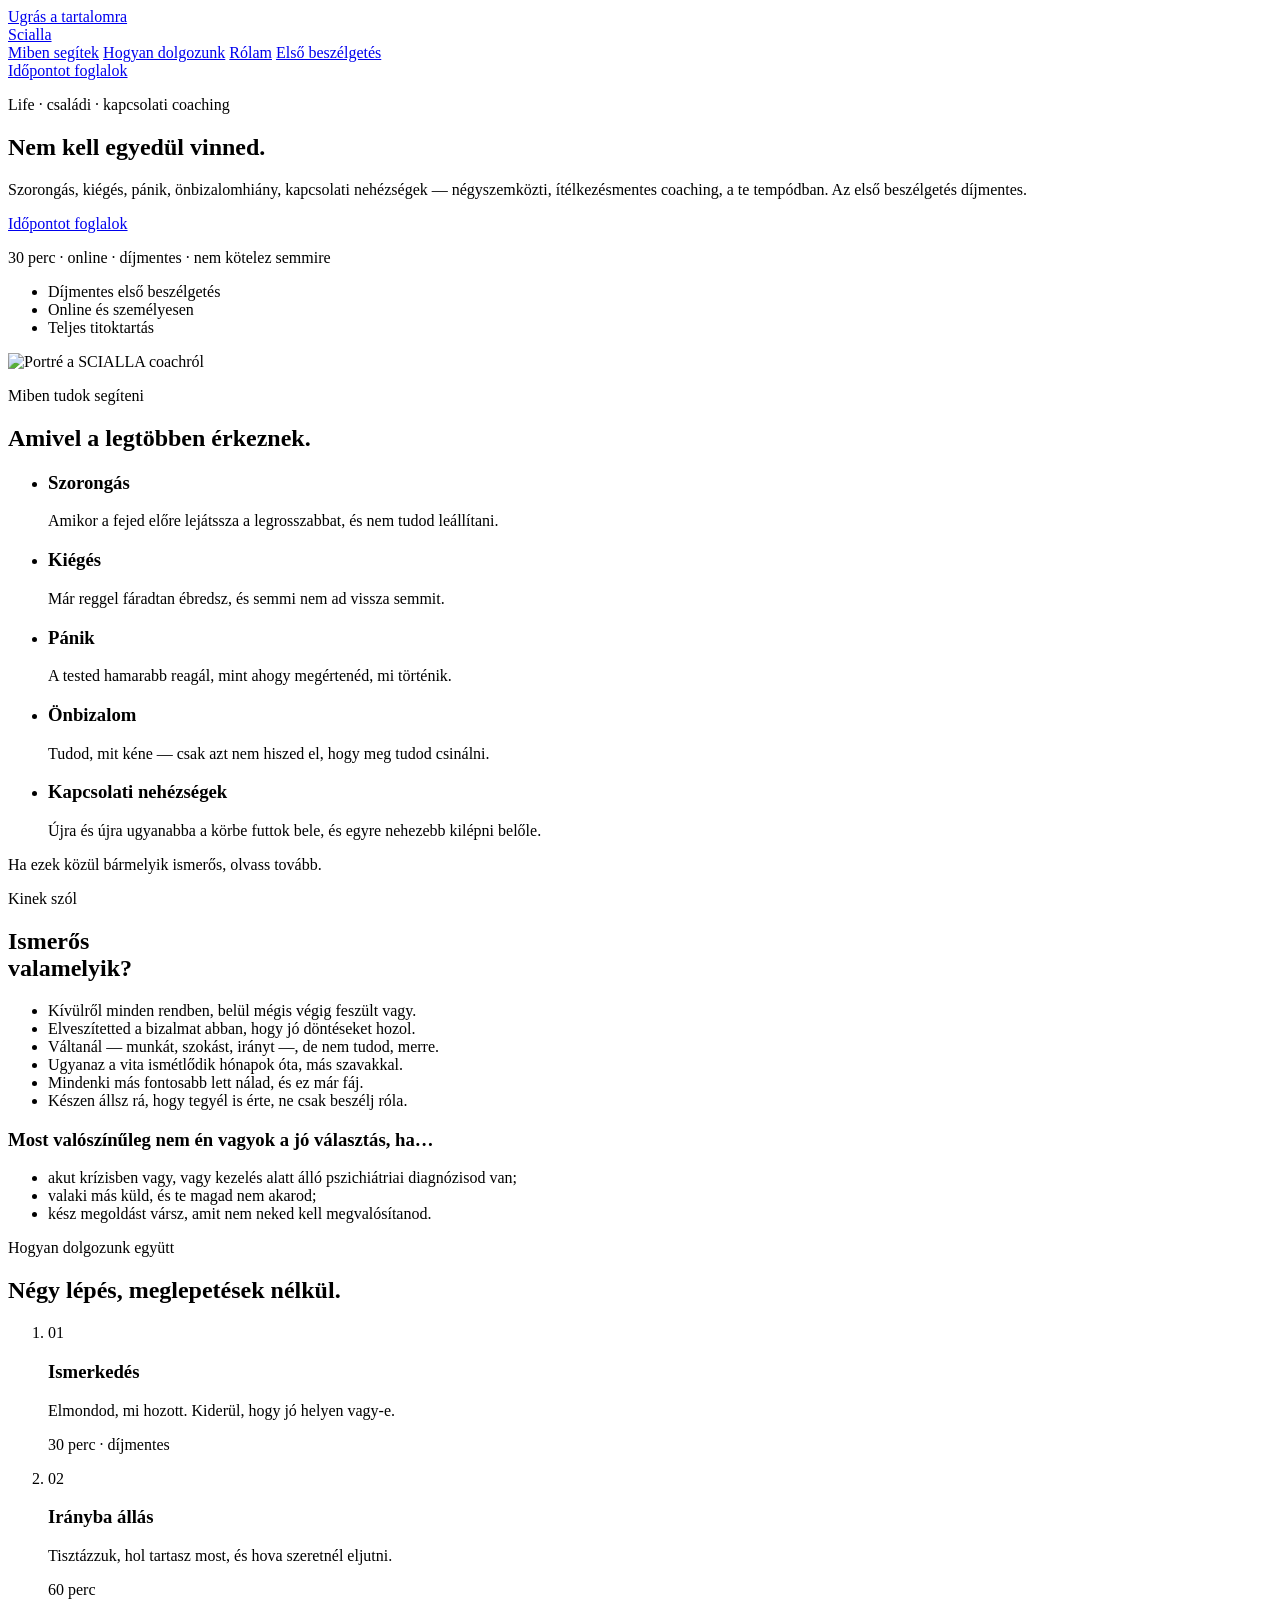
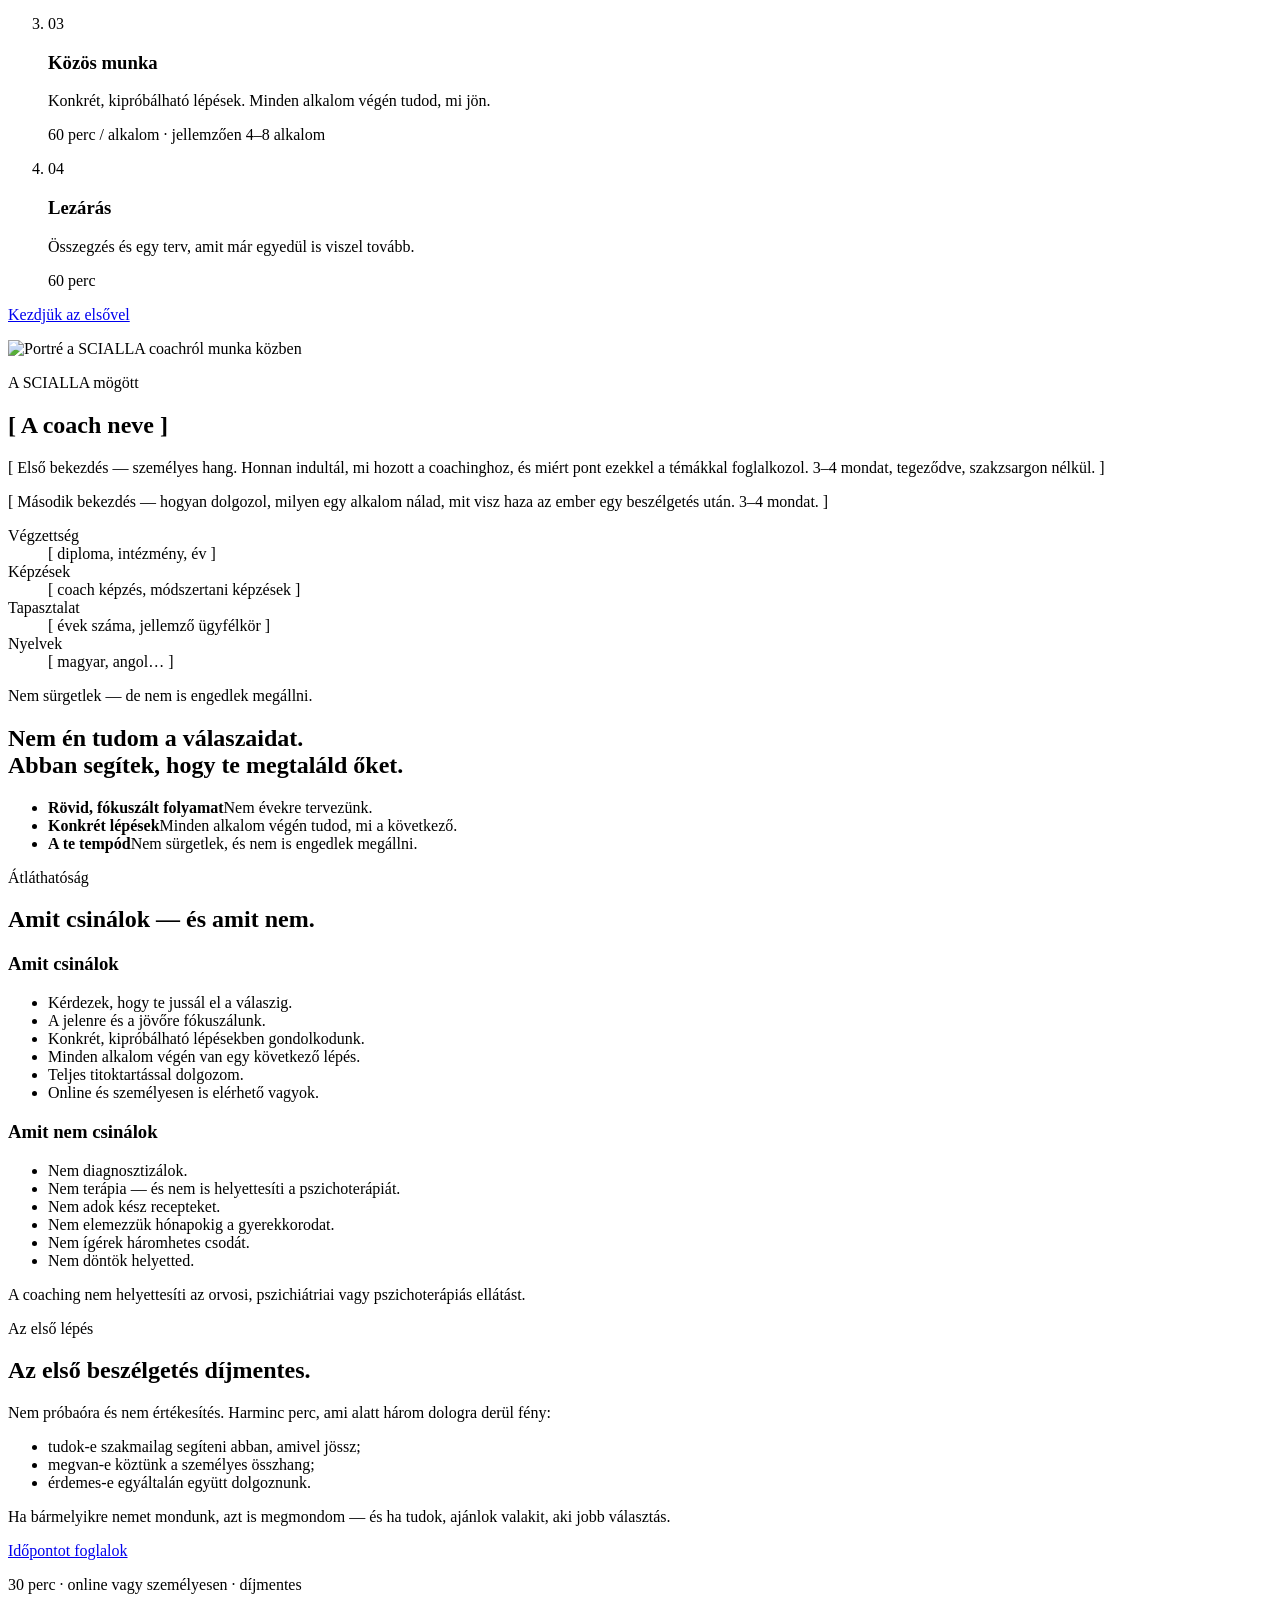
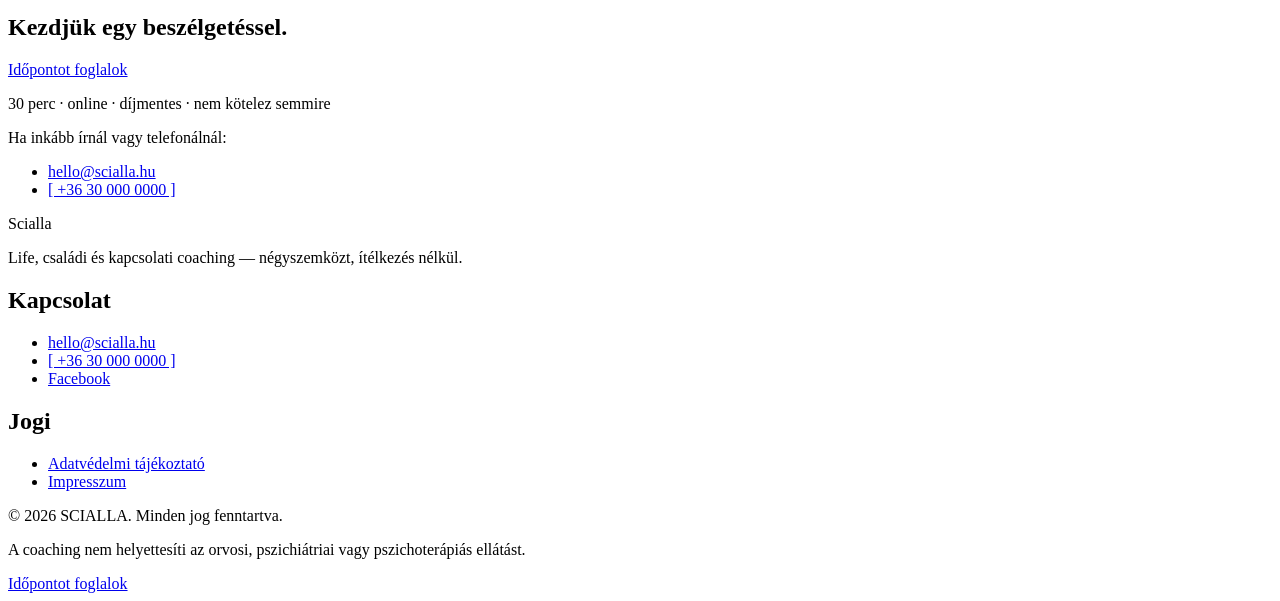
==== index.html @ 7d181db5 "Add files via upload" ====
<!DOCTYPE html>
<html lang="hu">
<head>
<meta charset="utf-8">
<meta name="viewport" content="width=device-width, initial-scale=1">
<title>SCIALLA — Life, családi és kapcsolati coaching</title>
<meta name="description" content="Szorongás, kiégés, pánik, önbizalomhiány, kapcsolati nehézségek — négyszemközti, ítélkezésmentes coaching, a te tempódban. Az első beszélgetés díjmentes.">
<meta name="theme-color" content="#FAF9F7">
<meta name="robots" content="noindex, nofollow"><!-- TERVEZET: élesítéskor törlendő -->

<meta property="og:type" content="website">
<meta property="og:locale" content="hu_HU">
<meta property="og:site_name" content="SCIALLA">
<meta property="og:title" content="SCIALLA — Life, családi és kapcsolati coaching">
<meta property="og:description" content="Négyszemközti, ítélkezésmentes coaching, a te tempódban. Az első beszélgetés díjmentes.">

<link rel="icon" href="assets/img/favicon.svg" type="image/svg+xml">
<link rel="preconnect" href="https://fonts.googleapis.com">
<link rel="preconnect" href="https://fonts.gstatic.com" crossorigin>
<link rel="stylesheet" href="https://fonts.googleapis.com/css2?family=Newsreader:ital,opsz,wght@0,6..72,200..500;1,6..72,200..400&family=Schibsted+Grotesk:wght@400..600&display=swap">
<link rel="stylesheet" href="assets/styles.css">
<script>document.documentElement.className += " js";</script>
</head>

<body>
<a class="skip-link" href="#fo">Ugrás a tartalomra</a>

<!-- ============================================================ HEADER -->
<header class="site-header" id="header">
  <div class="container site-header__inner">
    <a class="logotype" href="#fo" aria-label="SCIALLA — vissza az oldal tetejére">Scialla</a>

    <nav class="site-nav" aria-label="Fő navigáció">
      <a href="#segitseg">Miben segítek</a>
      <a href="#folyamat">Hogyan dolgozunk</a>
      <a href="#rolam">Rólam</a>
      <a href="#beszelgetes">Első beszélgetés</a>
    </nav>

    <a class="btn btn--primary btn--sm site-header__cta" href="#foglalas">Időpontot foglalok</a>
  </div>
</header>

<main id="fo">

  <!-- ========================================================== 01 HERO -->
  <section class="hero bleed" aria-labelledby="hero-cim">
    <div class="hero__inner">

      <div class="hero__text">
        <p class="eyebrow reveal">Life · családi · kapcsolati coaching</p>
        <h1 id="hero-cim" class="hero__title reveal d1">Nem kell egyedül vinned.</h1>
        <p class="lead reveal d2">
          Szorongás, kiégés, pánik, önbizalomhiány, kapcsolati nehézségek — négyszemközti,
          ítélkezésmentes coaching, a te tempódban. Az első beszélgetés díjmentes.
        </p>

        <div class="hero__cta reveal d3">
          <a class="btn btn--primary" href="#foglalas">Időpontot foglalok</a>
          <p class="btn-note">30 perc · online · díjmentes · nem kötelez semmire</p>
        </div>

        <ul class="trust reveal d4">
          <li>Díjmentes első beszélgetés</li>
          <li>Online és személyesen</li>
          <li>Teljes titoktartás</li>
        </ul>
      </div>

      <div class="hero__media reveal d2">
        <!-- CSERE: a placeholder helyére a valódi portré (1600×2000 px, WebP/AVIF) -->
        <img src="assets/img/portre-hero.svg"
             alt="Portré a SCIALLA coachról"
             width="800" height="1000"
             fetchpriority="high" decoding="async">
      </div>

    </div>
  </section>

  <!-- ========================================================== 02 PROBLÉMÁK -->
  <section class="section" id="segitseg" aria-labelledby="segitseg-cim">
    <div class="container">
      <div class="section__head narrow">
        <p class="eyebrow reveal">Miben tudok segíteni</p>
        <h2 id="segitseg-cim" class="reveal">Amivel a legtöbben érkeznek.</h2>
      </div>

      <ul class="topics">
        <li class="topic reveal">
          <h3 class="topic__name">Szorongás</h3>
          <p class="topic__desc">Amikor a fejed előre lejátssza a legrosszabbat, és nem tudod leállítani.</p>
        </li>
        <li class="topic reveal">
          <h3 class="topic__name">Kiégés</h3>
          <p class="topic__desc">Már reggel fáradtan ébredsz, és semmi nem ad vissza semmit.</p>
        </li>
        <li class="topic reveal">
          <h3 class="topic__name">Pánik</h3>
          <p class="topic__desc">A tested hamarabb reagál, mint ahogy megértenéd, mi történik.</p>
        </li>
        <li class="topic reveal">
          <h3 class="topic__name">Önbizalom</h3>
          <p class="topic__desc">Tudod, mit kéne — csak azt nem hiszed el, hogy meg tudod csinálni.</p>
        </li>
        <li class="topic reveal">
          <h3 class="topic__name">Kapcsolati nehézségek</h3>
          <p class="topic__desc">Újra és újra ugyanabba a körbe futtok bele, és egyre nehezebb kilépni belőle.</p>
        </li>
      </ul>

      <p class="section__outro reveal">Ha ezek közül bármelyik ismerős, olvass tovább.</p>
    </div>
  </section>

  <!-- ========================================================== 03 KINEK SZÓL -->
  <section class="section section--nebbia" id="kinek" aria-labelledby="kinek-cim">
    <div class="container audience">
      <div class="audience__head">
        <p class="eyebrow reveal">Kinek szól</p>
        <h2 id="kinek-cim" class="reveal">Ismerős<br>valamelyik?</h2>
      </div>

      <div class="audience__body">
        <ul class="marklist reveal">
          <li>Kívülről minden rendben, belül mégis végig feszült vagy.</li>
          <li>Elveszítetted a bizalmat abban, hogy jó döntéseket hozol.</li>
          <li>Váltanál — munkát, szokást, irányt —, de nem tudod, merre.</li>
          <li>Ugyanaz a vita ismétlődik hónapok óta, más szavakkal.</li>
          <li>Mindenki más fontosabb lett nálad, és ez már fáj.</li>
          <li>Készen állsz rá, hogy tegyél is érte, ne csak beszélj róla.</li>
        </ul>

        <div class="audience__not reveal">
          <h3 class="audience__not-title">Most valószínűleg nem én vagyok a jó választás, ha…</h3>
          <ul class="marklist marklist--muted">
            <li>akut krízisben vagy, vagy kezelés alatt álló pszichiátriai diagnózisod van;</li>
            <li>valaki más küld, és te magad nem akarod;</li>
            <li>kész megoldást vársz, amit nem neked kell megvalósítanod.</li>
          </ul>
        </div>
      </div>
    </div>
  </section>

  <!-- ========================================================== 04 FOLYAMAT -->
  <section class="section" id="folyamat" aria-labelledby="folyamat-cim">
    <div class="container">
      <div class="section__head narrow">
        <p class="eyebrow reveal">Hogyan dolgozunk együtt</p>
        <h2 id="folyamat-cim" class="reveal">Négy lépés, meglepetések nélkül.</h2>
      </div>

      <ol class="process draw">
        <li class="process__step reveal">
          <span class="process__num">01</span>
          <h3 class="process__title">Ismerkedés</h3>
          <p class="process__desc">Elmondod, mi hozott. Kiderül, hogy jó helyen vagy-e.</p>
          <p class="process__meta">30 perc · díjmentes</p>
        </li>
        <li class="process__step reveal d1">
          <span class="process__num">02</span>
          <h3 class="process__title">Irányba állás</h3>
          <p class="process__desc">Tisztázzuk, hol tartasz most, és hova szeretnél eljutni.</p>
          <p class="process__meta">60 perc</p>
        </li>
        <li class="process__step reveal d2">
          <span class="process__num">03</span>
          <h3 class="process__title">Közös munka</h3>
          <p class="process__desc">Konkrét, kipróbálható lépések. Minden alkalom végén tudod, mi jön.</p>
          <p class="process__meta">60 perc / alkalom · jellemzően 4–8 alkalom</p>
        </li>
        <li class="process__step reveal d3">
          <span class="process__num">04</span>
          <h3 class="process__title">Lezárás</h3>
          <p class="process__desc">Összegzés és egy terv, amit már egyedül is viszel tovább.</p>
          <p class="process__meta">60 perc</p>
        </li>
      </ol>

      <p class="section__outro reveal">
        <a class="link-arrow" href="#foglalas">Kezdjük az elsővel</a>
      </p>
    </div>
  </section>

  <!-- ========================================================== 05 BEMUTATKOZÁS -->
  <section class="about bleed" id="rolam" aria-labelledby="rolam-cim">
    <div class="about__inner">

      <div class="about__media reveal">
        <!-- CSERE: a placeholder helyére a valódi portré (1600×2000 px, WebP/AVIF) -->
        <img src="assets/img/portre-rolam.svg"
             alt="Portré a SCIALLA coachról munka közben"
             width="800" height="1000" loading="lazy" decoding="async">
      </div>

      <div class="about__text">
        <p class="eyebrow reveal">A SCIALLA mögött</p>
        <h2 id="rolam-cim" class="about__name reveal"><span class="ph">[ A coach neve ]</span></h2>

        <div class="prose reveal d1">
          <p><span class="ph">[ Első bekezdés — személyes hang. Honnan indultál, mi hozott a coachinghoz,
            és miért pont ezekkel a témákkal foglalkozol. 3–4 mondat, tegeződve, szakzsargon nélkül. ]</span></p>
          <p><span class="ph">[ Második bekezdés — hogyan dolgozol, milyen egy alkalom nálad, mit visz haza
            az ember egy beszélgetés után. 3–4 mondat. ]</span></p>
        </div>

        <dl class="credentials reveal d2">
          <div class="credentials__row">
            <dt>Végzettség</dt>
            <dd><span class="ph">[ diploma, intézmény, év ]</span></dd>
          </div>
          <div class="credentials__row">
            <dt>Képzések</dt>
            <dd><span class="ph">[ coach képzés, módszertani képzések ]</span></dd>
          </div>
          <div class="credentials__row">
            <dt>Tapasztalat</dt>
            <dd><span class="ph">[ évek száma, jellemző ügyfélkör ]</span></dd>
          </div>
          <div class="credentials__row">
            <dt>Nyelvek</dt>
            <dd><span class="ph">[ magyar, angol… ]</span></dd>
          </div>
        </dl>

        <p class="signature reveal d3">Nem sürgetlek — de nem is engedlek megállni.</p>
      </div>

    </div>
  </section>

  <!-- ========================================================== 06 SZEMLÉLET -->
  <section class="statement" aria-labelledby="szemlelet-cim">
    <div class="container statement__inner">
      <span class="statement__rule reveal" aria-hidden="true"></span>
      <h2 id="szemlelet-cim" class="statement__text reveal d1">
        Nem én tudom a válaszaidat.<br>
        Abban segítek, hogy te megtaláld őket.
      </h2>

      <ul class="statement__support reveal d3">
        <li><strong>Rövid, fókuszált folyamat</strong><span>Nem évekre tervezünk.</span></li>
        <li><strong>Konkrét lépések</strong><span>Minden alkalom végén tudod, mi a következő.</span></li>
        <li><strong>A te tempód</strong><span>Nem sürgetlek, és nem is engedlek megállni.</span></li>
      </ul>
    </div>
  </section>

  <!-- ========================================================== 07 MIT / MIT NEM -->
  <section class="section" id="hatarok" aria-labelledby="hatarok-cim">
    <div class="container">
      <div class="section__head narrow">
        <p class="eyebrow reveal">Átláthatóság</p>
        <h2 id="hatarok-cim" class="reveal">Amit csinálok — és amit nem.</h2>
      </div>

      <div class="boundaries">
        <div class="boundaries__col reveal">
          <h3 class="boundaries__title">Amit csinálok</h3>
          <ul class="marklist">
            <li>Kérdezek, hogy te jussál el a válaszig.</li>
            <li>A jelenre és a jövőre fókuszálunk.</li>
            <li>Konkrét, kipróbálható lépésekben gondolkodunk.</li>
            <li>Minden alkalom végén van egy következő lépés.</li>
            <li>Teljes titoktartással dolgozom.</li>
            <li>Online és személyesen is elérhető vagyok.</li>
          </ul>
        </div>

        <div class="boundaries__divider" aria-hidden="true"></div>

        <div class="boundaries__col boundaries__col--muted reveal d1">
          <h3 class="boundaries__title">Amit nem csinálok</h3>
          <ul class="marklist marklist--muted">
            <li>Nem diagnosztizálok.</li>
            <li>Nem terápia — és nem is helyettesíti a pszichoterápiát.</li>
            <li>Nem adok kész recepteket.</li>
            <li>Nem elemezzük hónapokig a gyerekkorodat.</li>
            <li>Nem ígérek háromhetes csodát.</li>
            <li>Nem döntök helyetted.</li>
          </ul>
        </div>
      </div>

      <p class="legal-note reveal">
        A coaching nem helyettesíti az orvosi, pszichiátriai vagy pszichoterápiás ellátást.
      </p>
    </div>
  </section>

  <!-- ========================================================== 08 ELSŐ BESZÉLGETÉS -->
  <section class="section" id="beszelgetes" aria-labelledby="beszelgetes-cim">
    <div class="container">
      <div class="panel reveal">
        <p class="eyebrow">Az első lépés</p>
        <h2 id="beszelgetes-cim" class="panel__title">Az első beszélgetés díjmentes.</h2>

        <p class="panel__text">
          Nem próbaóra és nem értékesítés. Harminc perc, ami alatt három dologra derül fény:
        </p>

        <ul class="marklist panel__list">
          <li>tudok-e szakmailag segíteni abban, amivel jössz;</li>
          <li>megvan-e köztünk a személyes összhang;</li>
          <li>érdemes-e egyáltalán együtt dolgoznunk.</li>
        </ul>

        <p class="panel__text">
          Ha bármelyikre nemet mondunk, azt is megmondom — és ha tudok, ajánlok valakit,
          aki jobb választás.
        </p>

        <div class="panel__cta">
          <a class="btn btn--primary" href="#foglalas">Időpontot foglalok</a>
          <p class="btn-note">30 perc · online vagy személyesen · díjmentes</p>
        </div>
      </div>
    </div>
  </section>

  <!-- ========================================================== 09 FOGLALÁS -->
  <section class="section section--closing" id="foglalas" aria-labelledby="foglalas-cim">
    <div class="container booking">
      <h2 id="foglalas-cim" class="booking__title reveal">Kezdjük egy beszélgetéssel.</h2>

      <div class="booking__cta reveal d1">
        <!--
          CSERE: ide kerül a foglalórendszer linkje, pl.
          href="https://cal.com/scialla/ismerkedes" target="_blank" rel="noopener"
          Amíg nincs foglalórendszer, a mailto: link működik.
        -->
        <a class="btn btn--primary btn--lg"
           href="mailto:hello@scialla.hu?subject=Id%C5%91pontfoglal%C3%A1s%20%E2%80%94%20els%C5%91%20besz%C3%A9lget%C3%A9s">
          Időpontot foglalok
        </a>
        <p class="btn-note">30 perc · online · díjmentes · nem kötelez semmire</p>
      </div>

      <div class="booking__alt reveal d2">
        <p>Ha inkább írnál vagy telefonálnál:</p>
        <ul class="contact-list">
          <li><a href="mailto:hello@scialla.hu">hello@scialla.hu</a></li>
          <li><a href="tel:+3600000000"><span class="ph">[ +36 30 000 0000 ]</span></a></li>
        </ul>
      </div>
    </div>
  </section>

</main>

<!-- ============================================================ FOOTER -->
<footer class="site-footer" id="kapcsolat">
  <div class="container site-footer__inner">

    <div class="site-footer__brand">
      <p class="logotype logotype--light">Scialla</p>
      <p class="site-footer__claim">Life, családi és kapcsolati coaching — négyszemközt, ítélkezés nélkül.</p>
    </div>

    <div class="site-footer__col">
      <h2 class="site-footer__heading">Kapcsolat</h2>
      <ul>
        <li><a href="mailto:hello@scialla.hu">hello@scialla.hu</a></li>
        <li><a href="tel:+3600000000"><span class="ph">[ +36 30 000 0000 ]</span></a></li>
        <li><a href="https://facebook.com/" target="_blank" rel="noopener">Facebook</a></li>
      </ul>
    </div>

    <div class="site-footer__col">
      <h2 class="site-footer__heading">Jogi</h2>
      <ul>
        <li><a href="adatvedelem.html">Adatvédelmi tájékoztató</a></li>
        <li><a href="impresszum.html">Impresszum</a></li>
      </ul>
    </div>

  </div>

  <div class="container site-footer__bottom">
    <p>© <span id="ev">2026</span> SCIALLA. Minden jog fenntartva.</p>
    <p>A coaching nem helyettesíti az orvosi, pszichiátriai vagy pszichoterápiás ellátást.</p>
  </div>
</footer>

<!-- ============================================================ MOBIL STICKY CTA -->
<div class="mobile-cta" id="mobileCta" role="region" aria-label="Időpontfoglalás">
  <a class="btn btn--primary btn--block" href="#foglalas">Időpontot foglalok</a>
</div>

<script src="assets/script.js" defer></script>
</body>
</html>
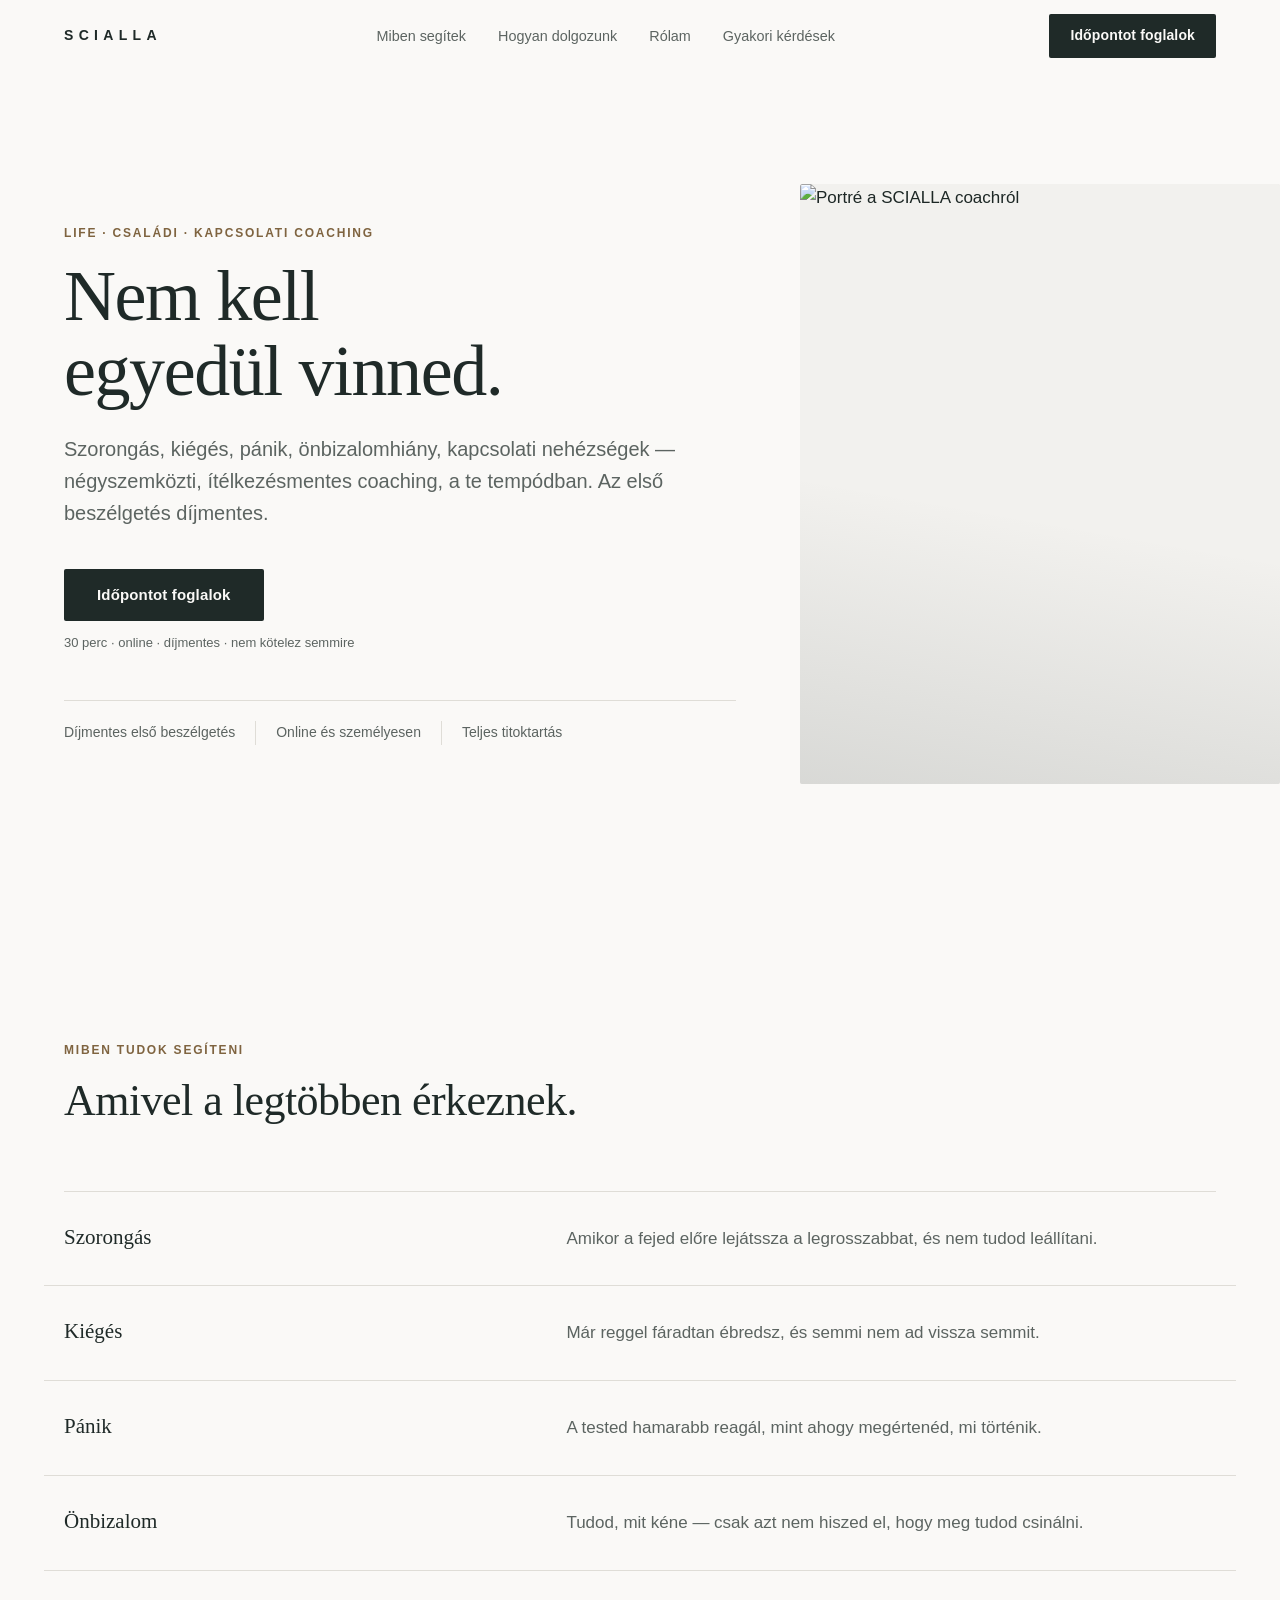
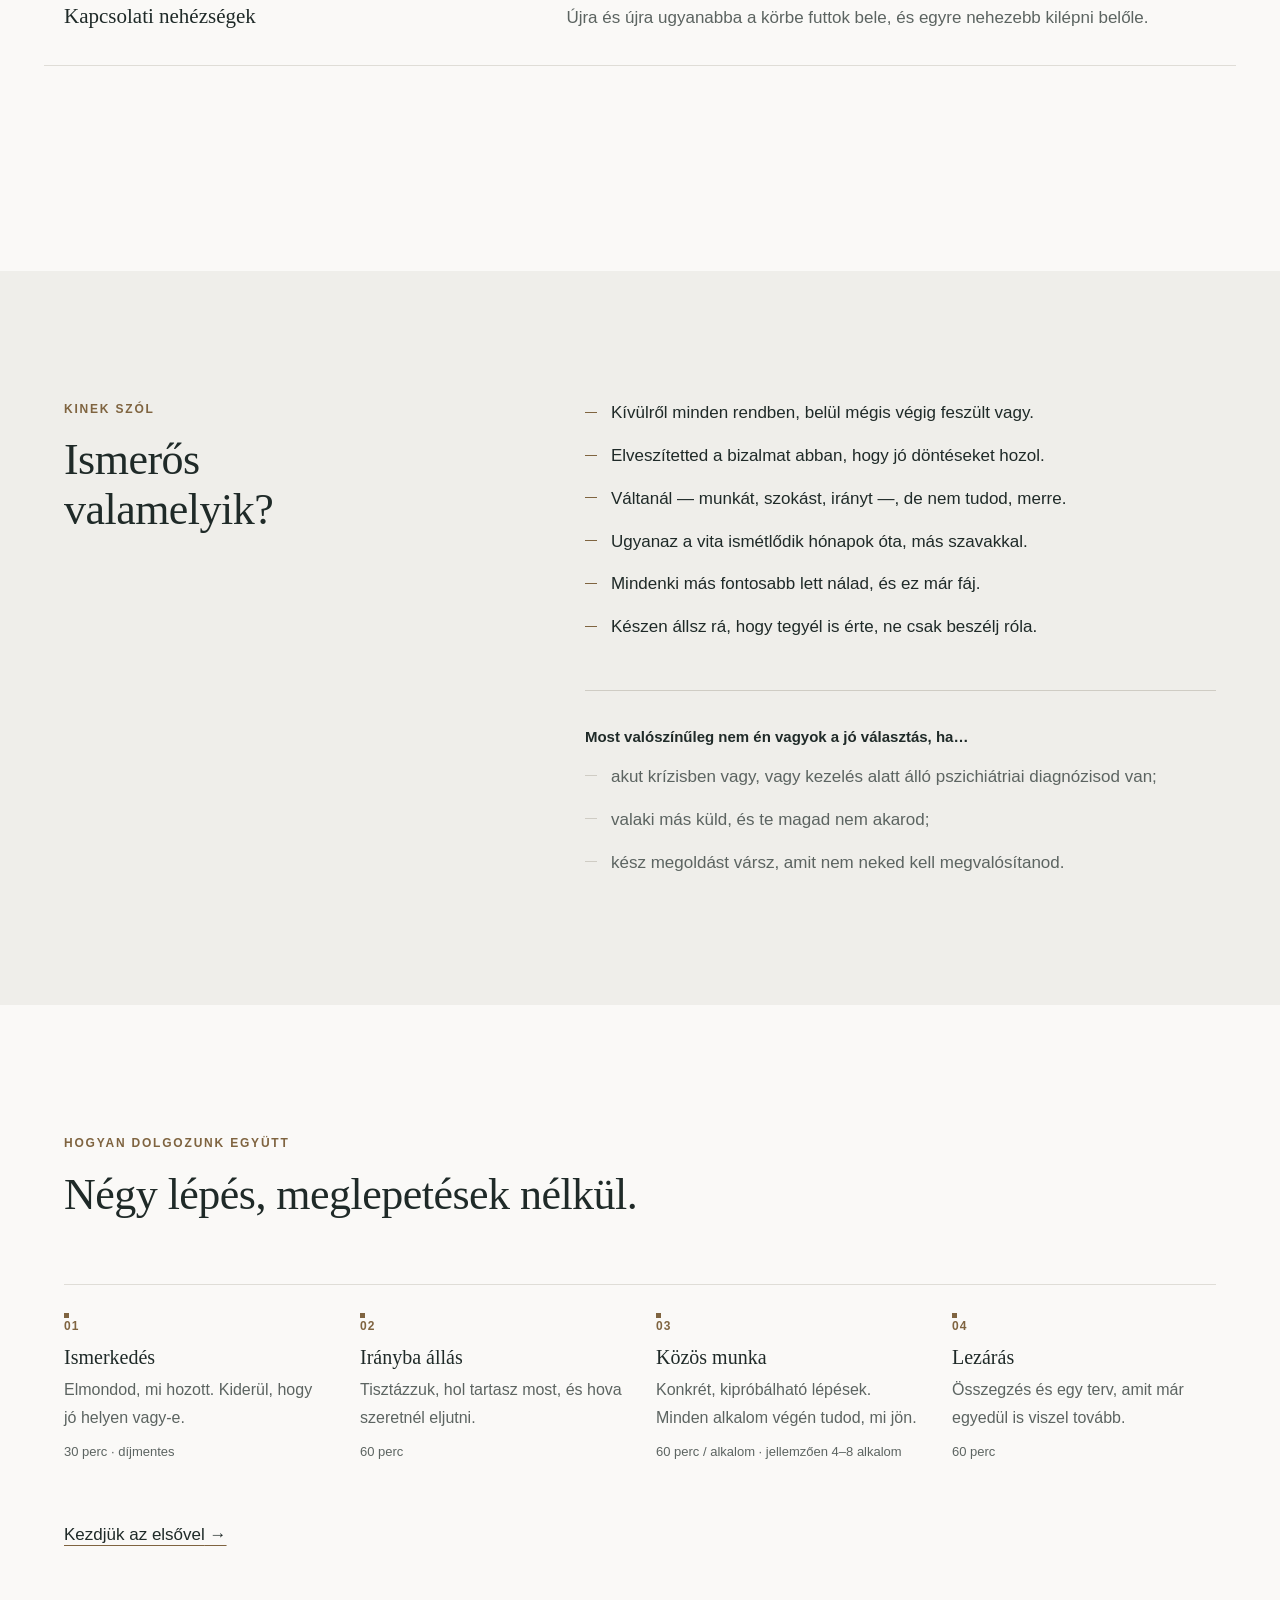
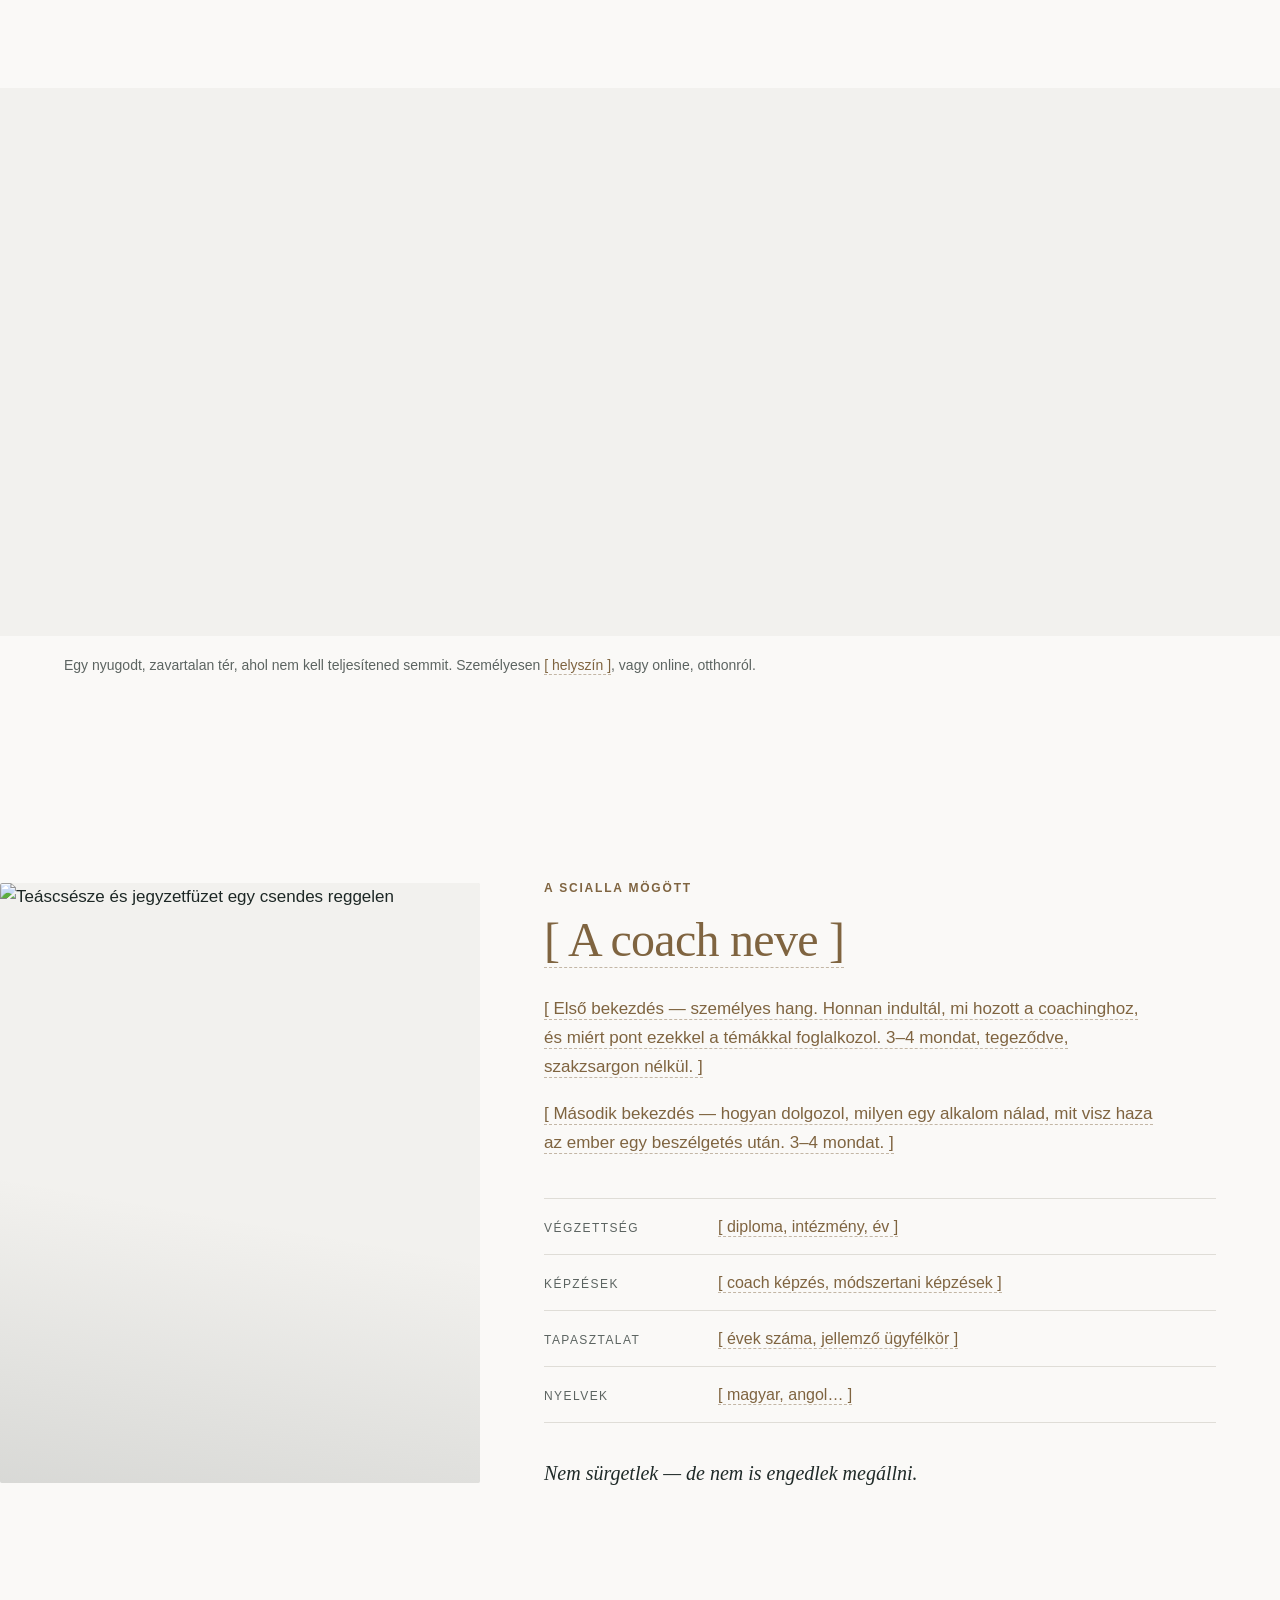
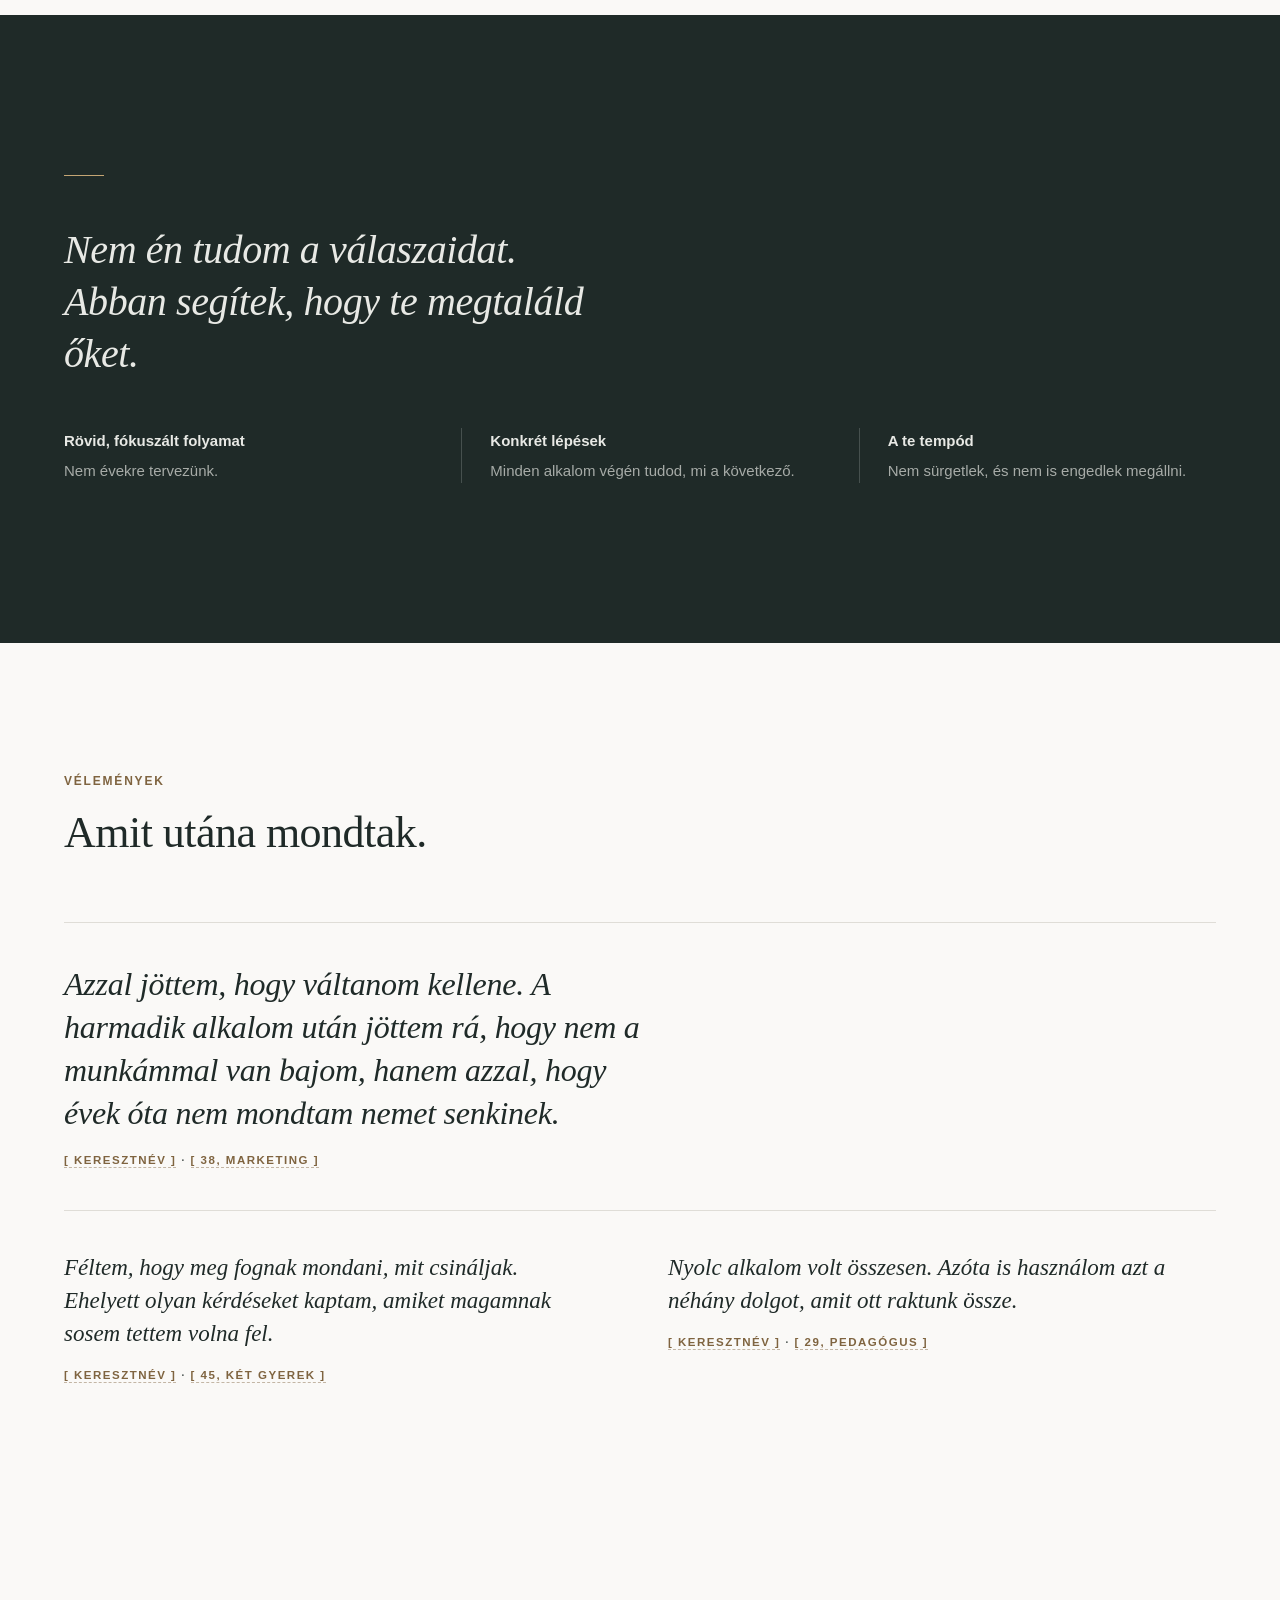
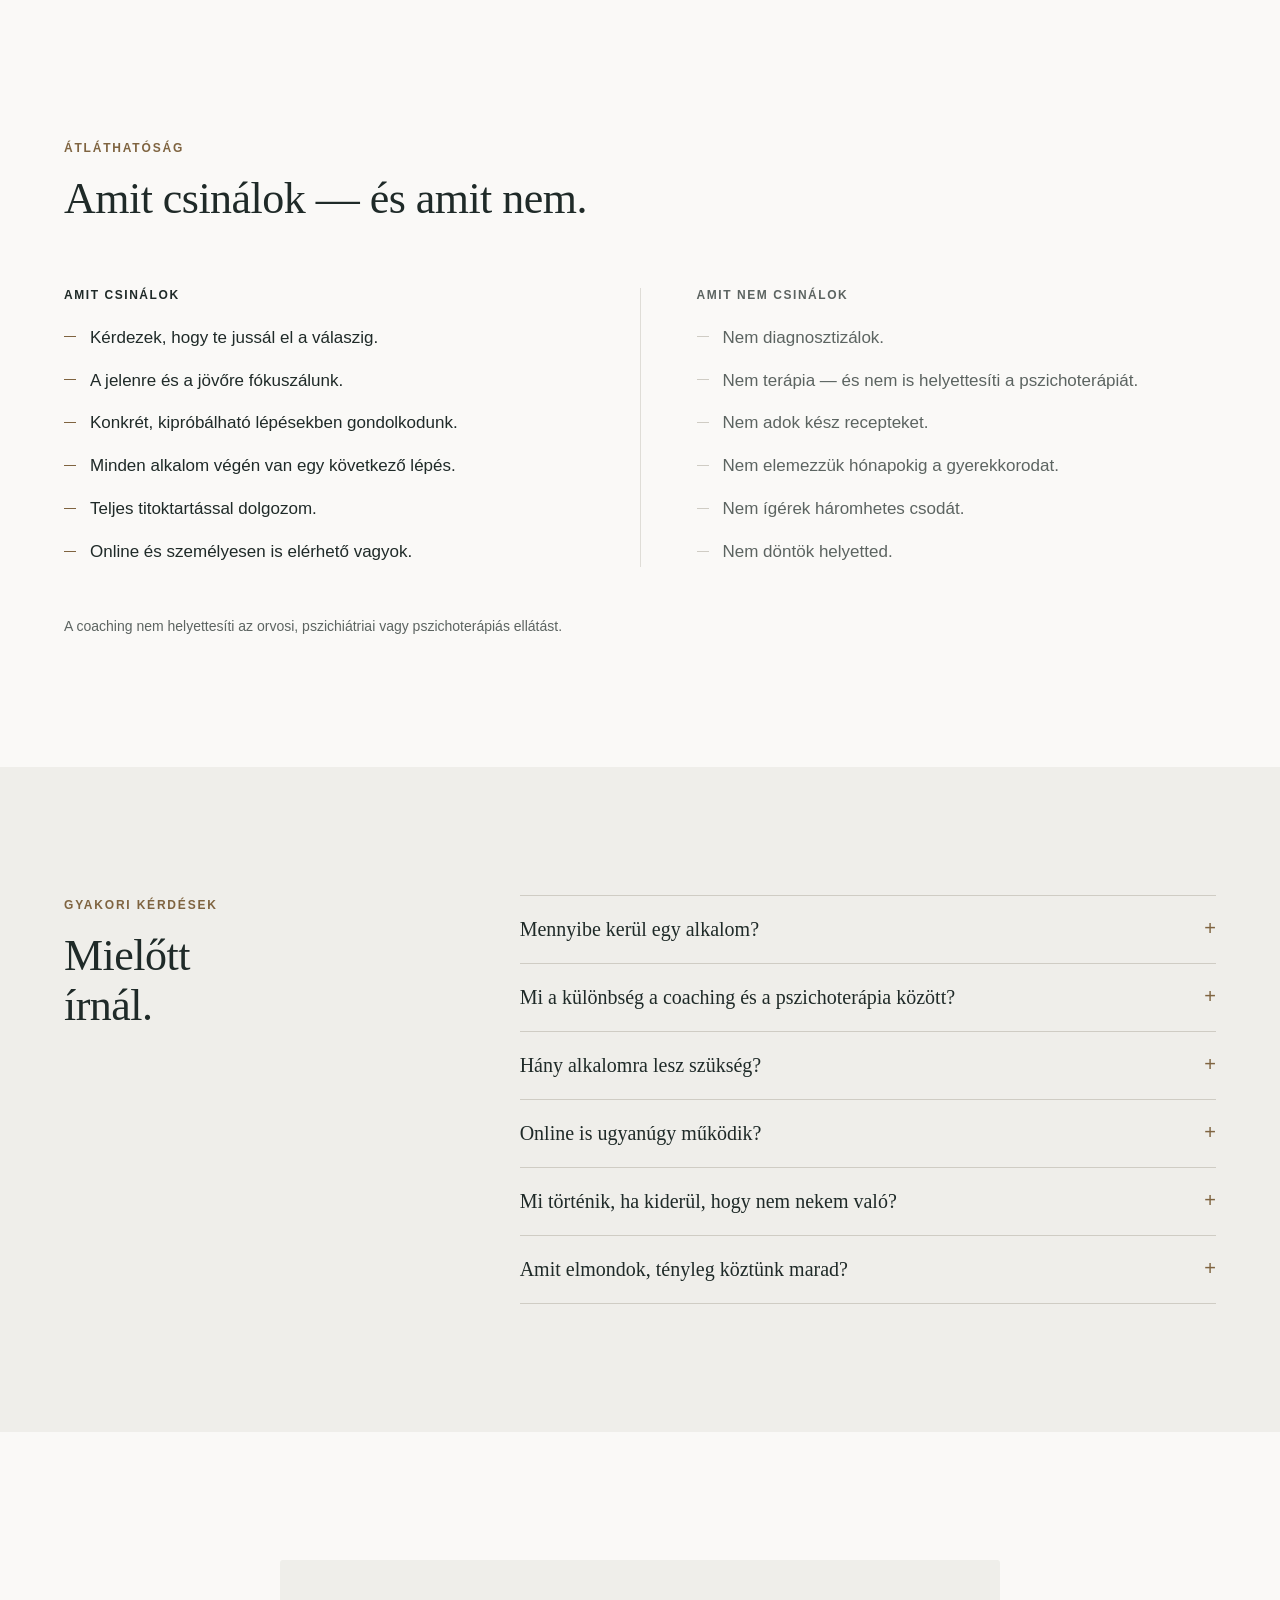
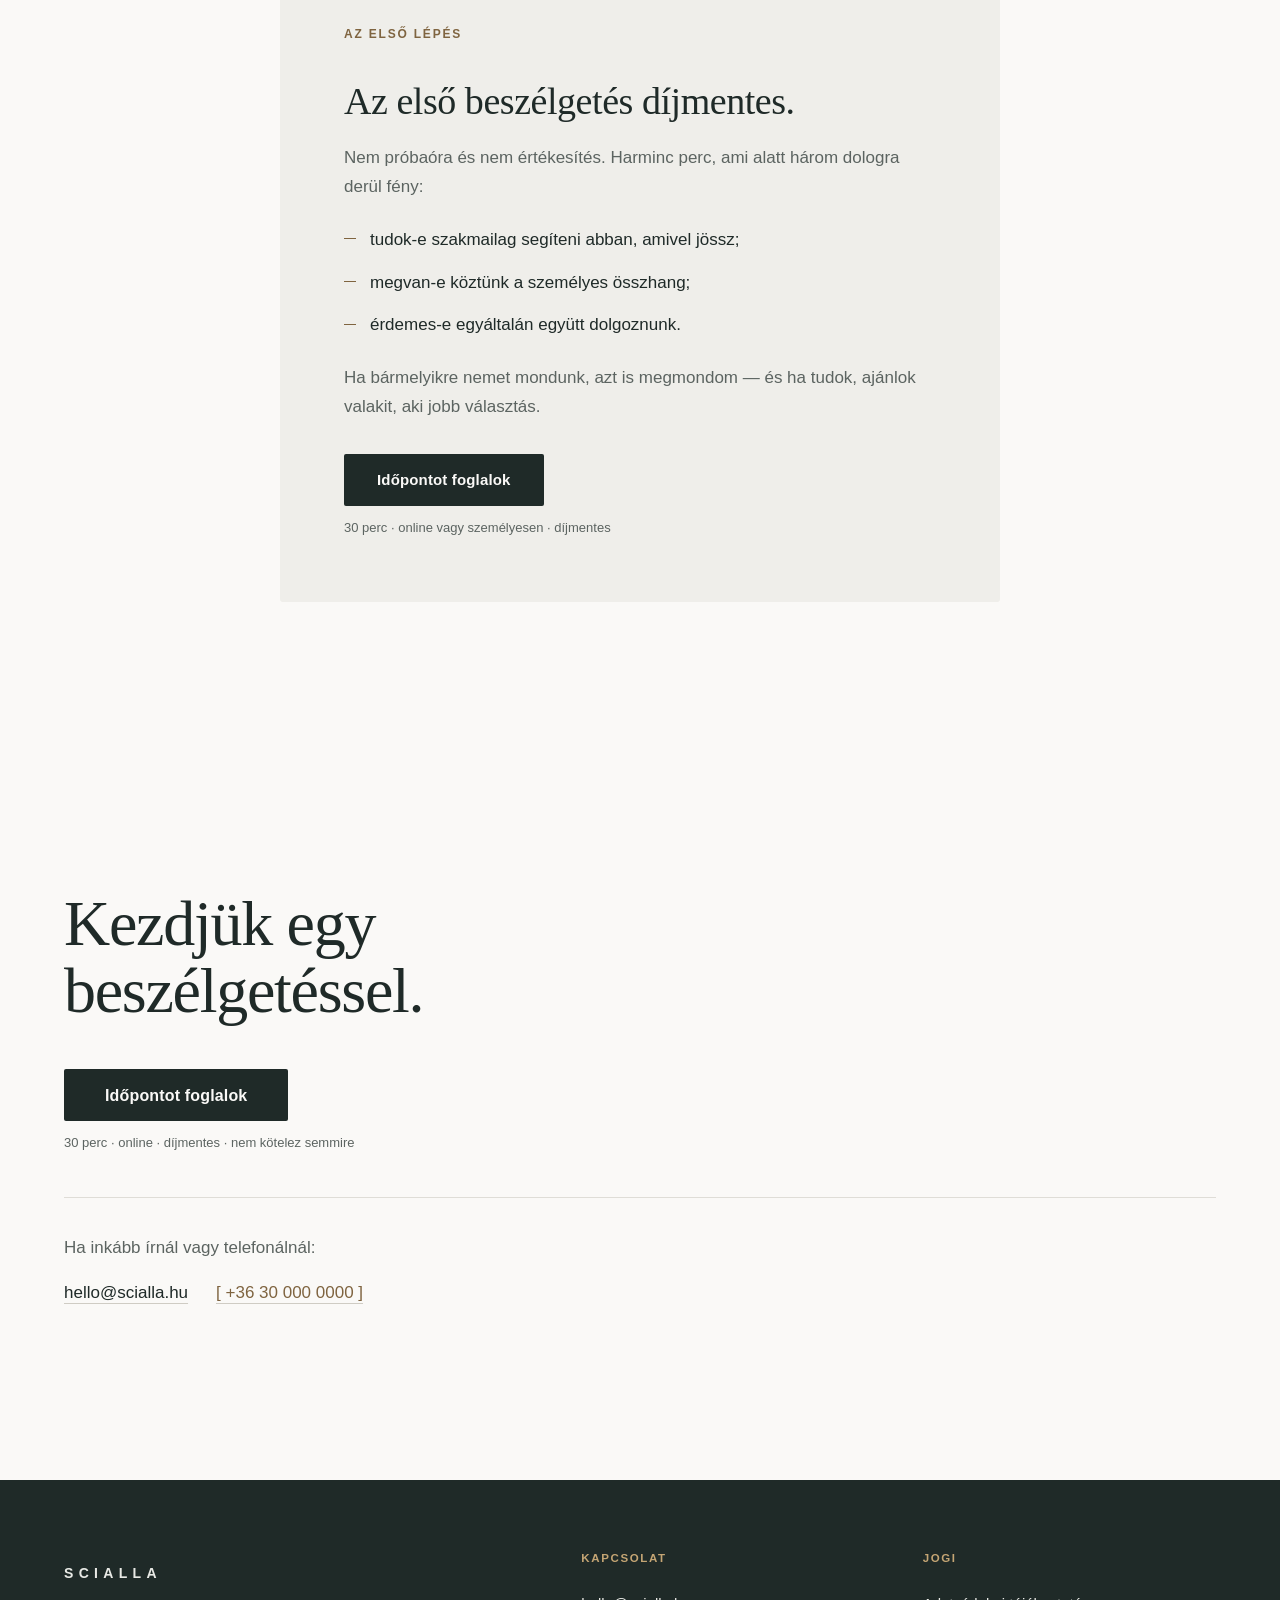
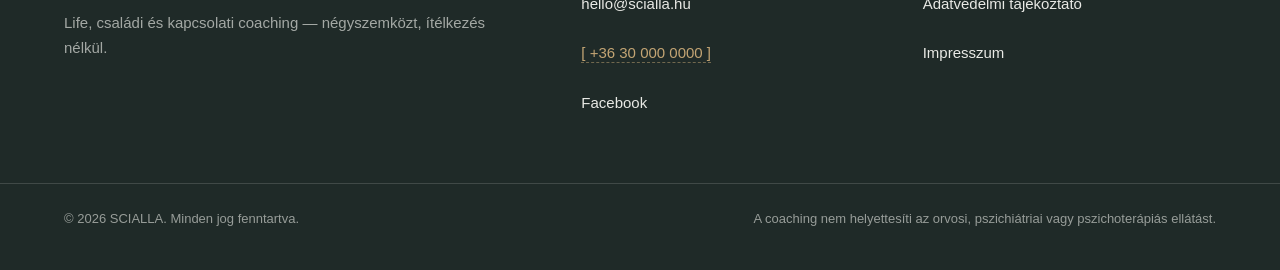
==== commit 87977a07: "Fotók, vélemények és GYIK szekció Az oldal kibővítése stock fotókkal és két új szekcióval, a meglévő" ====
--- a/index.html
+++ b/index.html
@@ -13,12 +13,15 @@
 <meta property="og:site_name" content="SCIALLA">
 <meta property="og:title" content="SCIALLA — Life, családi és kapcsolati coaching">
 <meta property="og:description" content="Négyszemközti, ítélkezésmentes coaching, a te tempódban. Az első beszélgetés díjmentes.">
+<meta property="og:image" content="https://images.unsplash.com/photo-1745434159123-4908d0b9df94?auto=format&amp;fit=crop&amp;crop=faces&amp;w=1200&amp;h=630&amp;q=80">
+<meta name="twitter:card" content="summary_large_image">
 
 <link rel="icon" href="assets/img/favicon.svg" type="image/svg+xml">
 <link rel="preconnect" href="https://fonts.googleapis.com">
 <link rel="preconnect" href="https://fonts.gstatic.com" crossorigin>
+<link rel="preconnect" href="https://images.unsplash.com" crossorigin>
 <link rel="stylesheet" href="https://fonts.googleapis.com/css2?family=Newsreader:ital,opsz,wght@0,6..72,200..500;1,6..72,200..400&family=Schibsted+Grotesk:wght@400..600&display=swap">
-<link rel="stylesheet" href="assets/styles.css">
+<link rel="stylesheet" href="assets/styles.css?v=2">
 <script>document.documentElement.className += " js";</script>
 </head>
 
@@ -34,7 +37,7 @@
       <a href="#segitseg">Miben segítek</a>
       <a href="#folyamat">Hogyan dolgozunk</a>
       <a href="#rolam">Rólam</a>
-      <a href="#beszelgetes">Első beszélgetés</a>
+      <a href="#gyik">Gyakori kérdések</a>
     </nav>
 
     <a class="btn btn--primary btn--sm site-header__cta" href="#foglalas">Időpontot foglalok</a>
@@ -67,13 +70,16 @@
         </ul>
       </div>
 
-      <div class="hero__media reveal d2">
-        <!-- CSERE: a placeholder helyére a valódi portré (1600×2000 px, WebP/AVIF) -->
-        <img src="assets/img/portre-hero.svg"
+      <!-- CSERE: a stock fotó helyére a valódi portré (1600×2000 px, WebP/AVIF) -->
+      <figure class="hero__media photo reveal d2">
+        <img src="https://images.unsplash.com/photo-1745434159123-4908d0b9df94?auto=format&amp;fit=crop&amp;crop=faces&amp;w=900&amp;h=1125&amp;q=80"
+             srcset="https://images.unsplash.com/photo-1745434159123-4908d0b9df94?auto=format&amp;fit=crop&amp;crop=faces&amp;w=700&amp;h=875&amp;q=80 700w,
+                     https://images.unsplash.com/photo-1745434159123-4908d0b9df94?auto=format&amp;fit=crop&amp;crop=faces&amp;w=1100&amp;h=1375&amp;q=80 1100w"
+             sizes="(min-width: 900px) 42vw, 100vw"
              alt="Portré a SCIALLA coachról"
-             width="800" height="1000"
+             width="900" height="1125"
              fetchpriority="high" decoding="async">
-      </div>
+      </figure>
 
     </div>
   </section>
@@ -184,16 +190,36 @@
     </div>
   </section>
 
-  <!-- ========================================================== 05 BEMUTATKOZÁS -->
+  <!-- ========================================================== 05 KÉPSÁV -->
+  <figure class="band reveal">
+    <!-- CSERE: a stock fotó helyére valódi kép a saját teredről -->
+    <picture>
+      <source media="(min-width: 900px)"
+              srcset="https://images.unsplash.com/photo-1679215805585-bd03a616d807?auto=format&amp;fit=crop&amp;w=2000&amp;h=857&amp;q=80">
+      <img class="band__img"
+           src="https://images.unsplash.com/photo-1679215805585-bd03a616d807?auto=format&amp;fit=crop&amp;w=1000&amp;h=667&amp;q=80"
+           alt="Két ember beszélget egy világos, nyugodt nappaliban"
+           width="1000" height="667" loading="lazy" decoding="async">
+    </picture>
+    <figcaption class="band__caption container">
+      Egy nyugodt, zavartalan tér, ahol nem kell teljesítened semmit.
+      Személyesen <span class="ph">[ helyszín ]</span>, vagy online, otthonról.
+    </figcaption>
+  </figure>
+
+  <!-- ========================================================== 06 BEMUTATKOZÁS -->
   <section class="about bleed" id="rolam" aria-labelledby="rolam-cim">
     <div class="about__inner">
 
-      <div class="about__media reveal">
-        <!-- CSERE: a placeholder helyére a valódi portré (1600×2000 px, WebP/AVIF) -->
-        <img src="assets/img/portre-rolam.svg"
-             alt="Portré a SCIALLA coachról munka közben"
-             width="800" height="1000" loading="lazy" decoding="async">
-      </div>
+      <!-- CSERE: a stock fotó helyére a valódi második portré -->
+      <figure class="about__media photo reveal">
+        <img src="https://images.unsplash.com/photo-1728931710079-5fff6ae56b89?auto=format&amp;fit=crop&amp;w=900&amp;h=1125&amp;q=80"
+             srcset="https://images.unsplash.com/photo-1728931710079-5fff6ae56b89?auto=format&amp;fit=crop&amp;w=700&amp;h=875&amp;q=80 700w,
+                     https://images.unsplash.com/photo-1728931710079-5fff6ae56b89?auto=format&amp;fit=crop&amp;w=1100&amp;h=1375&amp;q=80 1100w"
+             sizes="(min-width: 900px) 38vw, 100vw"
+             alt="Teáscsésze és jegyzetfüzet egy csendes reggelen"
+             width="900" height="1125" loading="lazy" decoding="async">
+      </figure>
 
       <div class="about__text">
         <p class="eyebrow reveal">A SCIALLA mögött</p>
@@ -231,7 +257,7 @@
     </div>
   </section>
 
-  <!-- ========================================================== 06 SZEMLÉLET -->
+  <!-- ========================================================== 07 SZEMLÉLET -->
   <section class="statement" aria-labelledby="szemlelet-cim">
     <div class="container statement__inner">
       <span class="statement__rule reveal" aria-hidden="true"></span>
@@ -248,7 +274,47 @@
     </div>
   </section>
 
-  <!-- ========================================================== 07 MIT / MIT NEM -->
+  <!-- ========================================================== 08 VÉLEMÉNYEK -->
+  <section class="section" id="velemenyek" aria-labelledby="velemenyek-cim">
+    <div class="container">
+      <div class="section__head narrow">
+        <p class="eyebrow reveal">Vélemények</p>
+        <h2 id="velemenyek-cim" class="reveal">Amit utána mondtak.</h2>
+      </div>
+
+      <ul class="quotes">
+        <li class="quote quote--lead reveal">
+          <blockquote>
+            Azzal jöttem, hogy váltanom kellene. A harmadik alkalom után jöttem rá,
+            hogy nem a munkámmal van bajom, hanem azzal, hogy évek óta nem mondtam nemet senkinek.
+          </blockquote>
+          <p class="quote__by"><span class="ph">[ Keresztnév ]</span> · <span class="ph">[ 38, marketing ]</span></p>
+        </li>
+        <li class="quote reveal d1">
+          <blockquote>
+            Féltem, hogy meg fognak mondani, mit csináljak. Ehelyett olyan kérdéseket
+            kaptam, amiket magamnak sosem tettem volna fel.
+          </blockquote>
+          <p class="quote__by"><span class="ph">[ Keresztnév ]</span> · <span class="ph">[ 45, két gyerek ]</span></p>
+        </li>
+        <li class="quote reveal d2">
+          <blockquote>
+            Nyolc alkalom volt összesen. Azóta is használom azt a néhány dolgot,
+            amit ott raktunk össze.
+          </blockquote>
+          <p class="quote__by"><span class="ph">[ Keresztnév ]</span> · <span class="ph">[ 29, pedagógus ]</span></p>
+        </li>
+      </ul>
+
+      <p class="legal-note reveal">
+        <strong>Tervezet:</strong> a fenti szövegek minták, a szerkezet és a hosszúság bemutatására.
+        Élesítés előtt valódi, írásban elkért ügyfélvéleményekre cserélendők — kitalált
+        véleményt közzétenni jogszabályba ütközik.
+      </p>
+    </div>
+  </section>
+
+  <!-- ========================================================== 09 MIT / MIT NEM -->
   <section class="section" id="hatarok" aria-labelledby="hatarok-cim">
     <div class="container">
       <div class="section__head narrow">
@@ -290,7 +356,75 @@
     </div>
   </section>
 
-  <!-- ========================================================== 08 ELSŐ BESZÉLGETÉS -->
+  <!-- ========================================================== 10 GYIK -->
+  <section class="section section--nebbia" id="gyik" aria-labelledby="gyik-cim">
+    <div class="container faq">
+      <div class="faq__head">
+        <p class="eyebrow reveal">Gyakori kérdések</p>
+        <h2 id="gyik-cim" class="reveal">Mielőtt<br>írnál.</h2>
+      </div>
+
+      <div class="faq__list reveal">
+        <details class="faq__item">
+          <summary>Mennyibe kerül egy alkalom?</summary>
+          <div class="faq__a">
+            <p>Egy 60 perces alkalom díja <span class="ph">[ összeg ]</span> Ft. Az első,
+              30 perces ismerkedő beszélgetés díjmentes, és nem kötelez semmire.
+              Több alkalomra előre nem kell fizetned.</p>
+          </div>
+        </details>
+
+        <details class="faq__item">
+          <summary>Mi a különbség a coaching és a pszichoterápia között?</summary>
+          <div class="faq__a">
+            <p>A terápia jellemzően a múltból hozott sérülésekkel dolgozik, és gyógyító
+              szándékú egészségügyi ellátás. A coaching a jelenből indul, és arra keres
+              utat, hogyan juss el oda, ahova szeretnél. Nem diagnosztizálok és nem kezelek.
+              Ha az derül ki, hogy terápiára van szükséged, ezt az első beszélgetésen
+              megmondom, és ha tudok, ajánlok valakit.</p>
+          </div>
+        </details>
+
+        <details class="faq__item">
+          <summary>Hány alkalomra lesz szükség?</summary>
+          <div class="faq__a">
+            <p>Jellemzően 4–8 alkalom, két hetente. Ez nem kötelező csomag: minden alkalom
+              után te döntöd el, folytatjuk-e. Van, akinek három beszélgetés is elég ahhoz,
+              hogy kimozduljon a holtpontról.</p>
+          </div>
+        </details>
+
+        <details class="faq__item">
+          <summary>Online is ugyanúgy működik?</summary>
+          <div class="faq__a">
+            <p>Igen. Az ügyfeleim jelentős része végig online dolgozik velem, és a tapasztalat
+              az, hogy a saját, ismerős környezetben sokan hamarabb megnyílnak. Videóhívásban
+              beszélünk, nincs szükség semmilyen külön alkalmazásra.</p>
+          </div>
+        </details>
+
+        <details class="faq__item">
+          <summary>Mi történik, ha kiderül, hogy nem nekem való?</summary>
+          <div class="faq__a">
+            <p>Pontosan ezért díjmentes az első beszélgetés. Ha úgy látom, hogy nem tudok
+              segíteni, vagy nincs meg köztünk a személyes összhang, megmondom. Ez nem kudarc —
+              ez a felelős válasz.</p>
+          </div>
+        </details>
+
+        <details class="faq__item">
+          <summary>Amit elmondok, tényleg köztünk marad?</summary>
+          <div class="faq__a">
+            <p>Igen. Az elhangzottakat harmadik félnek nem adom át, kivéve, ha erre jogszabály
+              kötelez. Jegyzeteket csak a saját munkámhoz készítek, és ezeket nem osztom meg
+              senkivel.</p>
+          </div>
+        </details>
+      </div>
+    </div>
+  </section>
+
+  <!-- ========================================================== 11 ELSŐ BESZÉLGETÉS -->
   <section class="section" id="beszelgetes" aria-labelledby="beszelgetes-cim">
     <div class="container">
       <div class="panel reveal">
@@ -320,7 +454,7 @@
     </div>
   </section>
 
-  <!-- ========================================================== 09 FOGLALÁS -->
+  <!-- ========================================================== 12 FOGLALÁS -->
   <section class="section section--closing" id="foglalas" aria-labelledby="foglalas-cim">
     <div class="container booking">
       <h2 id="foglalas-cim" class="booking__title reveal">Kezdjük egy beszélgetéssel.</h2>
@@ -389,6 +523,6 @@
   <a class="btn btn--primary btn--block" href="#foglalas">Időpontot foglalok</a>
 </div>
 
-<script src="assets/script.js" defer></script>
+<script src="assets/script.js?v=2" defer></script>
 </body>
 </html>
--- a/assets/styles.css
+++ b/assets/styles.css
@@ -0,0 +1,590 @@
+/* ==========================================================================
+   SCIALLA — landing page
+   Design direction: „Halk jelenlét”
+   Egy szín · kártya helyett vonal · egyetlen sötét sáv
+   ========================================================================== */
+
+/* --- 1. Tokens ----------------------------------------------------------- */
+:root{
+  /* paletta */
+  --carta:#FAF9F7;
+  --nebbia:#EFEEEA;
+  --ink:#1F2A28;
+  --ink-hover:#2C3A37;
+  --pietra:#5C6461;
+  --filo:#DFDDD7;
+  --filo-strong:#CFCCC4;
+  --ottone:#7F6440;
+  --ottone-chiaro:#C4A574;
+  --carta-ink:#E8E9E5;
+
+  /* betűk */
+  --serif:"Newsreader",Georgia,"Times New Roman",serif;
+  --sans:"Schibsted Grotesk","Helvetica Neue",Arial,sans-serif;
+
+  /* rács */
+  --content:1200px;
+  --gutter:clamp(20px,5vw,64px);
+  --header-h:64px;
+
+  --ease:cubic-bezier(.22,.61,.36,1);
+  color-scheme:light;
+}
+
+/* --- 2. Reset ------------------------------------------------------------ */
+*,*::before,*::after{box-sizing:border-box}
+/* overflow-x:clip a html-en (nem hidden a body-n): így nem jön létre új
+   scroll-konténer, tehát a position:sticky elemek Safariban is működnek. */
+html{scroll-behavior:smooth;-webkit-text-size-adjust:100%;overflow-x:clip}
+body{
+  margin:0;
+  background:var(--carta);
+  color:var(--ink);
+  font-family:var(--sans);
+  font-size:1.0625rem;
+  line-height:1.7;
+  -webkit-font-smoothing:antialiased;
+  -moz-osx-font-smoothing:grayscale;
+}
+img{max-width:100%;display:block}
+figure{margin:0}
+h1,h2,h3{margin:0;font-family:var(--serif);font-weight:300;text-wrap:balance}
+p,ul,ol,dl,dd{margin:0}
+a{color:inherit}
+:focus-visible{outline:2px solid var(--ottone);outline-offset:3px;border-radius:2px}
+section[id]{scroll-margin-top:calc(var(--header-h) + 24px)}
+
+.skip-link{
+  position:absolute;left:-9999px;top:0;z-index:100;
+  background:var(--ink);color:var(--carta);
+  padding:12px 20px;font-size:.9rem;text-decoration:none;
+}
+.skip-link:focus{left:0}
+
+/* --- 3. Layout ----------------------------------------------------------- */
+.container{
+  width:100%;
+  max-width:calc(var(--content) + var(--gutter) * 2);
+  margin-inline:auto;
+  padding-inline:var(--gutter);
+}
+.bleed{
+  display:grid;
+  grid-template-columns:
+    [full-start] minmax(var(--gutter),1fr)
+    [content-start] minmax(0,var(--content)) [content-end]
+    minmax(var(--gutter),1fr) [full-end];
+}
+.bleed > *{grid-column:content}
+.section{padding-block:clamp(80px,12vw,128px)}
+.section--nebbia{background:var(--nebbia)}
+.section--closing{padding-block:clamp(96px,15vw,160px)}
+.narrow{max-width:680px}
+
+/* --- 4. Tipográfia ------------------------------------------------------- */
+.eyebrow{
+  font-size:.75rem;font-weight:600;letter-spacing:.15em;text-transform:uppercase;
+  color:var(--ottone);margin-bottom:16px;
+}
+h2{font-size:clamp(1.75rem,4.4vw,2.75rem);line-height:1.14;letter-spacing:-.012em}
+h3{font-size:1.25rem;line-height:1.3;font-weight:400}
+.lead{
+  font-size:clamp(1.0625rem,1.6vw,1.25rem);line-height:1.6;
+  color:var(--pietra);max-width:34em;
+}
+.prose{display:grid;gap:18px;color:var(--pietra);max-width:36em}
+.section__head{margin-bottom:clamp(40px,6vw,64px)}
+.section__outro{margin-top:clamp(32px,5vw,48px);color:var(--pietra)}
+.legal-note{
+  margin-top:clamp(32px,5vw,48px);
+  font-size:.875rem;color:var(--pietra);max-width:46em;
+}
+.legal-note strong{color:var(--ink);font-weight:600}
+
+/* Fotó-egységesítés: a stock és a saját képek is egy tónusba kerülnek. */
+.photo{position:relative;background:var(--nebbia);border-radius:2px;overflow:hidden}
+.photo::after{
+  content:"";position:absolute;inset:0;pointer-events:none;
+  background:linear-gradient(190deg,rgba(31,42,40,0) 55%,rgba(31,42,40,.12));
+}
+.photo img{filter:saturate(.92) contrast(1.03)}
+.ph{
+  color:var(--ottone);
+  border-bottom:1px dashed rgba(127,100,64,.45);
+  padding-bottom:1px;
+}
+.link-arrow{
+  display:inline-block;padding-block:10px;
+  color:var(--ink);font-weight:500;
+  text-decoration:underline;text-decoration-color:var(--ottone);
+  text-underline-offset:5px;text-decoration-thickness:1px;
+  transition:color .18s var(--ease);
+}
+.link-arrow::after{content:" \2192"}
+.link-arrow:hover{color:var(--ottone)}
+
+/* --- 5. Gombok ----------------------------------------------------------- */
+.btn{
+  display:inline-flex;align-items:center;justify-content:center;
+  min-height:56px;padding:0 32px;border-radius:2px;
+  font-family:var(--sans);font-size:.9375rem;font-weight:600;letter-spacing:.01em;
+  text-decoration:none;border:1px solid transparent;cursor:pointer;
+  white-space:nowrap;
+  transition:background-color .18s var(--ease),transform .18s var(--ease);
+}
+.btn--primary{background:var(--ink);color:var(--carta)}
+.btn--primary:hover{background:var(--ink-hover);transform:translateY(-1px)}
+.btn--primary:active{transform:translateY(0)}
+.btn--sm{min-height:44px;padding:0 20px;font-size:.875rem}
+.btn--lg{min-height:60px;padding:0 40px;font-size:1rem}
+.btn--block{display:flex;width:100%}
+.btn-note{margin-top:12px;font-size:.8125rem;line-height:1.5;color:var(--pietra)}
+
+/* --- 6. Header ----------------------------------------------------------- */
+.site-header{
+  position:sticky;top:0;z-index:50;
+  background:var(--carta);
+  transition:box-shadow .2s var(--ease);
+}
+.site-header.is-scrolled{box-shadow:inset 0 -1px 0 var(--filo)}
+.site-header__inner{
+  display:flex;align-items:center;justify-content:space-between;gap:20px;
+  min-height:var(--header-h);
+}
+.logotype{
+  display:inline-flex;align-items:center;min-height:44px;
+  font-family:var(--sans);font-size:.8125rem;font-weight:600;
+  letter-spacing:.26em;text-transform:uppercase;text-decoration:none;
+  color:var(--ink);white-space:nowrap;
+}
+.site-header__cta{flex:0 0 auto;padding:0 16px;font-size:.8125rem}
+.logotype--light{color:var(--carta-ink)}
+.site-nav{display:none}
+.site-nav a{
+  position:relative;
+  display:inline-flex;align-items:center;min-height:44px;
+  font-size:.9rem;color:var(--pietra);text-decoration:none;
+  transition:color .18s var(--ease);
+}
+.site-nav a::after{
+  content:"";position:absolute;left:0;right:0;bottom:9px;height:1px;
+  background:var(--ottone);
+  transform:scaleX(0);transform-origin:left;
+  transition:transform .22s var(--ease);
+}
+.site-nav a:hover,.site-nav a.is-current{color:var(--ink)}
+.site-nav a:hover::after,.site-nav a.is-current::after{transform:scaleX(1)}
+
+/* --- 7. Hero ------------------------------------------------------------- */
+.hero{padding-block:clamp(48px,9vw,112px) clamp(64px,10vw,128px)}
+.hero__inner{grid-column:content;display:grid;gap:clamp(40px,7vw,64px);align-items:center}
+.hero__title{
+  font-size:clamp(2.375rem,8.5vw,4.5rem);line-height:1.04;letter-spacing:-.02em;
+  margin-bottom:24px;max-width:14ch;
+}
+.hero__cta{margin-top:clamp(32px,5vw,40px)}
+.hero__media img{
+  width:100%;height:auto;aspect-ratio:4/5;object-fit:cover;
+  border-radius:2px;background:var(--nebbia);
+}
+.trust{
+  list-style:none;padding:20px 0 0;margin-top:clamp(32px,5vw,48px);
+  border-top:1px solid var(--filo);
+  display:grid;gap:8px;font-size:.875rem;color:var(--pietra);
+}
+
+/* --- 8. Problémák (sorindex) --------------------------------------------- */
+.topics{list-style:none;padding:0;border-top:1px solid var(--filo)}
+.topic{
+  position:relative;
+  padding:24px 0;
+  border-bottom:1px solid var(--filo);
+  transition:background-color .18s var(--ease);
+}
+.topic__name{margin-bottom:6px;font-size:1.3125rem}
+.topic__desc{color:var(--pietra);max-width:44em}
+.topic::before{
+  content:"";position:absolute;left:2px;top:34px;
+  width:0;height:1px;background:var(--ottone);
+  transition:width .18s var(--ease);
+}
+
+/* --- 9. Kinek szól ------------------------------------------------------- */
+.audience{display:grid;gap:clamp(32px,5vw,56px)}
+.audience__body{display:grid;gap:clamp(36px,5vw,48px)}
+.audience h2{max-width:12ch}
+.audience__not{padding-top:clamp(28px,4vw,36px);border-top:1px solid var(--filo-strong)}
+.audience__not-title{
+  font-family:var(--sans);font-size:.9375rem;font-weight:600;
+  margin-bottom:16px;color:var(--ink);
+}
+.marklist{list-style:none;padding:0;display:grid;gap:14px}
+.marklist li{position:relative;padding-left:26px}
+.marklist li::before{
+  content:"";position:absolute;left:0;top:.75em;
+  width:12px;height:1px;background:var(--ottone);
+}
+.marklist--muted li{color:var(--pietra)}
+.marklist--muted li::before{background:var(--filo-strong)}
+
+/* --- 10. Folyamat -------------------------------------------------------- */
+.process{
+  list-style:none;position:relative;
+  padding:0 0 0 28px;margin:0;
+  display:grid;gap:36px;
+}
+.process::before{
+  content:"";position:absolute;left:0;top:6px;bottom:6px;width:1px;
+  background:var(--filo);
+  transform:scaleY(0);transform-origin:top;
+  transition:transform .7s var(--ease);
+}
+.process.is-drawn::before{transform:scaleY(1)}
+.process__step{position:relative}
+.process__step::before{
+  content:"";position:absolute;left:-28px;top:.7em;
+  width:14px;height:1px;background:var(--ottone);
+}
+.process__num{
+  display:block;font-size:.75rem;font-weight:600;letter-spacing:.1em;
+  color:var(--ottone);font-variant-numeric:tabular-nums;margin-bottom:8px;
+}
+.process__title{font-size:1.25rem;margin-bottom:6px}
+.process__desc{color:var(--pietra);font-size:1rem}
+.process__meta{
+  margin-top:10px;font-size:.8125rem;color:var(--pietra);
+  font-variant-numeric:tabular-nums;
+}
+
+/* --- 11. Bemutatkozás ---------------------------------------------------- */
+.about{padding-block:clamp(80px,12vw,128px)}
+.about__inner{grid-column:content;display:grid;gap:clamp(40px,6vw,72px);align-items:start}
+.about__media img{
+  width:100%;height:auto;aspect-ratio:4/5;object-fit:cover;
+  border-radius:2px;background:var(--nebbia);
+}
+.about__name{
+  font-size:clamp(1.875rem,5vw,3rem);line-height:1.1;
+  letter-spacing:-.015em;margin-bottom:28px;
+}
+.credentials{margin-top:clamp(32px,4vw,40px);border-top:1px solid var(--filo)}
+.credentials__row{display:grid;gap:2px;padding:14px 0;border-bottom:1px solid var(--filo)}
+.credentials dt{
+  font-size:.75rem;letter-spacing:.12em;text-transform:uppercase;color:var(--pietra);
+}
+.credentials dd{font-size:1rem}
+.signature{
+  margin-top:clamp(28px,4vw,36px);
+  font-family:var(--serif);font-style:italic;font-weight:300;
+  font-size:1.25rem;line-height:1.4;color:var(--ink);
+}
+
+/* --- 11b. Teljes szélességű képsáv --------------------------------------- */
+.band{background:var(--carta);padding-bottom:clamp(48px,7vw,72px)}
+.band__img{
+  width:100%;height:auto;display:block;
+  aspect-ratio:3/2;object-fit:cover;
+  background:var(--nebbia);
+  filter:saturate(.92) contrast(1.03);
+}
+.band__caption{padding-top:18px;font-size:.875rem;color:var(--pietra)}
+
+/* --- 11c. Vélemények ----------------------------------------------------- */
+.quotes{list-style:none;padding:0;display:grid;border-top:1px solid var(--filo)}
+.quote{padding:clamp(28px,4vw,40px) 0;border-bottom:1px solid var(--filo)}
+.quote blockquote{
+  margin:0;
+  font-family:var(--serif);font-weight:300;font-style:italic;
+  font-size:clamp(1.1875rem,2.2vw,1.4375rem);line-height:1.44;
+  color:var(--ink);max-width:46ch;
+}
+.quote--lead blockquote{
+  font-size:clamp(1.4375rem,3.2vw,2rem);line-height:1.34;
+  letter-spacing:-.008em;max-width:36ch;
+}
+.quote__by{
+  margin-top:16px;font-size:.72rem;font-weight:600;letter-spacing:.13em;
+  text-transform:uppercase;color:var(--pietra);
+}
+
+/* --- 11d. GYIK ----------------------------------------------------------- */
+.faq{display:grid;gap:clamp(32px,5vw,48px)}
+.faq h2{max-width:12ch}
+.faq__list{border-top:1px solid var(--filo-strong)}
+.faq__item{border-bottom:1px solid var(--filo-strong)}
+.faq__item summary{
+  list-style:none;cursor:pointer;
+  display:flex;align-items:flex-start;justify-content:space-between;gap:24px;
+  padding:16px 0;min-height:44px;
+  font-family:var(--serif);font-weight:400;font-size:1.125rem;line-height:1.35;
+  color:var(--ink);
+  transition:color .18s var(--ease);
+}
+.faq__item summary::-webkit-details-marker{display:none}
+.faq__item summary::after{
+  content:"+";flex:0 0 auto;
+  font-family:var(--sans);font-size:1.25rem;font-weight:400;line-height:1.25;
+  color:var(--ottone);
+  transition:transform .2s var(--ease);
+}
+.faq__item[open] summary::after{transform:rotate(45deg)}
+.faq__item summary:hover{color:var(--ottone)}
+.faq__a{padding-bottom:20px;max-width:60ch}
+.faq__a p{color:var(--pietra);font-size:1rem}
+
+/* --- 12. Szemlélet (sötét sáv) ------------------------------------------- */
+.statement{
+  background:var(--ink);color:var(--carta-ink);
+  padding-block:clamp(88px,14vw,160px);
+}
+.statement__inner{display:grid;gap:clamp(32px,5vw,48px)}
+.statement__rule{display:block;width:40px;height:1px;background:var(--ottone-chiaro)}
+.statement__text{
+  font-family:var(--serif);font-weight:300;font-style:italic;
+  font-size:clamp(1.625rem,4.4vw,2.5rem);line-height:1.3;letter-spacing:-.01em;
+  max-width:30ch;color:var(--carta-ink);
+}
+.statement__support{
+  list-style:none;padding:0;display:grid;
+  border-top:1px solid rgba(232,233,229,.18);
+}
+.statement__support li{
+  display:grid;gap:4px;padding:18px 0;
+  border-bottom:1px solid rgba(232,233,229,.18);
+}
+.statement__support strong{font-size:.9375rem;font-weight:600}
+.statement__support span{font-size:.9375rem;color:rgba(232,233,229,.68)}
+
+/* --- 13. Mit / mit nem --------------------------------------------------- */
+.boundaries{display:grid;gap:clamp(36px,5vw,48px)}
+.boundaries__title{
+  font-family:var(--sans);font-size:.75rem;font-weight:600;
+  letter-spacing:.13em;text-transform:uppercase;color:var(--ink);
+  margin-bottom:20px;
+}
+.boundaries__col--muted .boundaries__title{color:var(--pietra)}
+.boundaries__divider{height:1px;background:var(--filo);align-self:stretch}
+
+/* --- 14. Első beszélgetés (az egyetlen panel) ---------------------------- */
+.panel{
+  background:var(--nebbia);border-radius:3px;
+  padding:clamp(28px,6vw,64px);
+  max-width:720px;margin-inline:auto;
+  display:grid;gap:20px;justify-items:start;
+}
+.panel__title{font-size:clamp(1.625rem,4vw,2.375rem);line-height:1.15;letter-spacing:-.012em}
+.panel__text{color:var(--pietra)}
+.panel__list{margin-block:4px}
+.panel__cta{margin-top:12px}
+
+/* --- 15. Foglalás -------------------------------------------------------- */
+.booking{display:grid;gap:clamp(32px,5vw,44px)}
+.booking__title{
+  font-size:clamp(2.125rem,7vw,4rem);line-height:1.06;letter-spacing:-.02em;
+  max-width:14ch;
+}
+.booking__alt{
+  padding-top:clamp(28px,4vw,36px);
+  border-top:1px solid var(--filo);color:var(--pietra);
+}
+.contact-list{list-style:none;padding:0;margin-top:4px;display:grid;gap:0}
+.contact-list a{
+  display:inline-block;padding-block:12px;color:var(--ink);
+  text-decoration:underline;text-decoration-color:var(--filo-strong);
+  text-underline-offset:5px;text-decoration-thickness:1px;
+  transition:text-decoration-color .15s var(--ease);
+}
+.contact-list a:hover{text-decoration-color:var(--ottone)}
+
+/* --- 16. Footer ---------------------------------------------------------- */
+.site-footer{
+  background:var(--ink);color:var(--carta-ink);
+  padding-block:clamp(56px,8vw,72px) 40px;
+}
+.site-footer__inner{display:grid;gap:36px}
+.site-footer__claim{
+  margin-top:14px;font-size:.9375rem;
+  color:rgba(232,233,229,.66);max-width:30em;
+}
+.site-footer__heading{
+  font-family:var(--sans);font-size:.72rem;font-weight:600;
+  letter-spacing:.14em;text-transform:uppercase;color:var(--ottone-chiaro);
+  margin-bottom:14px;
+}
+.site-footer__col ul{list-style:none;padding:0;display:grid;gap:0}
+.site-footer a{
+  display:inline-block;padding-block:12px;
+  color:var(--carta-ink);font-size:.9375rem;
+  text-decoration:underline;text-decoration-color:transparent;
+  text-underline-offset:5px;text-decoration-thickness:1px;
+  transition:text-decoration-color .15s var(--ease);
+}
+.site-footer a:hover{text-decoration-color:var(--ottone-chiaro)}
+.site-footer .ph{color:var(--ottone-chiaro);border-bottom-color:rgba(196,165,116,.5)}
+.site-footer__bottom{
+  margin-top:clamp(40px,6vw,56px);padding-top:24px;
+  border-top:1px solid rgba(232,233,229,.16);
+  display:grid;gap:6px;
+  font-size:.8125rem;color:rgba(232,233,229,.6);
+}
+
+/* --- 17. Mobil sticky CTA ------------------------------------------------ */
+.mobile-cta{
+  position:fixed;left:0;right:0;bottom:0;z-index:60;
+  background:var(--carta);
+  padding:12px var(--gutter);
+  padding-bottom:calc(12px + env(safe-area-inset-bottom));
+  box-shadow:0 -1px 0 var(--filo),0 -8px 24px rgba(31,42,40,.06);
+  transform:translateY(115%);
+  transition:transform .22s var(--ease);
+}
+.mobile-cta.is-visible{transform:none}
+
+/* --- 18. Reveal ---------------------------------------------------------- */
+.js .reveal{
+  opacity:0;transform:translateY(12px);
+  transition:opacity .5s var(--ease),transform .5s var(--ease);
+  transition-delay:var(--rd,0s);
+}
+.js .reveal.is-in{opacity:1;transform:none}
+.d1{--rd:.07s}
+.d2{--rd:.14s}
+.d3{--rd:.21s}
+.d4{--rd:.28s}
+
+/* ==========================================================================
+   19. Töréspontok
+   ========================================================================== */
+
+/* --- >=600px: nagyobb telefon -------------------------------------------- */
+@media (min-width:600px){
+  .logotype{font-size:.875rem;letter-spacing:.38em}
+  .site-header__cta{padding:0 20px;font-size:.875rem}
+  .credentials__row{grid-template-columns:150px 1fr;gap:24px;align-items:baseline}
+  .contact-list{grid-auto-flow:column;grid-auto-columns:max-content;gap:28px}
+}
+
+/* --- >=900px: tablet fekvő / desktop ------------------------------------- */
+@media (min-width:900px){
+  :root{--header-h:72px}
+
+  .btn{min-height:52px}
+  .btn--sm{min-height:44px}
+
+  /* hero: 7/5, a portré a viewport jobb széléig fut */
+  .hero__inner{
+    grid-column:content-start / full-end;
+    grid-template-columns:minmax(0,7fr) minmax(0,5fr);
+    gap:clamp(40px,5vw,80px);
+  }
+
+  /* bemutatkozás: tükrözve, a portré a bal széléig fut */
+  .about__inner{
+    grid-column:full-start / content-end;
+    grid-template-columns:minmax(0,5fr) minmax(0,7fr);
+    gap:clamp(40px,5vw,80px);
+    align-items:center;
+  }
+
+  /* problémák: kétoszlopos sor + hover */
+  .topic{
+    display:grid;grid-template-columns:minmax(0,.42fr) minmax(0,.58fr);
+    gap:32px;align-items:baseline;
+    padding:32px 20px;margin-inline:-20px;
+  }
+  .topic__name{margin-bottom:0}
+  .topic::before{top:44px;left:4px}
+
+  /* kinek szól: sticky cím */
+  .audience{grid-template-columns:minmax(0,.42fr) minmax(0,.58fr);gap:64px;align-items:start}
+  .audience__head{position:sticky;top:calc(var(--header-h) + 40px)}
+
+  /* képsáv: panorámaformátum */
+  .band__img{aspect-ratio:21/9}
+
+  /* vélemények: a vezető idézet teljes szélességben, alatta kettő egymás mellett */
+  .quotes{grid-template-columns:1fr 1fr;column-gap:56px}
+  .quote--lead{grid-column:1 / -1}
+  .quote:not(.quote--lead){border-bottom:0;padding-bottom:0}
+
+  /* GYIK: sticky cím + lista */
+  .faq{grid-template-columns:minmax(0,.36fr) minmax(0,.64fr);gap:64px;align-items:start}
+  .faq__head{position:sticky;top:calc(var(--header-h) + 40px)}
+  .faq__item summary{font-size:1.25rem;padding:20px 0}
+
+  /* folyamat: vízszintes idővonal */
+  .process{grid-template-columns:repeat(4,1fr);gap:32px;padding:32px 0 0}
+  .process::before{
+    left:0;right:0;top:0;bottom:auto;width:auto;height:1px;
+    transform:scaleX(0);transform-origin:left;
+  }
+  .process.is-drawn::before{transform:scaleX(1)}
+  .process__step::before{left:0;top:-3px;width:5px;height:5px}
+
+  /* szemlélet: három alátámasztó oszlop */
+  .statement__support{grid-template-columns:repeat(3,1fr);gap:0 40px;border-top:0}
+  .statement__support li{
+    border-bottom:0;border-left:1px solid rgba(232,233,229,.2);
+    padding:0 0 0 28px;
+  }
+  .statement__support li:first-child{border-left:0;padding-left:0}
+
+  /* mit / mit nem: középen függőleges hajszálvonal */
+  .boundaries{grid-template-columns:1fr 1px 1fr;gap:0 56px}
+  .boundaries__divider{width:1px;height:auto}
+
+  /* footer */
+  .site-footer__inner{grid-template-columns:1.6fr 1fr 1fr;gap:48px}
+  .site-footer__bottom{grid-auto-flow:column;justify-content:space-between;gap:32px}
+
+  .mobile-cta{display:none}
+}
+
+/* --- >=1000px: teljes navigáció ------------------------------------------ */
+@media (min-width:1000px){
+  .site-nav{display:flex;gap:32px}
+}
+
+/* --- >=1200px: a bizalmi sáv egy sorba fér ------------------------------- */
+@media (min-width:1200px){
+  .trust{display:flex;flex-wrap:wrap;gap:0}
+  .trust li + li{margin-left:20px;padding-left:20px;border-left:1px solid var(--filo)}
+}
+
+/* --- Hover csak egérrel -------------------------------------------------- */
+@media (hover:hover) and (min-width:900px){
+  .topic:hover{background:var(--nebbia)}
+  .topic:hover::before{width:12px}
+}
+
+/* --- 20. Jogi aloldalak -------------------------------------------------- */
+.legal{padding-block:clamp(56px,9vw,96px)}
+.legal__title{
+  font-size:clamp(1.875rem,5vw,3rem);line-height:1.1;
+  letter-spacing:-.015em;margin-bottom:12px;
+}
+.legal__meta{color:var(--pietra);font-size:.875rem}
+.legal__body{max-width:680px;display:grid;gap:32px;margin-top:clamp(36px,5vw,56px)}
+.legal__body h2{font-size:1.1875rem;line-height:1.3;margin-bottom:10px}
+.legal__body p{color:var(--pietra)}
+.legal__body ul{padding-left:22px;color:var(--pietra);display:grid;gap:8px}
+.back-link{
+  display:inline-block;margin-top:clamp(32px,5vw,48px);padding-block:10px;
+  font-size:.9375rem;color:var(--ink);
+  text-decoration:underline;text-decoration-color:var(--ottone);
+  text-underline-offset:5px;text-decoration-thickness:1px;
+}
+.back-link:hover{color:var(--ottone)}
+
+/* --- 21. Csökkentett mozgás (mindig a fájl végén) ------------------------ */
+@media (prefers-reduced-motion:reduce){
+  html{scroll-behavior:auto}
+  *,*::before,*::after{
+    animation-duration:.001ms !important;
+    animation-iteration-count:1 !important;
+    transition-duration:.001ms !important;
+  }
+  .js .reveal{opacity:1;transform:none}
+  .process::before{transform:none !important}
+  .btn--primary:hover{transform:none}
+}
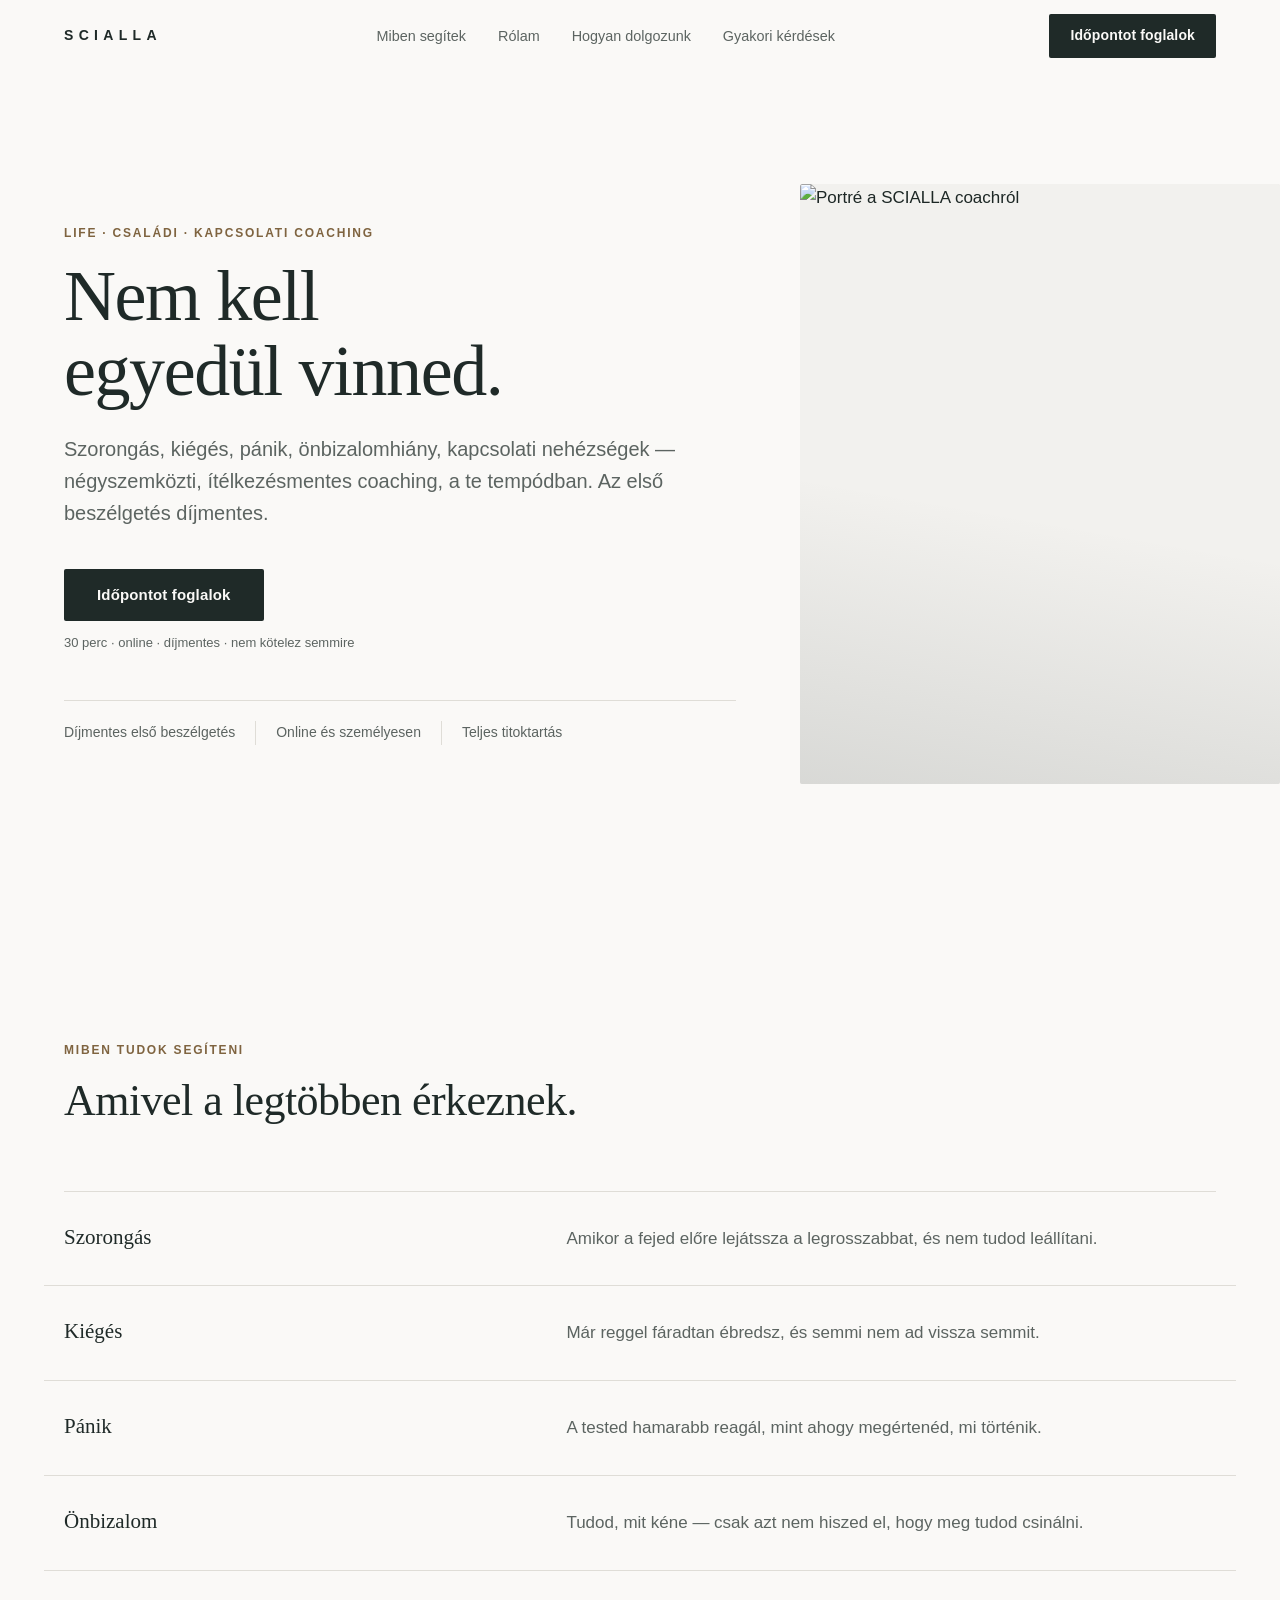
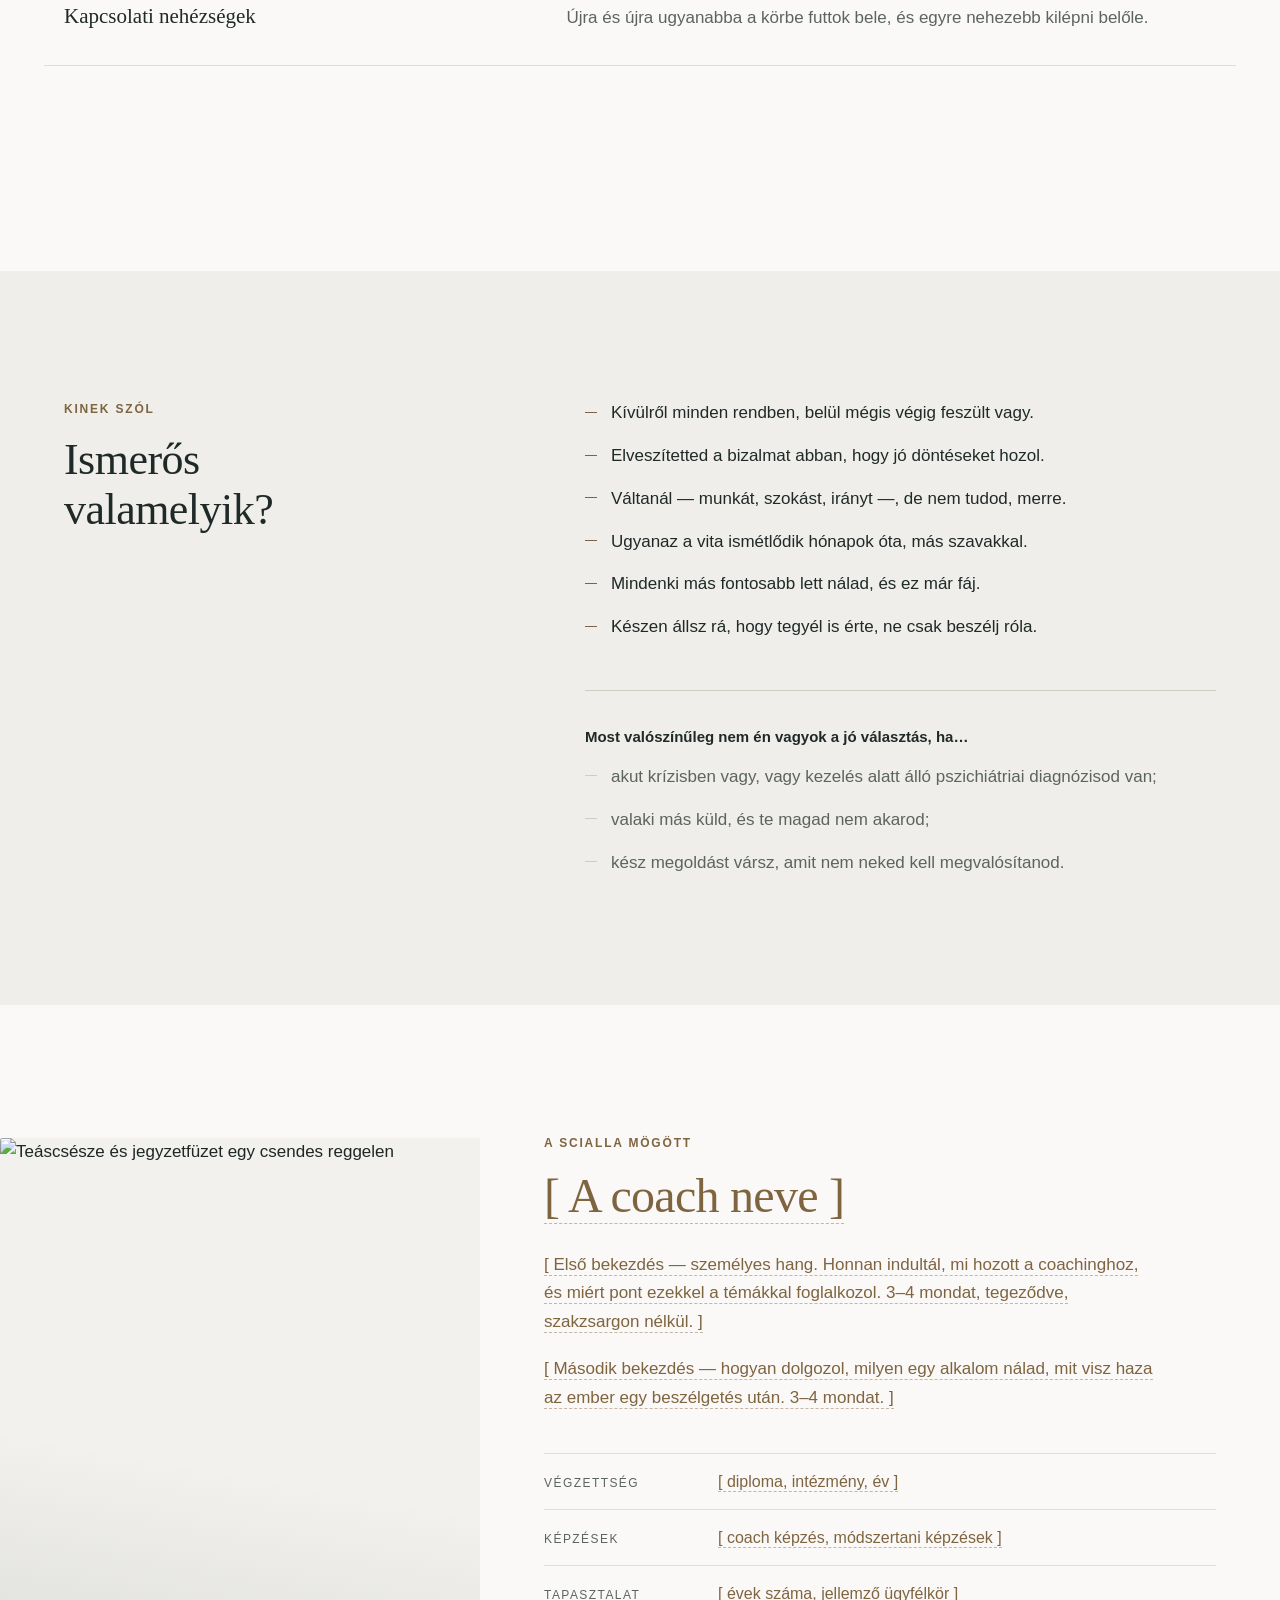
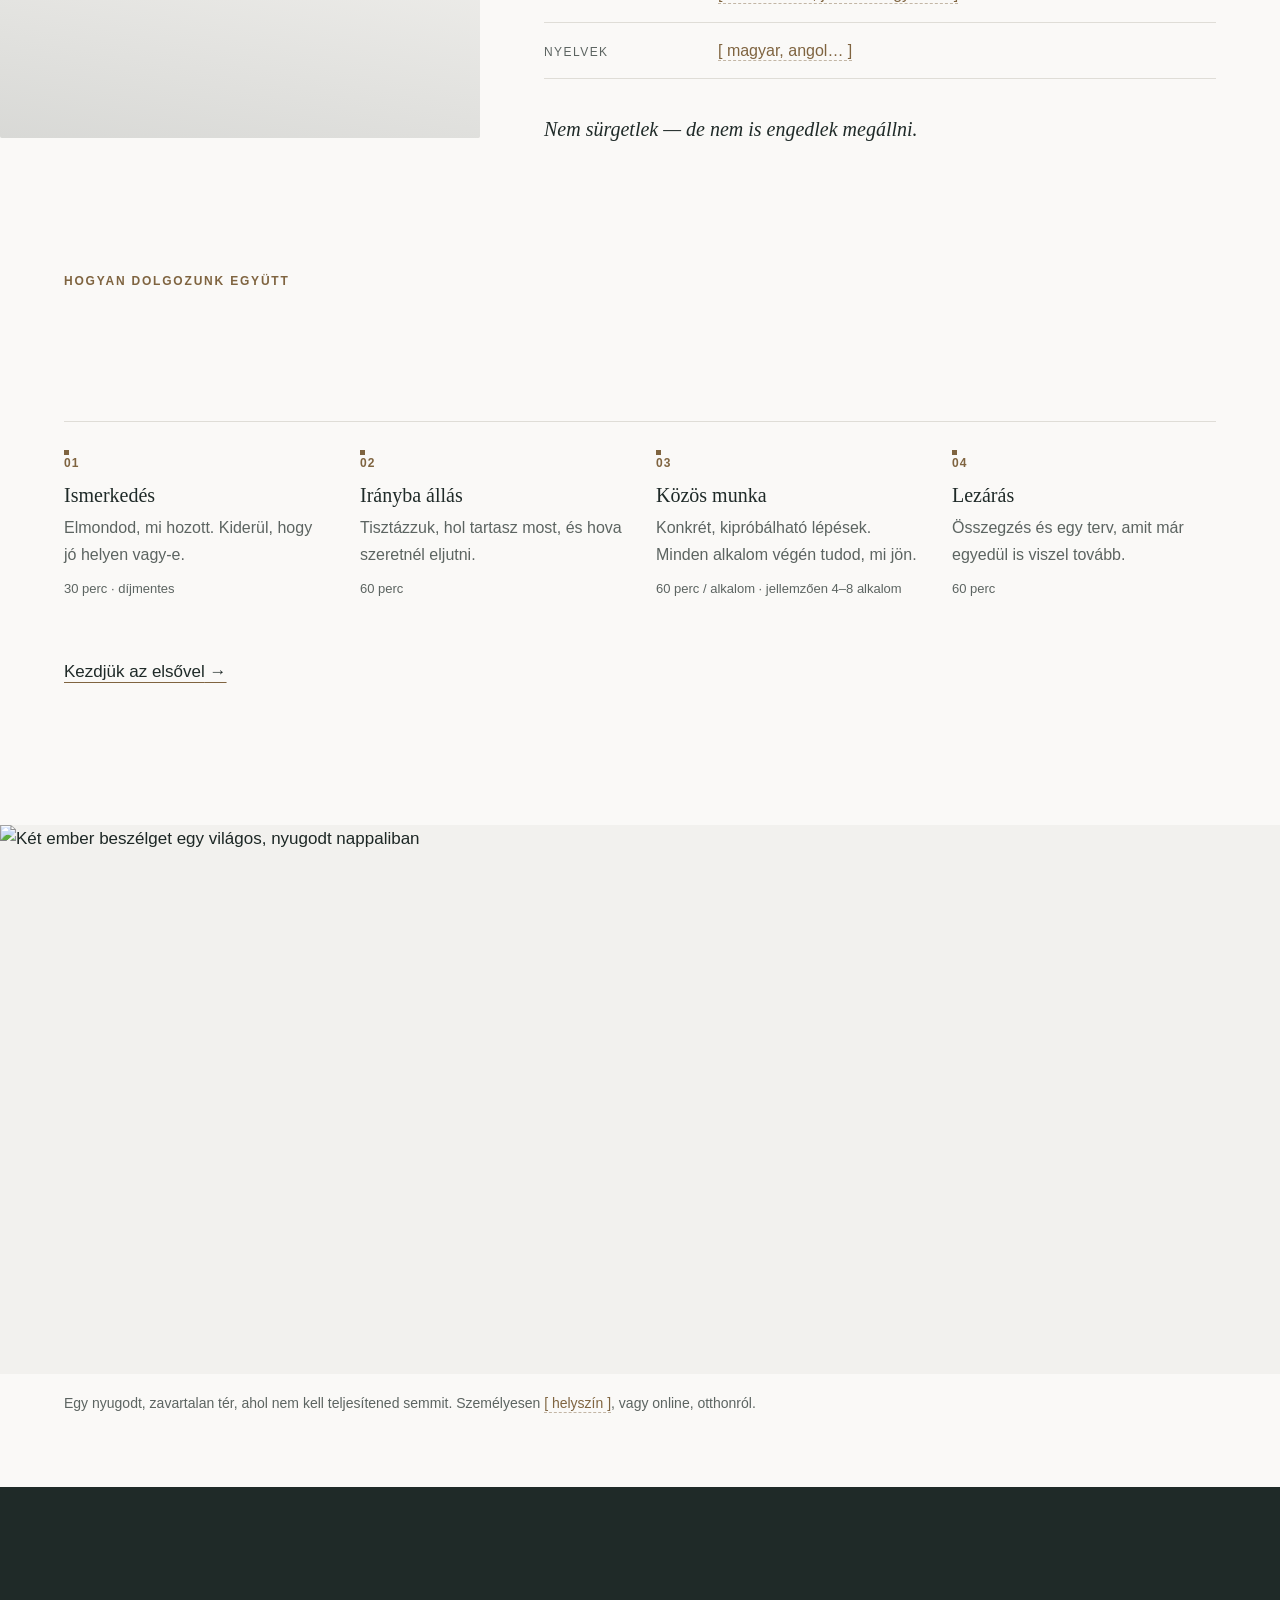
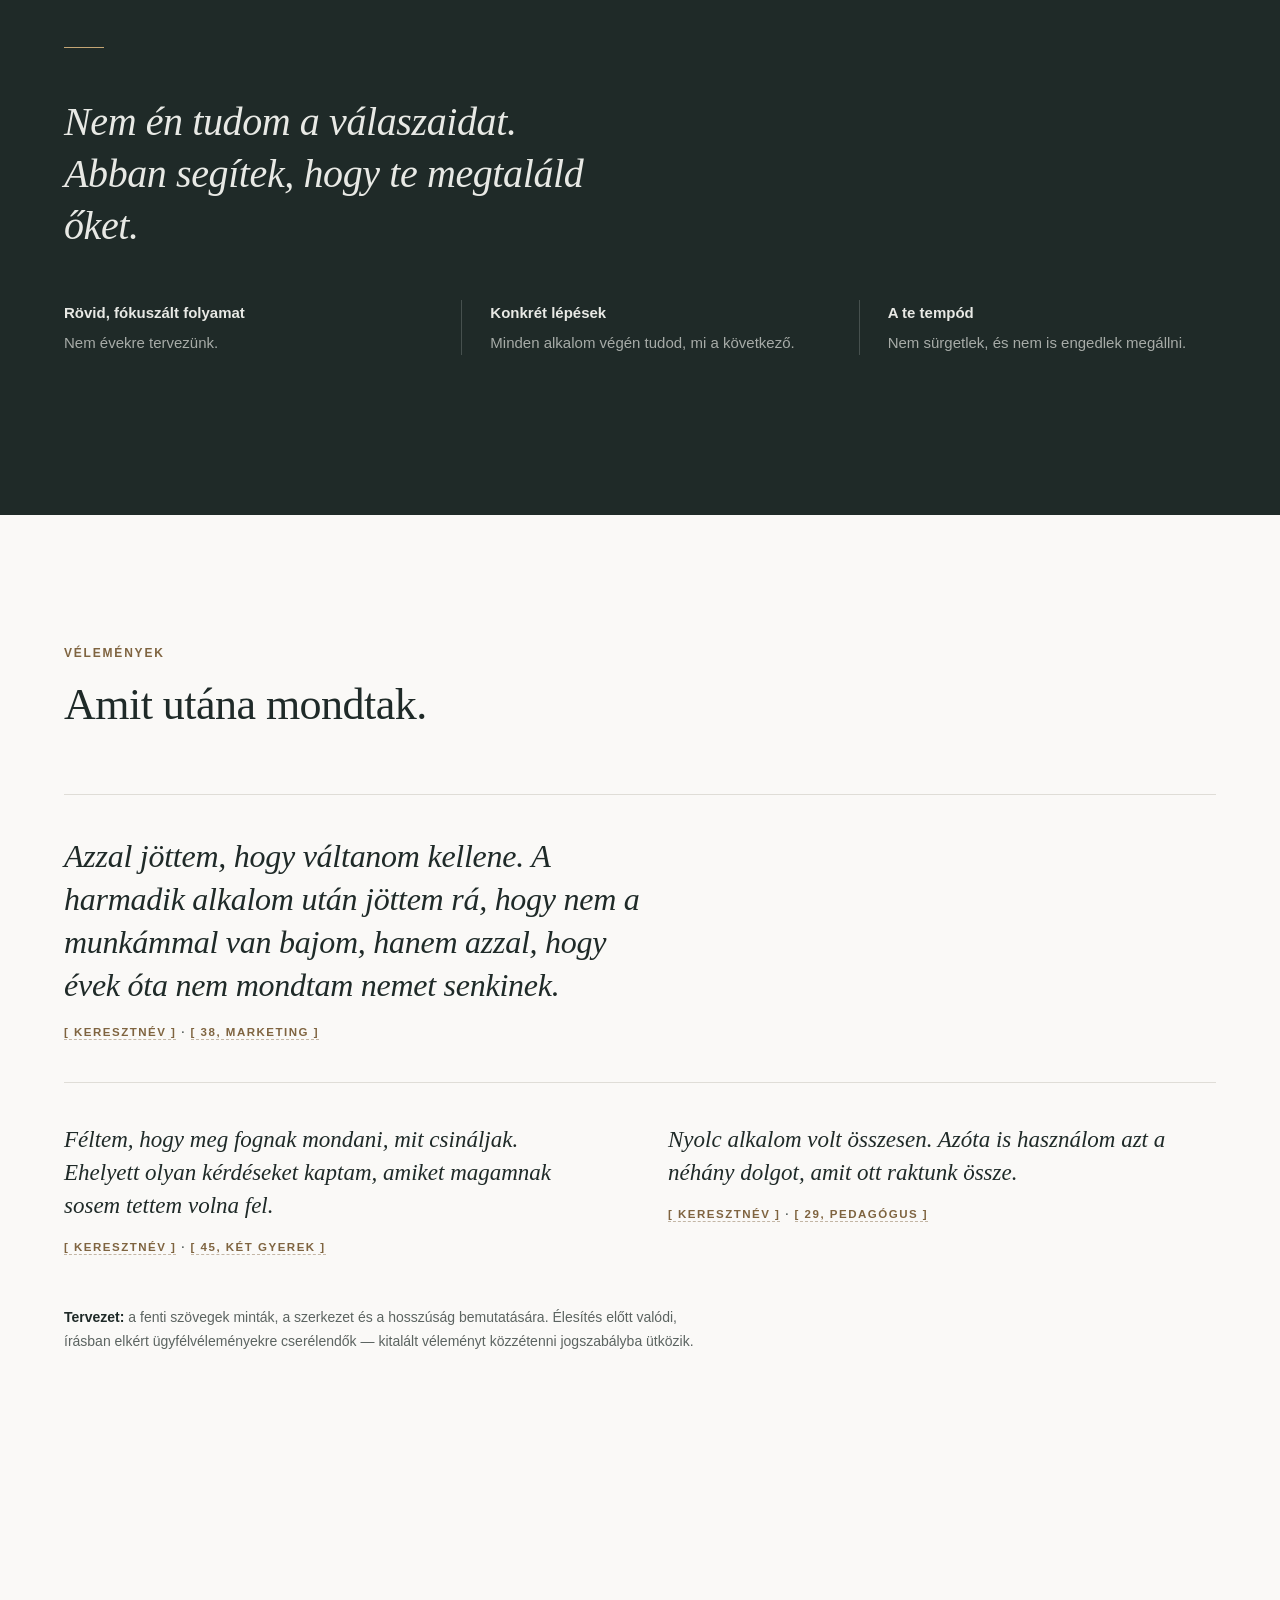
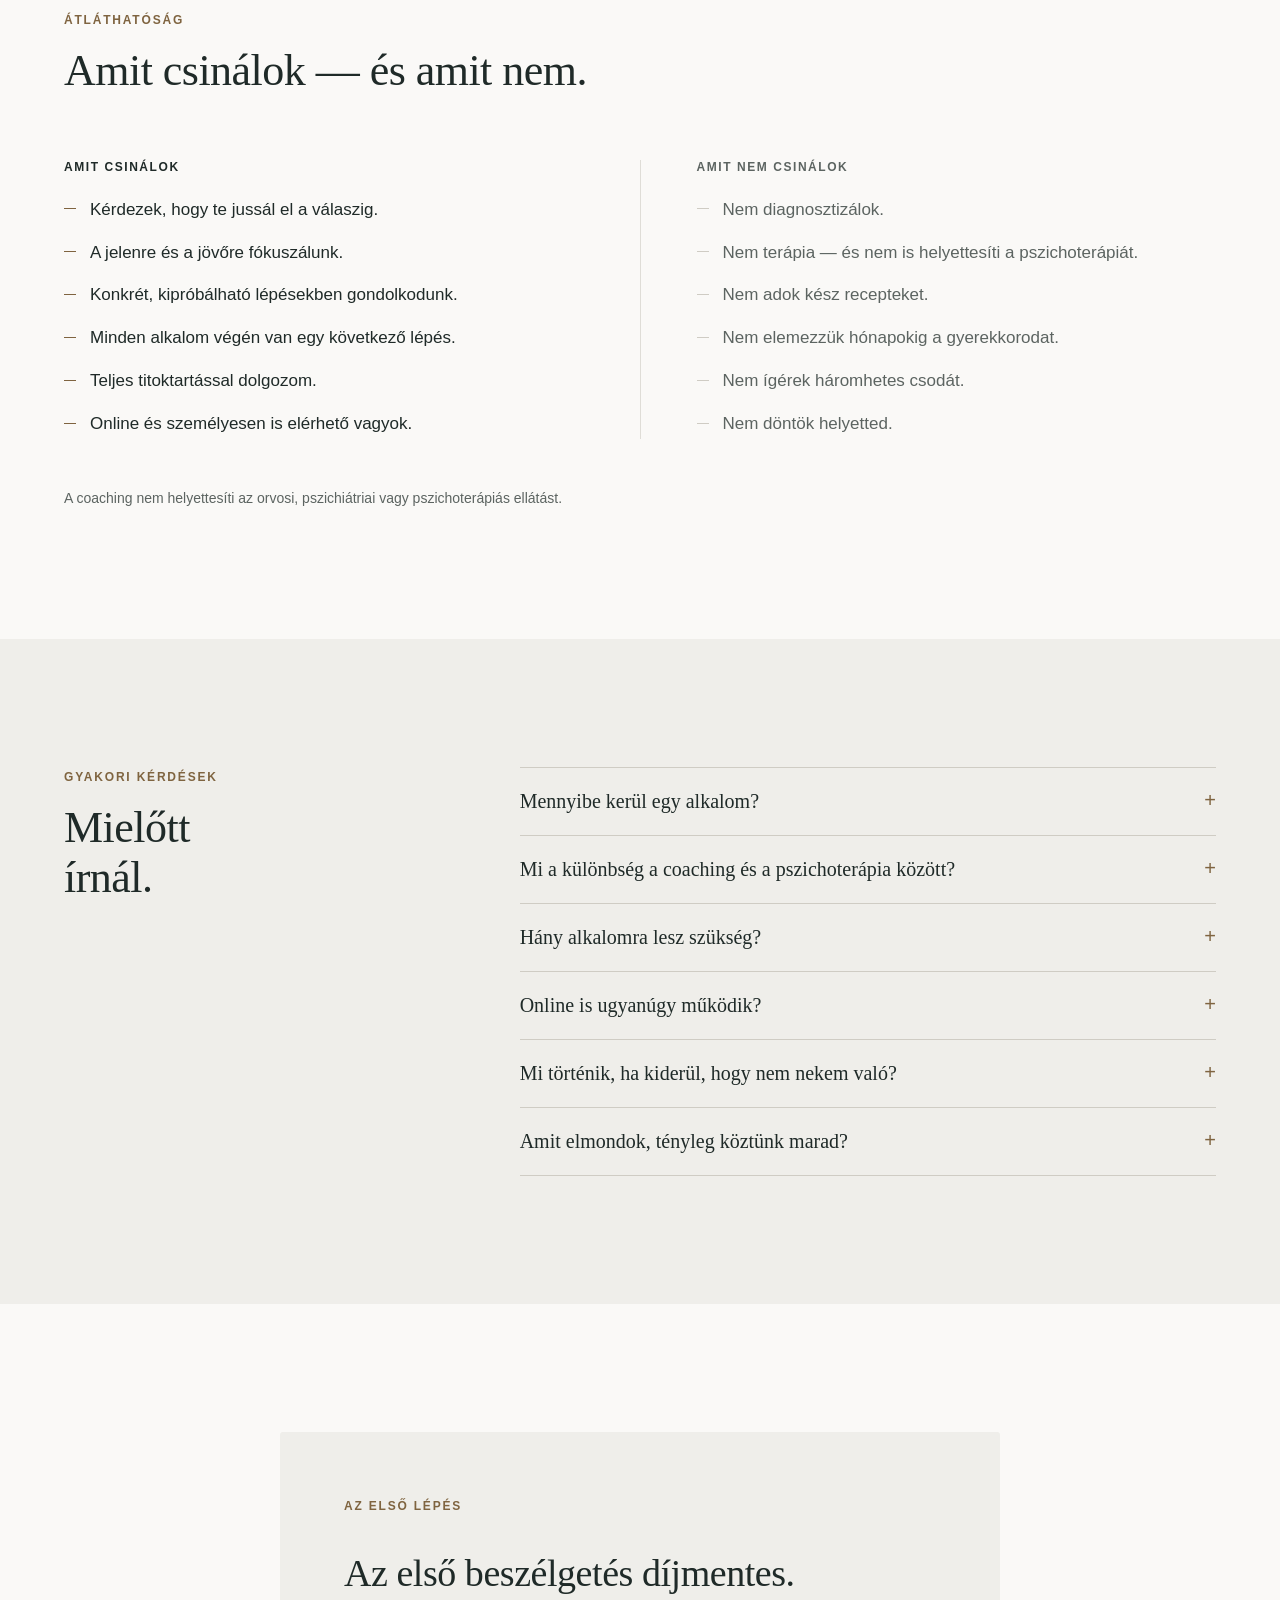
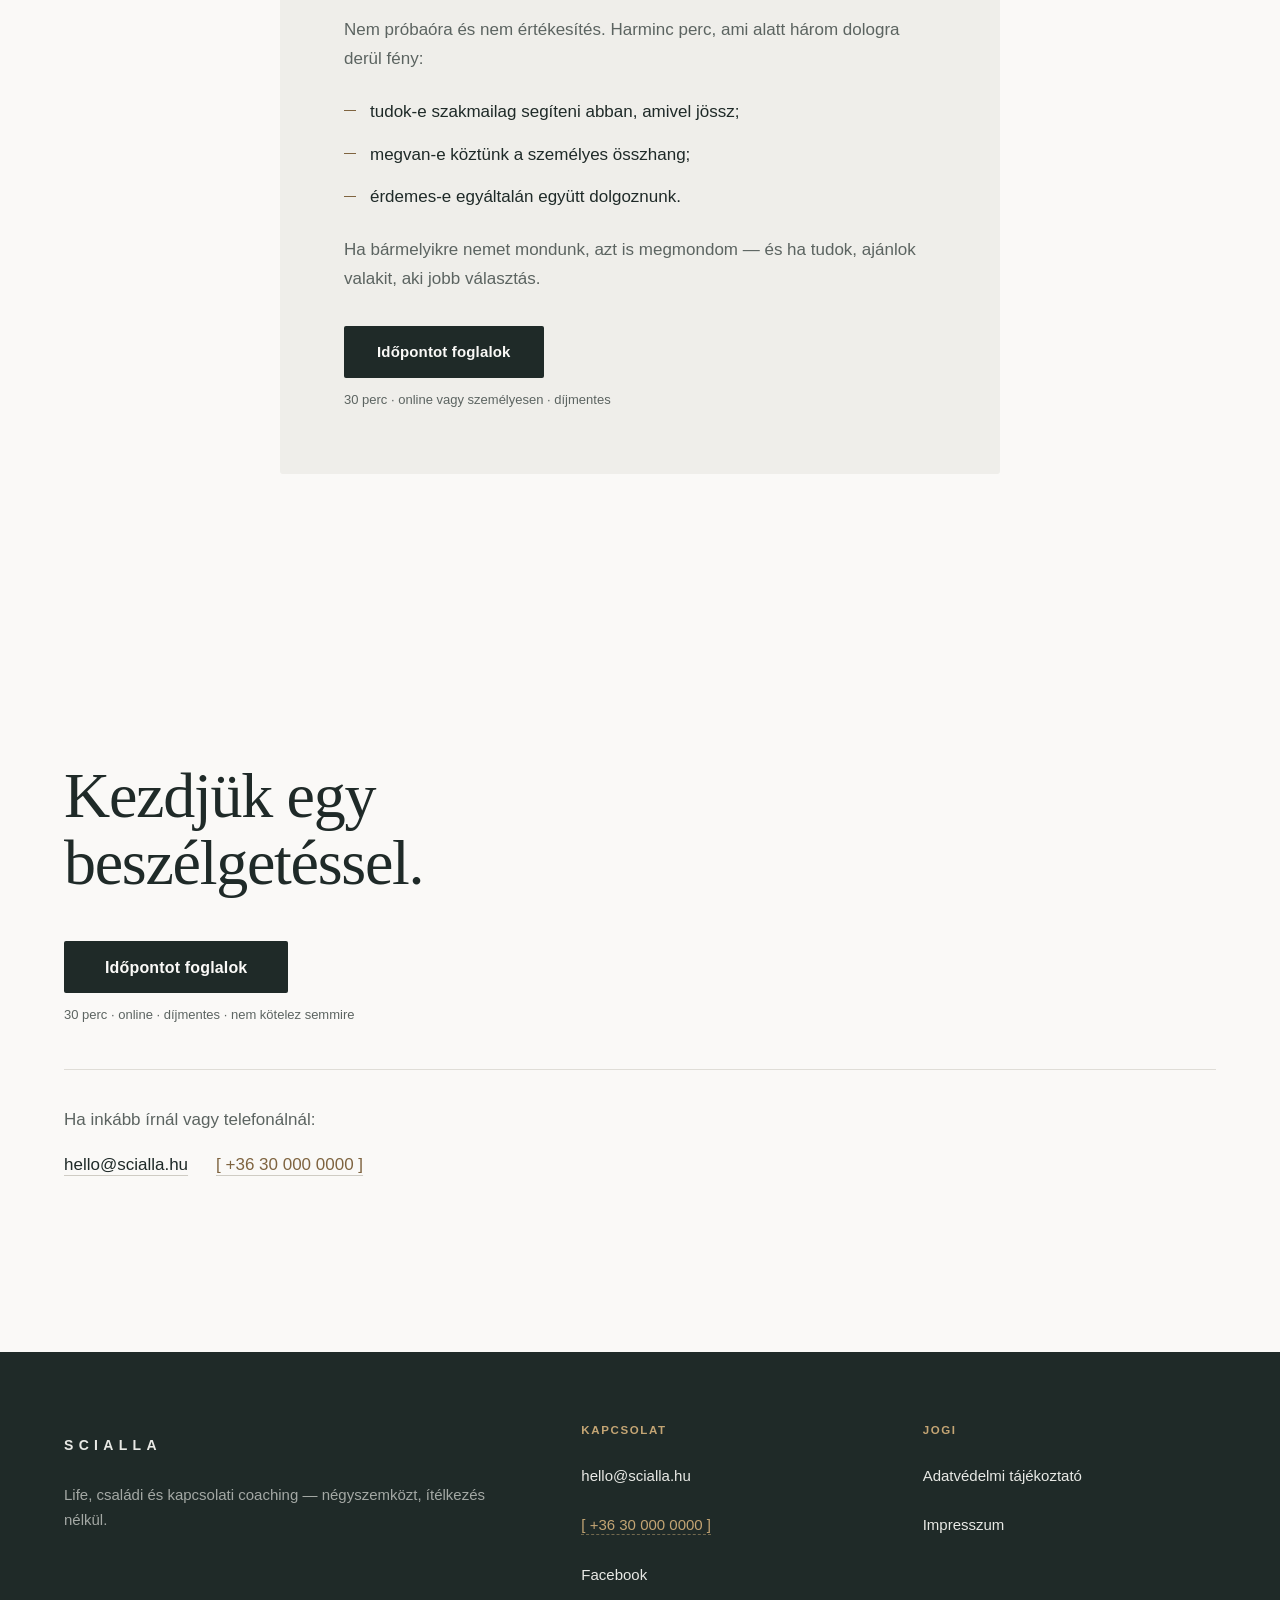
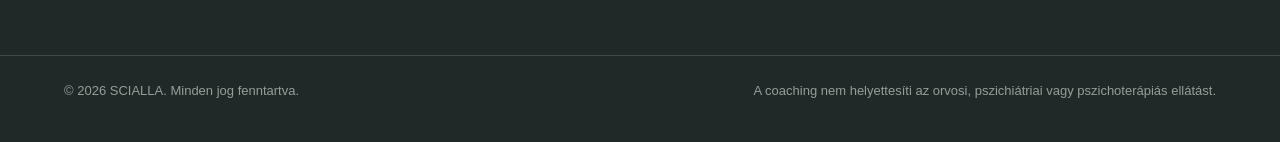
==== commit 8383918a: "Mobil menü, Rólam előrébb, Cal.com foglalás beágyazása - Mobil menü 1000 px alatt: teljes képernyős " ====
--- a/index.html
+++ b/index.html
@@ -21,7 +21,7 @@
 <link rel="preconnect" href="https://fonts.gstatic.com" crossorigin>
 <link rel="preconnect" href="https://images.unsplash.com" crossorigin>
 <link rel="stylesheet" href="https://fonts.googleapis.com/css2?family=Newsreader:ital,opsz,wght@0,6..72,200..500;1,6..72,200..400&family=Schibsted+Grotesk:wght@400..600&display=swap">
-<link rel="stylesheet" href="assets/styles.css?v=2">
+<link rel="stylesheet" href="assets/styles.css?v=3">
 <script>document.documentElement.className += " js";</script>
 </head>
 
@@ -35,14 +35,41 @@
 
     <nav class="site-nav" aria-label="Fő navigáció">
       <a href="#segitseg">Miben segítek</a>
+      <a href="#rolam">Rólam</a>
       <a href="#folyamat">Hogyan dolgozunk</a>
-      <a href="#rolam">Rólam</a>
       <a href="#gyik">Gyakori kérdések</a>
     </nav>
 
-    <a class="btn btn--primary btn--sm site-header__cta" href="#foglalas">Időpontot foglalok</a>
+    <div class="site-header__actions">
+      <a class="btn btn--primary btn--sm site-header__cta" href="#foglalas">Időpont<span class="hide-xs">ot foglalok</span></a>
+      <button class="menu-toggle" id="menuToggle" type="button"
+              aria-expanded="false" aria-controls="mobileNav">
+        <span class="menu-toggle__icon" aria-hidden="true"></span>
+        <span class="menu-toggle__label">Menü</span>
+      </button>
+    </div>
   </div>
 </header>
+
+<!-- ============================================================ MOBIL MENÜ -->
+<!-- Csak JS-sel jelenik meg (a gomb is); JS nélkül a horgonylinkek és a CTA-k elegendők. -->
+<div class="mobile-nav" id="mobileNav" hidden>
+  <nav class="container mobile-nav__inner" aria-label="Mobil navigáció">
+    <ol class="mobile-nav__list">
+      <li><a href="#segitseg"><span>01</span>Miben segítek</a></li>
+      <li><a href="#rolam"><span>02</span>Rólam</a></li>
+      <li><a href="#folyamat"><span>03</span>Hogyan dolgozunk</a></li>
+      <li><a href="#velemenyek"><span>04</span>Vélemények</a></li>
+      <li><a href="#gyik"><span>05</span>Gyakori kérdések</a></li>
+    </ol>
+
+    <div class="mobile-nav__foot">
+      <a class="btn btn--primary btn--block" href="#foglalas">Időpontot foglalok</a>
+      <p class="btn-note">30 perc · online · díjmentes · nem kötelez semmire</p>
+      <a class="mobile-nav__mail" href="mailto:hello@scialla.hu">hello@scialla.hu</a>
+    </div>
+  </nav>
+</div>
 
 <main id="fo">
 
@@ -149,7 +176,57 @@
     </div>
   </section>
 
-  <!-- ========================================================== 04 FOLYAMAT -->
+  <!-- ========================================================== 04 BEMUTATKOZÁS -->
+  <section class="about bleed" id="rolam" aria-labelledby="rolam-cim">
+    <div class="about__inner">
+
+      <!-- CSERE: a stock fotó helyére a valódi második portré -->
+      <figure class="about__media photo reveal">
+        <img src="https://images.unsplash.com/photo-1728931710079-5fff6ae56b89?auto=format&amp;fit=crop&amp;w=900&amp;h=1125&amp;q=80"
+             srcset="https://images.unsplash.com/photo-1728931710079-5fff6ae56b89?auto=format&amp;fit=crop&amp;w=700&amp;h=875&amp;q=80 700w,
+                     https://images.unsplash.com/photo-1728931710079-5fff6ae56b89?auto=format&amp;fit=crop&amp;w=1100&amp;h=1375&amp;q=80 1100w"
+             sizes="(min-width: 900px) 38vw, 100vw"
+             alt="Teáscsésze és jegyzetfüzet egy csendes reggelen"
+             width="900" height="1125" loading="lazy" decoding="async">
+      </figure>
+
+      <div class="about__text">
+        <p class="eyebrow reveal">A SCIALLA mögött</p>
+        <h2 id="rolam-cim" class="about__name reveal"><span class="ph">[ A coach neve ]</span></h2>
+
+        <div class="prose reveal d1">
+          <p><span class="ph">[ Első bekezdés — személyes hang. Honnan indultál, mi hozott a coachinghoz,
+            és miért pont ezekkel a témákkal foglalkozol. 3–4 mondat, tegeződve, szakzsargon nélkül. ]</span></p>
+          <p><span class="ph">[ Második bekezdés — hogyan dolgozol, milyen egy alkalom nálad, mit visz haza
+            az ember egy beszélgetés után. 3–4 mondat. ]</span></p>
+        </div>
+
+        <dl class="credentials reveal d2">
+          <div class="credentials__row">
+            <dt>Végzettség</dt>
+            <dd><span class="ph">[ diploma, intézmény, év ]</span></dd>
+          </div>
+          <div class="credentials__row">
+            <dt>Képzések</dt>
+            <dd><span class="ph">[ coach képzés, módszertani képzések ]</span></dd>
+          </div>
+          <div class="credentials__row">
+            <dt>Tapasztalat</dt>
+            <dd><span class="ph">[ évek száma, jellemző ügyfélkör ]</span></dd>
+          </div>
+          <div class="credentials__row">
+            <dt>Nyelvek</dt>
+            <dd><span class="ph">[ magyar, angol… ]</span></dd>
+          </div>
+        </dl>
+
+        <p class="signature reveal d3">Nem sürgetlek — de nem is engedlek megállni.</p>
+      </div>
+
+    </div>
+  </section>
+
+  <!-- ========================================================== 05 FOLYAMAT -->
   <section class="section" id="folyamat" aria-labelledby="folyamat-cim">
     <div class="container">
       <div class="section__head narrow">
@@ -190,7 +267,7 @@
     </div>
   </section>
 
-  <!-- ========================================================== 05 KÉPSÁV -->
+  <!-- ========================================================== 06 KÉPSÁV -->
   <figure class="band reveal">
     <!-- CSERE: a stock fotó helyére valódi kép a saját teredről -->
     <picture>
@@ -207,56 +284,6 @@
     </figcaption>
   </figure>
 
-  <!-- ========================================================== 06 BEMUTATKOZÁS -->
-  <section class="about bleed" id="rolam" aria-labelledby="rolam-cim">
-    <div class="about__inner">
-
-      <!-- CSERE: a stock fotó helyére a valódi második portré -->
-      <figure class="about__media photo reveal">
-        <img src="https://images.unsplash.com/photo-1728931710079-5fff6ae56b89?auto=format&amp;fit=crop&amp;w=900&amp;h=1125&amp;q=80"
-             srcset="https://images.unsplash.com/photo-1728931710079-5fff6ae56b89?auto=format&amp;fit=crop&amp;w=700&amp;h=875&amp;q=80 700w,
-                     https://images.unsplash.com/photo-1728931710079-5fff6ae56b89?auto=format&amp;fit=crop&amp;w=1100&amp;h=1375&amp;q=80 1100w"
-             sizes="(min-width: 900px) 38vw, 100vw"
-             alt="Teáscsésze és jegyzetfüzet egy csendes reggelen"
-             width="900" height="1125" loading="lazy" decoding="async">
-      </figure>
-
-      <div class="about__text">
-        <p class="eyebrow reveal">A SCIALLA mögött</p>
-        <h2 id="rolam-cim" class="about__name reveal"><span class="ph">[ A coach neve ]</span></h2>
-
-        <div class="prose reveal d1">
-          <p><span class="ph">[ Első bekezdés — személyes hang. Honnan indultál, mi hozott a coachinghoz,
-            és miért pont ezekkel a témákkal foglalkozol. 3–4 mondat, tegeződve, szakzsargon nélkül. ]</span></p>
-          <p><span class="ph">[ Második bekezdés — hogyan dolgozol, milyen egy alkalom nálad, mit visz haza
-            az ember egy beszélgetés után. 3–4 mondat. ]</span></p>
-        </div>
-
-        <dl class="credentials reveal d2">
-          <div class="credentials__row">
-            <dt>Végzettség</dt>
-            <dd><span class="ph">[ diploma, intézmény, év ]</span></dd>
-          </div>
-          <div class="credentials__row">
-            <dt>Képzések</dt>
-            <dd><span class="ph">[ coach képzés, módszertani képzések ]</span></dd>
-          </div>
-          <div class="credentials__row">
-            <dt>Tapasztalat</dt>
-            <dd><span class="ph">[ évek száma, jellemző ügyfélkör ]</span></dd>
-          </div>
-          <div class="credentials__row">
-            <dt>Nyelvek</dt>
-            <dd><span class="ph">[ magyar, angol… ]</span></dd>
-          </div>
-        </dl>
-
-        <p class="signature reveal d3">Nem sürgetlek — de nem is engedlek megállni.</p>
-      </div>
-
-    </div>
-  </section>
-
   <!-- ========================================================== 07 SZEMLÉLET -->
   <section class="statement" aria-labelledby="szemlelet-cim">
     <div class="container statement__inner">
@@ -459,12 +486,17 @@
     <div class="container booking">
       <h2 id="foglalas-cim" class="booking__title reveal">Kezdjük egy beszélgetéssel.</h2>
 
+      <!--
+        CSERE: a data-cal-link értéke a Cal.com esemény útvonala, pl. "scialla/ismerkedes"
+        (a cal.com/ utáni rész). Amíg üres, nincs beágyazott naptár, és az alábbi
+        mailto: gomb a foglalás módja. Ha a naptár nem tölt be, ugyanez a gomb marad.
+      -->
+      <div class="booking__cal" id="calEmbed" data-cal-link="" hidden>
+        <p class="booking__cal-loading">Naptár betöltése…</p>
+      </div>
+
       <div class="booking__cta reveal d1">
-        <!--
-          CSERE: ide kerül a foglalórendszer linkje, pl.
-          href="https://cal.com/scialla/ismerkedes" target="_blank" rel="noopener"
-          Amíg nincs foglalórendszer, a mailto: link működik.
-        -->
+        <p class="booking__cta-alt">Nem jelenik meg a naptár, vagy inkább írnál? Kérj időpontot e-mailben.</p>
         <a class="btn btn--primary btn--lg"
            href="mailto:hello@scialla.hu?subject=Id%C5%91pontfoglal%C3%A1s%20%E2%80%94%20els%C5%91%20besz%C3%A9lget%C3%A9s">
           Időpontot foglalok
@@ -523,6 +555,6 @@
   <a class="btn btn--primary btn--block" href="#foglalas">Időpontot foglalok</a>
 </div>
 
-<script src="assets/script.js?v=2" defer></script>
+<script src="assets/script.js?v=3" defer></script>
 </body>
 </html>
--- a/assets/styles.css
+++ b/assets/styles.css
@@ -174,6 +174,63 @@
 }
 .site-nav a:hover,.site-nav a.is-current{color:var(--ink)}
 .site-nav a:hover::after,.site-nav a.is-current::after{transform:scaleX(1)}
+.site-header__actions{display:flex;align-items:center;gap:4px}
+
+/* Menügomb: csak JS-sel és csak teljes navigáció alatt látszik */
+.menu-toggle{
+  display:none;align-items:center;gap:10px;
+  min-height:44px;min-width:44px;padding:0 4px 0 12px;
+  background:none;border:0;cursor:pointer;
+  font-family:var(--sans);font-size:.8125rem;font-weight:600;color:var(--ink);
+}
+.js .menu-toggle{display:inline-flex}
+.menu-toggle__icon{position:relative;width:18px;height:8px}
+.menu-toggle__icon::before,.menu-toggle__icon::after{
+  content:"";position:absolute;left:0;right:0;height:1.5px;background:currentColor;
+  transition:transform .22s var(--ease),top .22s var(--ease);
+}
+.menu-toggle__icon::before{top:0}
+.menu-toggle__icon::after{top:6.5px}
+.menu-toggle[aria-expanded="true"] .menu-toggle__icon::before{top:3.25px;transform:rotate(45deg)}
+.menu-toggle[aria-expanded="true"] .menu-toggle__icon::after{top:3.25px;transform:rotate(-45deg)}
+
+/* --- 6b. Mobil menü ------------------------------------------------------ */
+.mobile-nav{
+  position:fixed;inset:var(--header-h) 0 0 0;z-index:45;
+  background:var(--carta);
+  box-shadow:inset 0 1px 0 var(--filo);
+  overflow-y:auto;overscroll-behavior:contain;
+  opacity:0;transform:translateY(-8px);
+  transition:opacity .22s var(--ease),transform .22s var(--ease);
+}
+.mobile-nav[hidden]{display:none}
+.mobile-nav.is-open{opacity:1;transform:none}
+.mobile-nav__inner{
+  display:flex;flex-direction:column;gap:40px;
+  min-height:100%;padding-block:16px calc(32px + env(safe-area-inset-bottom));
+}
+.mobile-nav__list{list-style:none;padding:0}
+.mobile-nav__list li{border-bottom:1px solid var(--filo)}
+.mobile-nav__list a{
+  display:flex;align-items:baseline;gap:18px;padding:18px 0;
+  font-family:var(--serif);font-weight:300;font-size:1.75rem;line-height:1.2;
+  color:var(--ink);text-decoration:none;
+  transition:color .18s var(--ease);
+}
+.mobile-nav__list a span{
+  font-family:var(--sans);font-size:.75rem;font-weight:600;
+  letter-spacing:.1em;color:var(--ottone);
+}
+.mobile-nav__list a:hover,.mobile-nav__list a.is-current{color:var(--ottone)}
+.mobile-nav__foot{margin-top:auto}
+.mobile-nav__mail{
+  display:inline-block;margin-top:20px;padding-block:10px;color:var(--ink);
+  text-decoration:underline;text-decoration-color:var(--filo-strong);
+  text-underline-offset:5px;text-decoration-thickness:1px;
+}
+html.nav-open{overflow:hidden}
+html.nav-open .mobile-cta{transform:translateY(115%)}
+@media (max-width:399px){.hide-xs{display:none}}
 
 /* --- 7. Hero ------------------------------------------------------------- */
 .hero{padding-block:clamp(48px,9vw,112px) clamp(64px,10vw,128px)}
@@ -258,6 +315,8 @@
 
 /* --- 11. Bemutatkozás ---------------------------------------------------- */
 .about{padding-block:clamp(80px,12vw,128px)}
+/* két azonos hátterű blokk között ne duplázódjon a térköz */
+.about + .section{padding-top:0}
 .about__inner{grid-column:content;display:grid;gap:clamp(40px,6vw,72px);align-items:start}
 .about__media img{
   width:100%;height:auto;aspect-ratio:4/5;object-fit:cover;
@@ -383,6 +442,28 @@
   font-size:clamp(2.125rem,7vw,4rem);line-height:1.06;letter-spacing:-.02em;
   max-width:14ch;
 }
+/* Beágyazott Cal.com naptár: a hely előre le van foglalva, hogy ne ugorjon az oldal */
+.booking__cal{
+  position:relative;min-height:640px;
+  background:var(--nebbia);border-radius:2px;overflow:hidden;
+}
+.booking__cal[hidden]{display:none}
+.booking__cal iframe{display:block}
+.booking__cal-loading{
+  position:absolute;inset:0;display:grid;place-items:center;
+  font-size:.875rem;color:var(--pietra);
+}
+.booking__cal.is-ready{background:none}
+.booking__cal.is-ready .booking__cal-loading{display:none}
+.booking__cta-alt{display:none;margin-bottom:16px;color:var(--pietra);max-width:34em}
+/* Ha él a naptár, az e-mailes gomb másodlagos útvonallá válik */
+.has-cal .booking__cta-alt{display:block}
+.has-cal .booking__cta .btn{
+  min-height:48px;padding:0 24px;font-size:.9375rem;
+  background:transparent;color:var(--ink);border-color:var(--ink);
+}
+.has-cal .booking__cta .btn:hover{background:var(--ink);color:var(--carta)}
+.has-cal .booking__cta .btn-note{display:none}
 .booking__alt{
   padding-top:clamp(28px,4vw,36px);
   border-top:1px solid var(--filo);color:var(--pietra);
@@ -543,6 +624,7 @@
 /* --- >=1000px: teljes navigáció ------------------------------------------ */
 @media (min-width:1000px){
   .site-nav{display:flex;gap:32px}
+  .js .menu-toggle,.mobile-nav{display:none}
 }
 
 /* --- >=1200px: a bizalmi sáv egy sorba fér ------------------------------- */
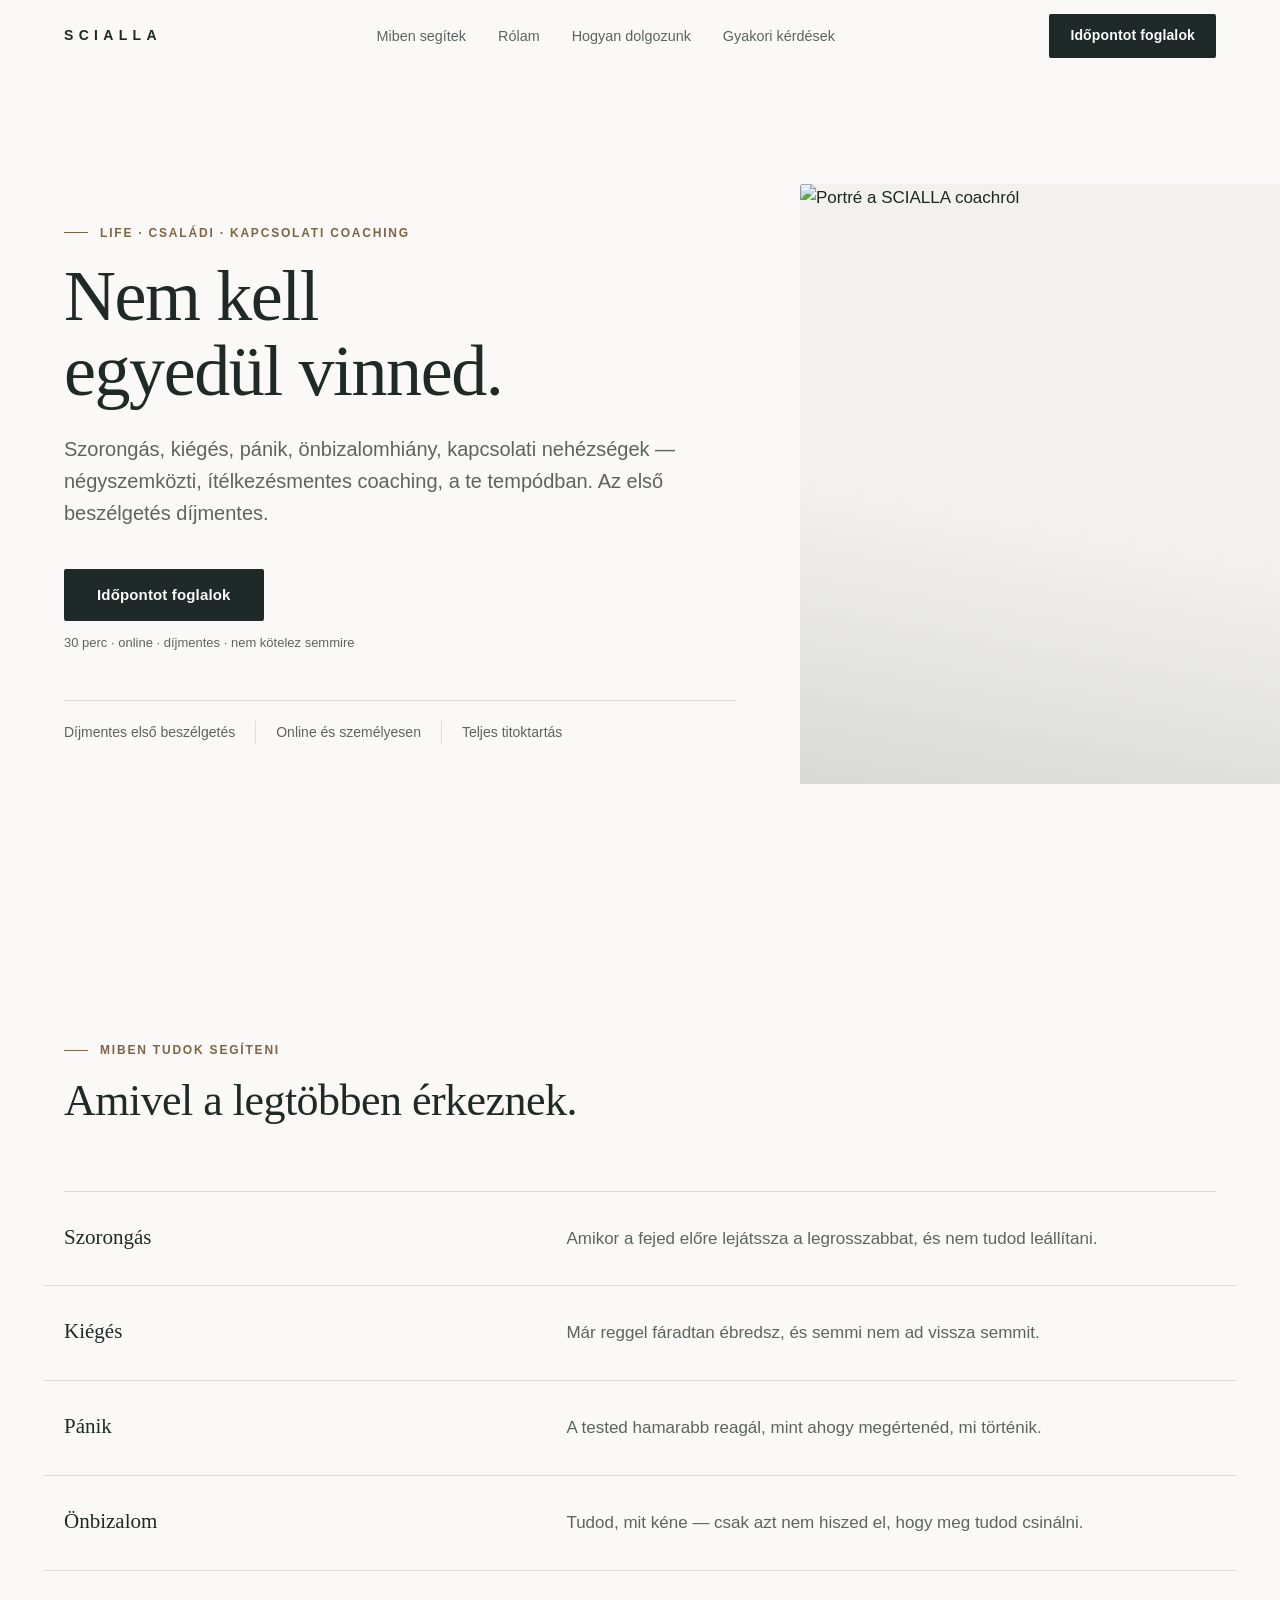
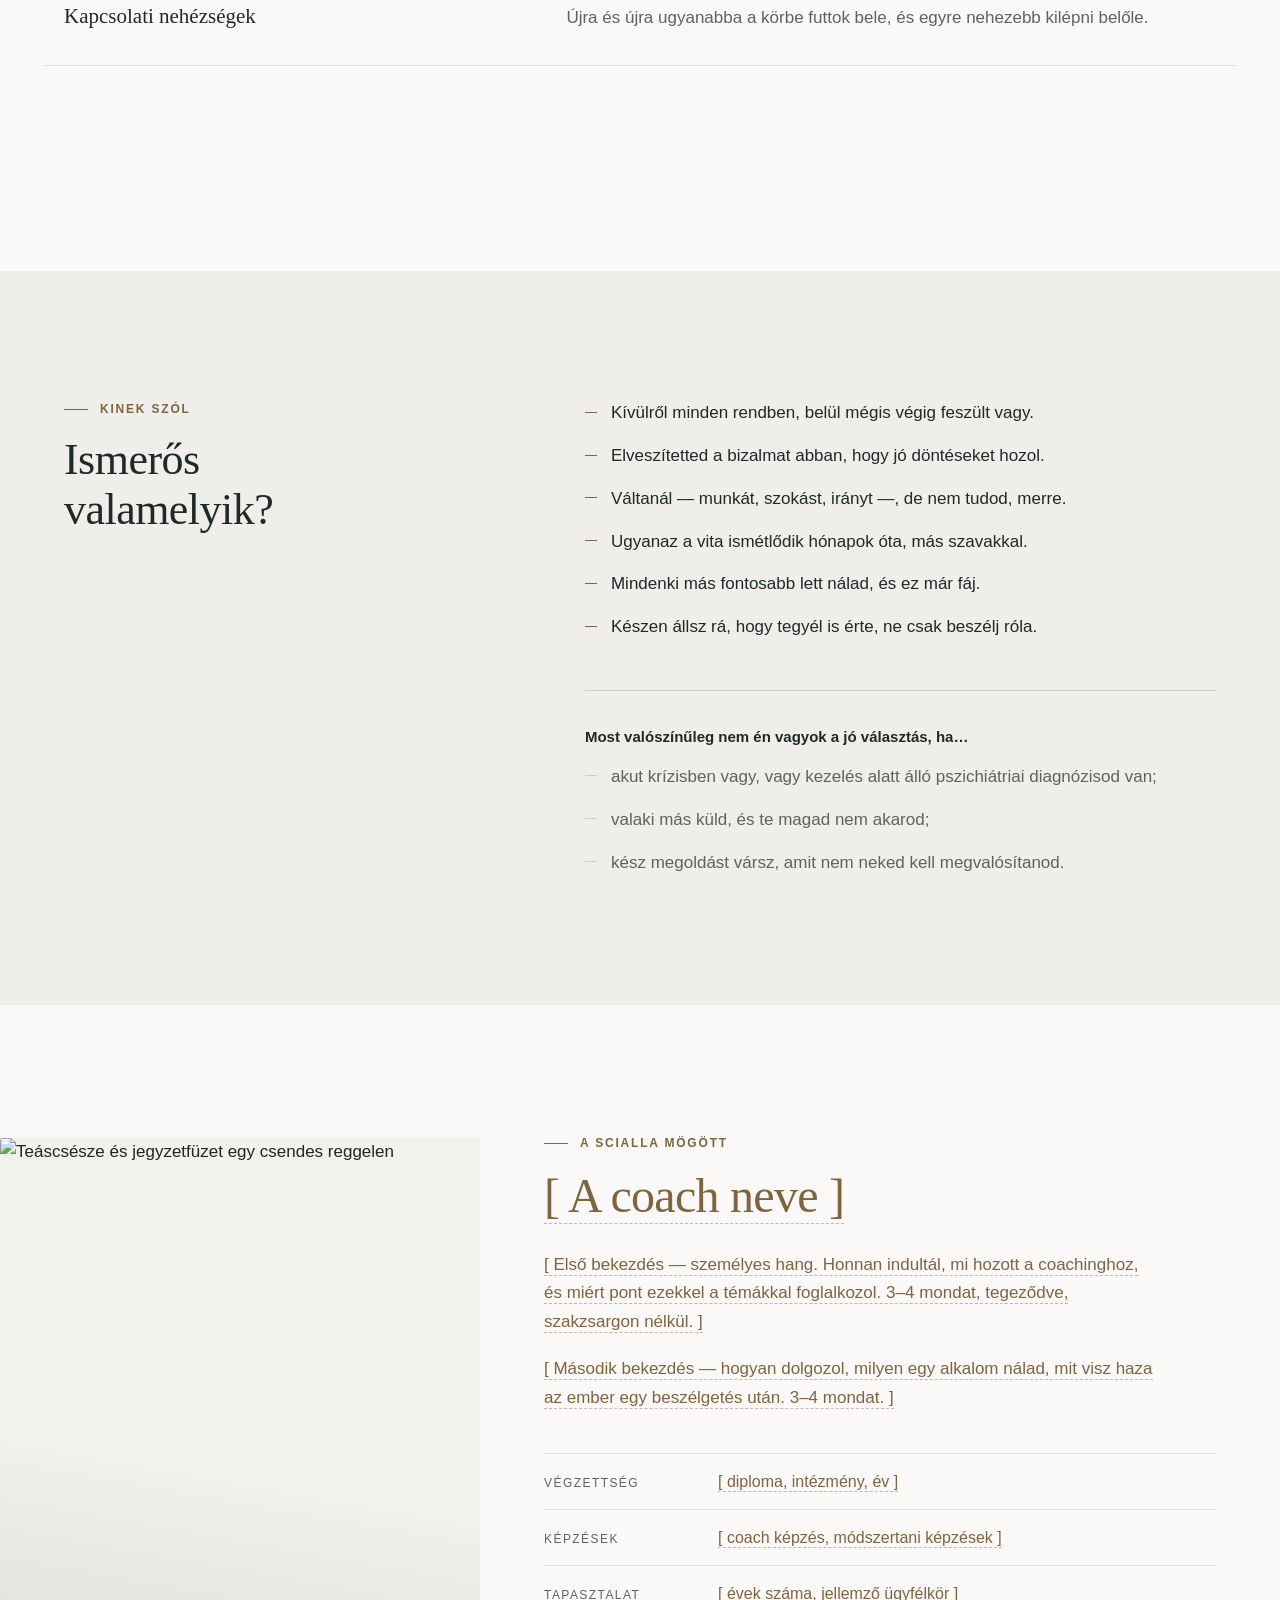
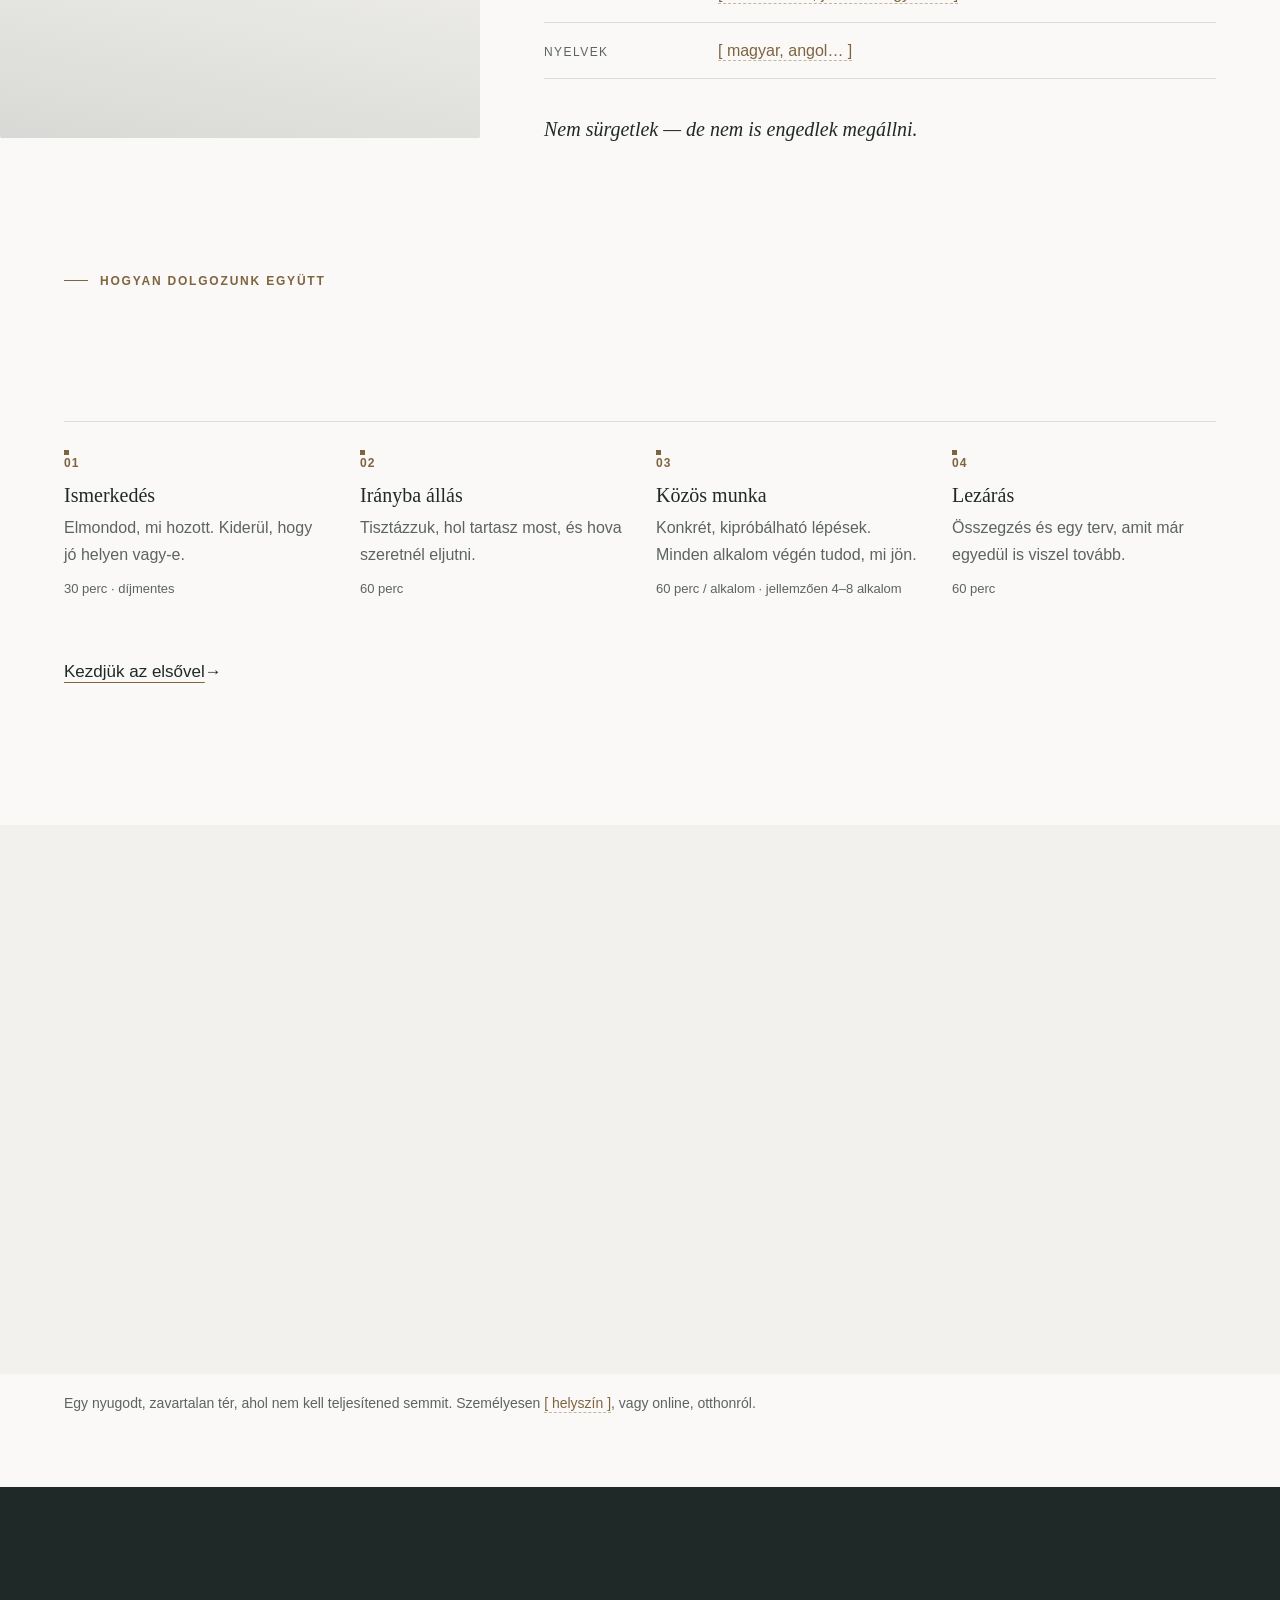
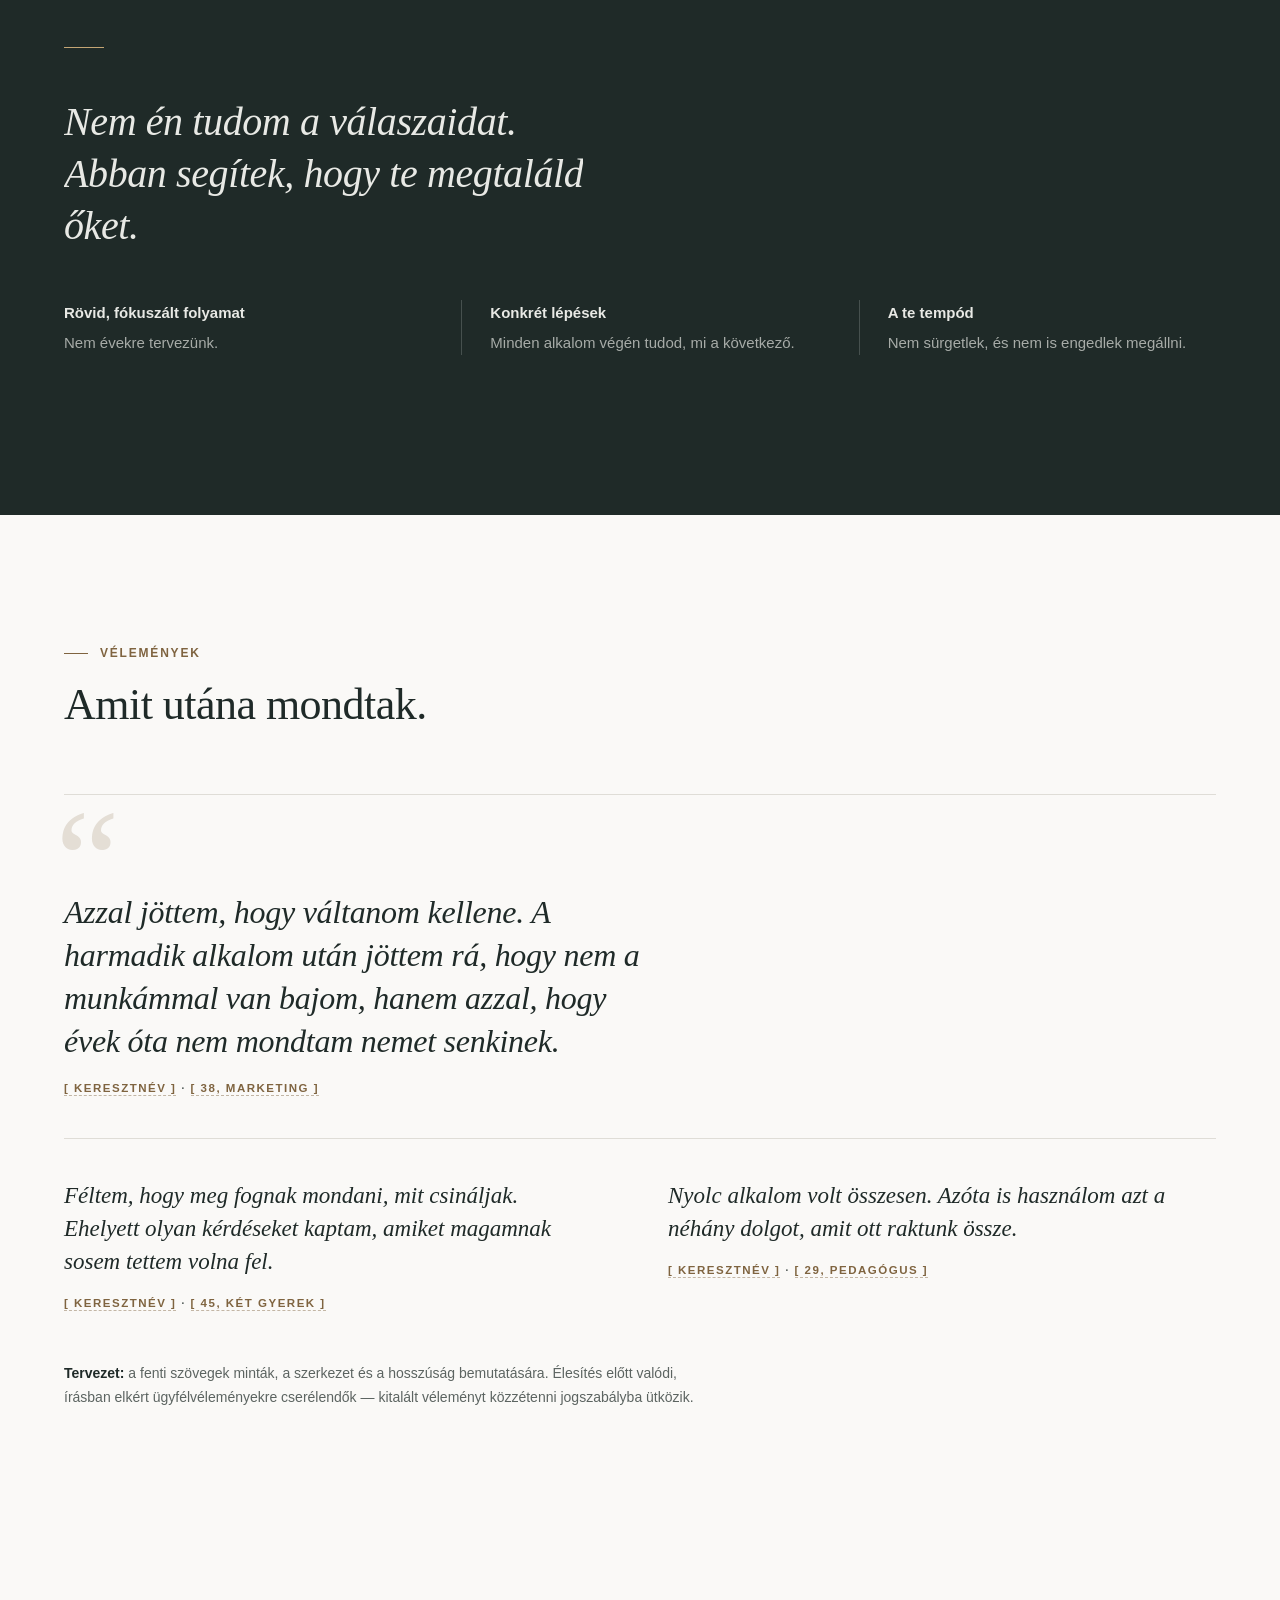
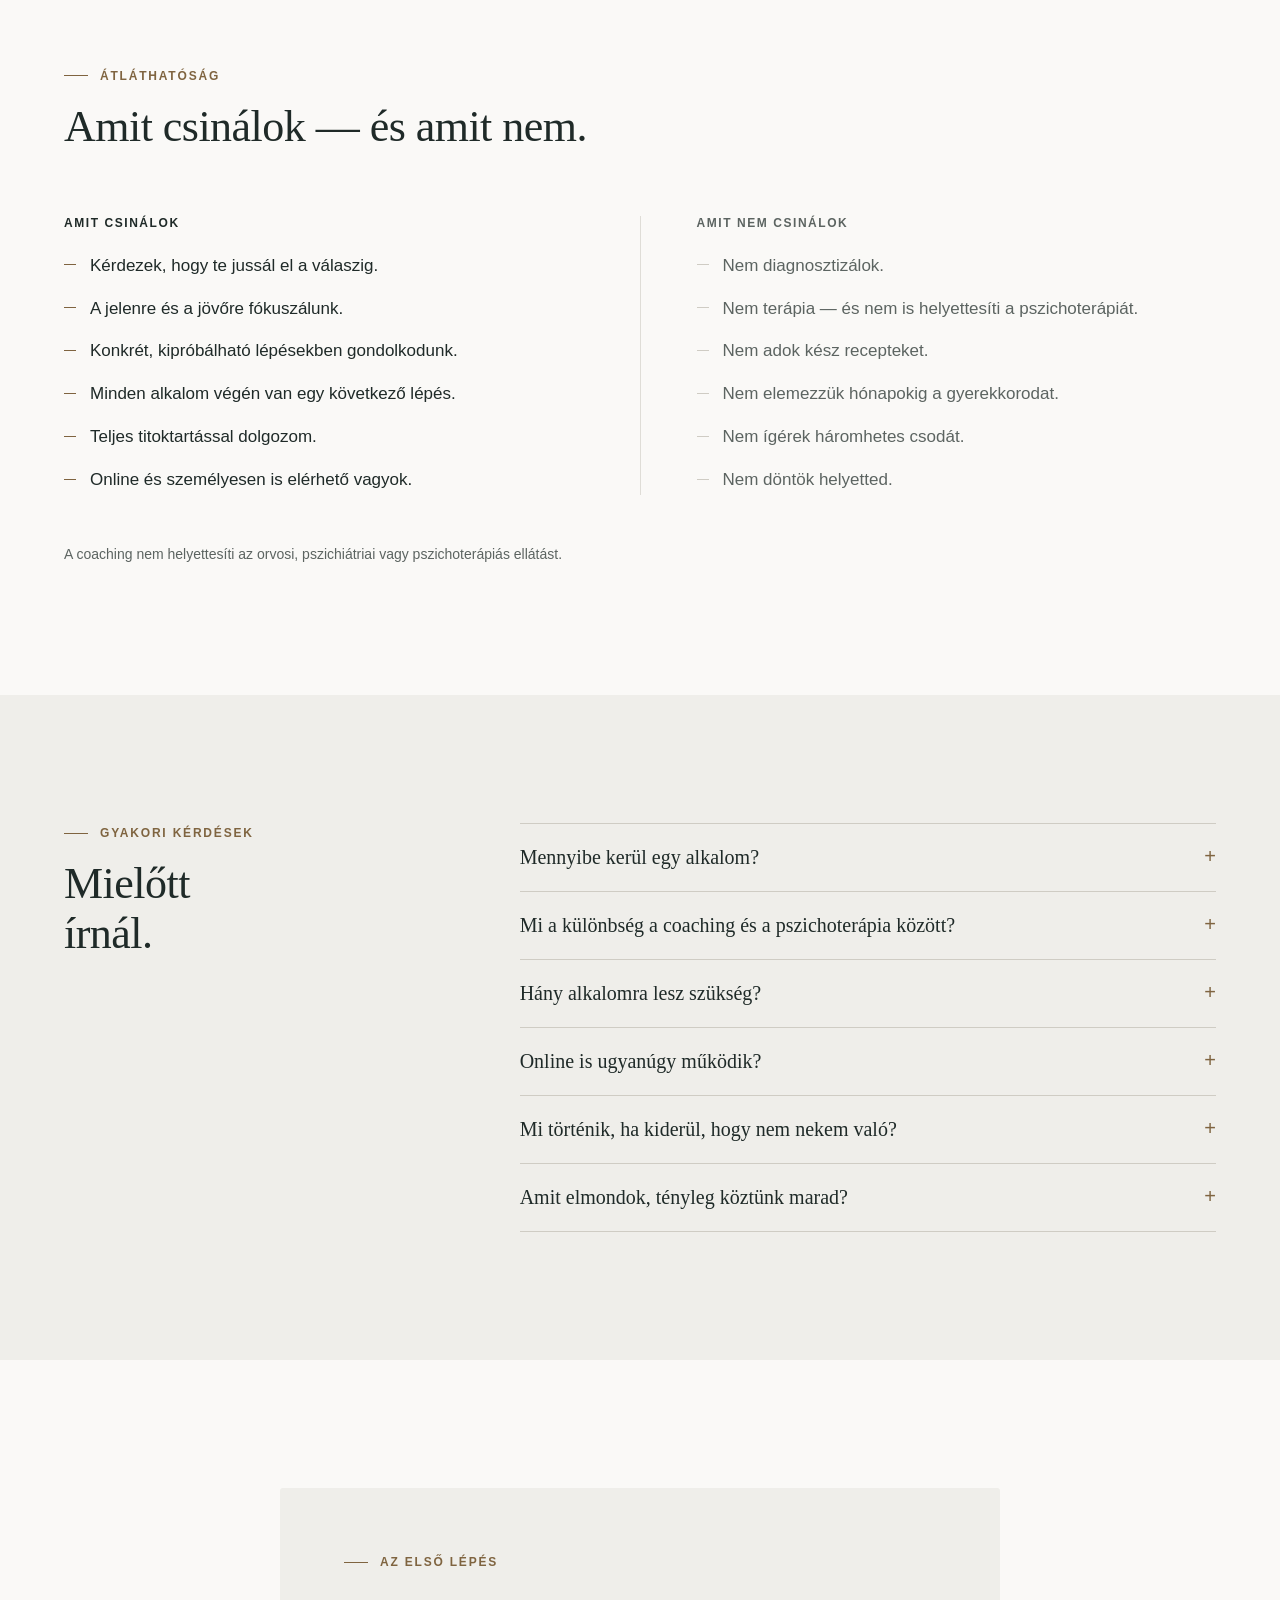
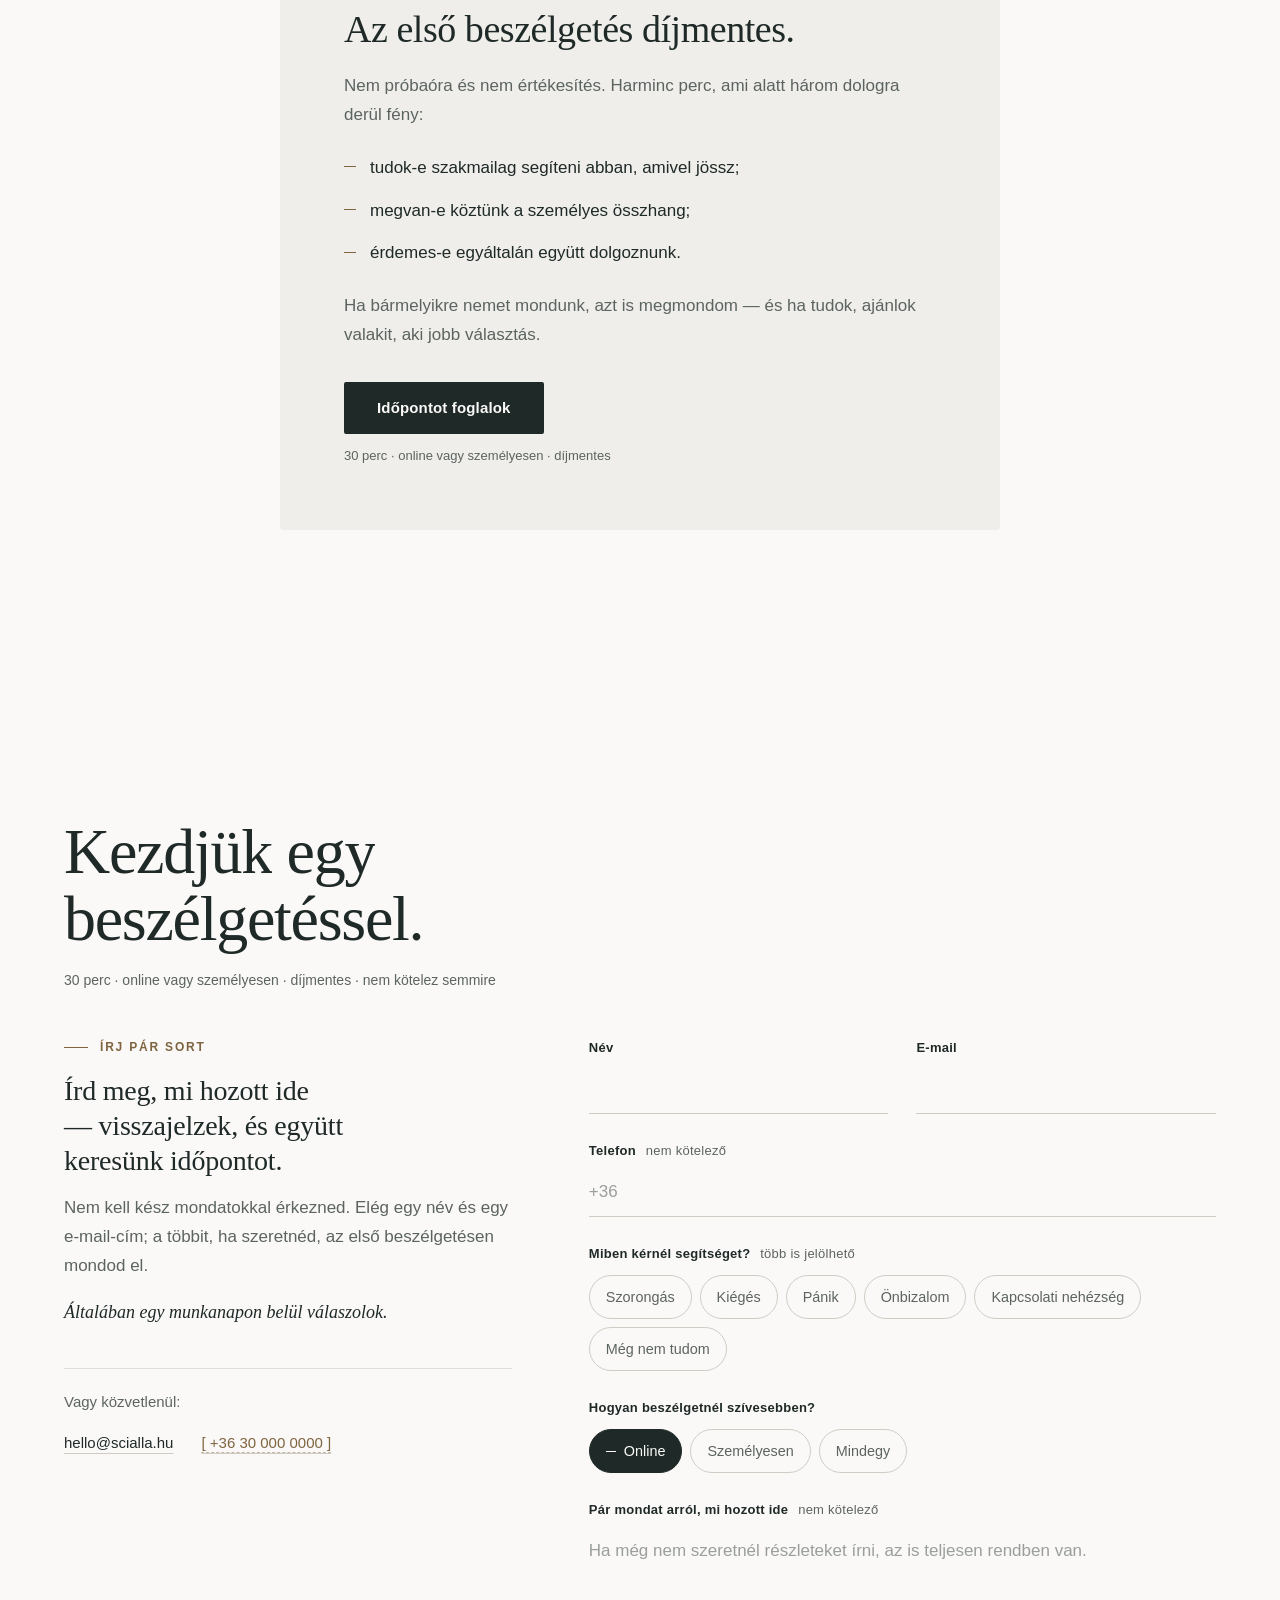
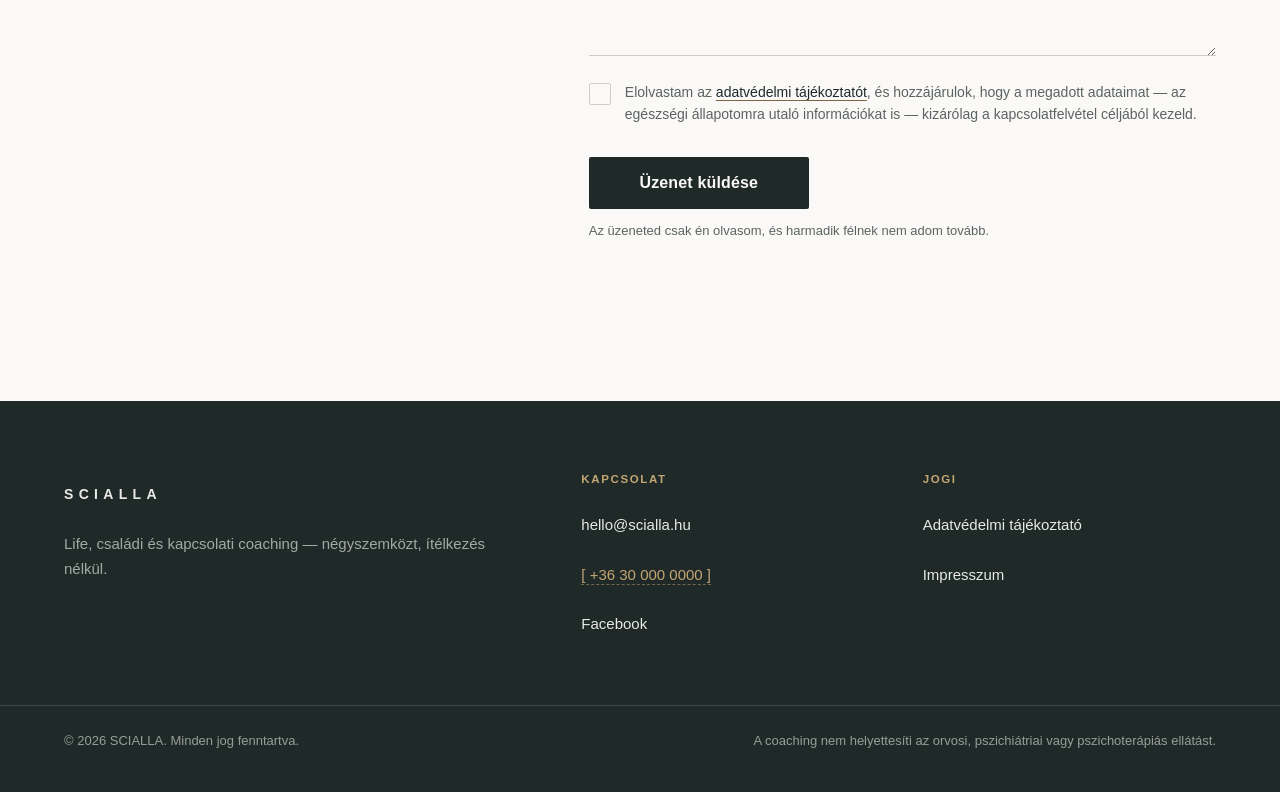
==== commit c6b1ed6c: "Kapcsolatfelvételi űrlap, áttűnések és mikro-animációk - Űrlap a foglalás szekcióban: név, e-mail, t" ====
--- a/index.html
+++ b/index.html
@@ -21,7 +21,7 @@
 <link rel="preconnect" href="https://fonts.gstatic.com" crossorigin>
 <link rel="preconnect" href="https://images.unsplash.com" crossorigin>
 <link rel="stylesheet" href="https://fonts.googleapis.com/css2?family=Newsreader:ital,opsz,wght@0,6..72,200..500;1,6..72,200..400&family=Schibsted+Grotesk:wght@400..600&display=swap">
-<link rel="stylesheet" href="assets/styles.css?v=3">
+<link rel="stylesheet" href="assets/styles.css?v=4">
 <script>document.documentElement.className += " js";</script>
 </head>
 
@@ -79,7 +79,7 @@
 
       <div class="hero__text">
         <p class="eyebrow reveal">Life · családi · kapcsolati coaching</p>
-        <h1 id="hero-cim" class="hero__title reveal d1">Nem kell egyedül vinned.</h1>
+        <h1 id="hero-cim" class="hero__title split reveal d1">Nem kell egyedül vinned.</h1>
         <p class="lead reveal d2">
           Szorongás, kiégés, pánik, önbizalomhiány, kapcsolati nehézségek — négyszemközti,
           ítélkezésmentes coaching, a te tempódban. Az első beszélgetés díjmentes.
@@ -288,7 +288,7 @@
   <section class="statement" aria-labelledby="szemlelet-cim">
     <div class="container statement__inner">
       <span class="statement__rule reveal" aria-hidden="true"></span>
-      <h2 id="szemlelet-cim" class="statement__text reveal d1">
+      <h2 id="szemlelet-cim" class="statement__text split reveal d1">
         Nem én tudom a válaszaidat.<br>
         Abban segítek, hogy te megtaláld őket.
       </h2>
@@ -311,6 +311,7 @@
 
       <ul class="quotes">
         <li class="quote quote--lead reveal">
+          <span class="quote__mark" aria-hidden="true">&ldquo;</span>
           <blockquote>
             Azzal jöttem, hogy váltanom kellene. A harmadik alkalom után jöttem rá,
             hogy nem a munkámmal van bajom, hanem azzal, hogy évek óta nem mondtam nemet senkinek.
@@ -484,32 +485,134 @@
   <!-- ========================================================== 12 FOGLALÁS -->
   <section class="section section--closing" id="foglalas" aria-labelledby="foglalas-cim">
     <div class="container booking">
-      <h2 id="foglalas-cim" class="booking__title reveal">Kezdjük egy beszélgetéssel.</h2>
+      <div class="booking__head">
+        <h2 id="foglalas-cim" class="booking__title split reveal">Kezdjük egy beszélgetéssel.</h2>
+        <p class="booking__meta reveal d1">30 perc · online vagy személyesen · díjmentes · nem kötelez semmire</p>
+      </div>
 
       <!--
         CSERE: a data-cal-link értéke a Cal.com esemény útvonala, pl. "scialla/ismerkedes"
         (a cal.com/ utáni rész). Amíg üres, nincs beágyazott naptár, és az alábbi
-        mailto: gomb a foglalás módja. Ha a naptár nem tölt be, ugyanez a gomb marad.
+        űrlap a foglalás módja. Ha a naptár nem tölt be, ugyanez az űrlap marad.
       -->
       <div class="booking__cal" id="calEmbed" data-cal-link="" hidden>
         <p class="booking__cal-loading">Naptár betöltése…</p>
       </div>
 
-      <div class="booking__cta reveal d1">
-        <p class="booking__cta-alt">Nem jelenik meg a naptár, vagy inkább írnál? Kérj időpontot e-mailben.</p>
-        <a class="btn btn--primary btn--lg"
-           href="mailto:hello@scialla.hu?subject=Id%C5%91pontfoglal%C3%A1s%20%E2%80%94%20els%C5%91%20besz%C3%A9lget%C3%A9s">
-          Időpontot foglalok
-        </a>
-        <p class="btn-note">30 perc · online · díjmentes · nem kötelez semmire</p>
-      </div>
-
-      <div class="booking__alt reveal d2">
-        <p>Ha inkább írnál vagy telefonálnál:</p>
-        <ul class="contact-list">
-          <li><a href="mailto:hello@scialla.hu">hello@scialla.hu</a></li>
-          <li><a href="tel:+3600000000"><span class="ph">[ +36 30 000 0000 ]</span></a></li>
-        </ul>
+      <div class="contact" id="uzenet">
+        <div class="contact__intro reveal">
+          <p class="eyebrow"><span class="contact__eyebrow-cal">Inkább írnál?</span><span class="contact__eyebrow-solo">Írj pár sort</span></p>
+          <h3 class="contact__title">Írd meg, mi hozott ide — visszajelzek, és együtt keresünk időpontot.</h3>
+          <p class="contact__text">
+            Nem kell kész mondatokkal érkezned. Elég egy név és egy e-mail-cím;
+            a többit, ha szeretnéd, az első beszélgetésen mondod el.
+          </p>
+          <p class="contact__promise">Általában egy munkanapon belül válaszolok.</p>
+
+          <div class="contact__direct">
+            <p>Vagy közvetlenül:</p>
+            <ul class="contact-list">
+              <li><a href="mailto:hello@scialla.hu">hello@scialla.hu</a></li>
+              <li><a href="tel:+3600000000"><span class="ph">[ +36 30 000 0000 ]</span></a></li>
+            </ul>
+          </div>
+        </div>
+
+        <!--
+          CSERE: az action-be a Formspree (vagy más űrlapszolgáltató) végpontja kerül, pl.
+          action="https://formspree.io/f/abcdwxyz". Amíg mailto:, a küldés a látogató
+          levelezőprogramját nyitja meg kitöltött levéllel.
+        -->
+        <form class="form reveal d1" id="contactForm" action="mailto:hello@scialla.hu" method="post"
+              enctype="text/plain" novalidate>
+
+          <div class="form__row form__row--2">
+            <div class="field">
+              <label class="field__label" for="f-nev">Név</label>
+              <input class="field__input" id="f-nev" name="nev" type="text"
+                     autocomplete="name" required maxlength="80"
+                     data-msg="Add meg, hogyan szólíthatlak.">
+              <p class="field__error" id="f-nev-err" aria-live="polite"></p>
+            </div>
+            <div class="field">
+              <label class="field__label" for="f-email">E-mail</label>
+              <input class="field__input" id="f-email" name="email" type="email"
+                     autocomplete="email" inputmode="email" required maxlength="120"
+                     data-msg="Adj meg egy érvényes e-mail-címet, hogy válaszolni tudjak.">
+              <p class="field__error" id="f-email-err" aria-live="polite"></p>
+            </div>
+          </div>
+
+          <div class="field">
+            <label class="field__label" for="f-tel">Telefon <span class="field__opt">nem kötelező</span></label>
+            <input class="field__input" id="f-tel" name="telefon" type="tel"
+                   autocomplete="tel" inputmode="tel" maxlength="30" placeholder="+36">
+          </div>
+
+          <fieldset class="field">
+            <legend class="field__label">Miben kérnél segítséget? <span class="field__opt">több is jelölhető</span></legend>
+            <div class="chips">
+              <label class="chip"><input type="checkbox" name="tema" value="Szorongás"><span>Szorongás</span></label>
+              <label class="chip"><input type="checkbox" name="tema" value="Kiégés"><span>Kiégés</span></label>
+              <label class="chip"><input type="checkbox" name="tema" value="Pánik"><span>Pánik</span></label>
+              <label class="chip"><input type="checkbox" name="tema" value="Önbizalom"><span>Önbizalom</span></label>
+              <label class="chip"><input type="checkbox" name="tema" value="Kapcsolati nehézség"><span>Kapcsolati nehézség</span></label>
+              <label class="chip"><input type="checkbox" name="tema" value="Még nem tudom"><span>Még nem tudom</span></label>
+            </div>
+          </fieldset>
+
+          <fieldset class="field">
+            <legend class="field__label">Hogyan beszélgetnél szívesebben?</legend>
+            <div class="chips">
+              <label class="chip"><input type="radio" name="forma" value="Online" checked><span>Online</span></label>
+              <label class="chip"><input type="radio" name="forma" value="Személyesen"><span>Személyesen</span></label>
+              <label class="chip"><input type="radio" name="forma" value="Mindegy"><span>Mindegy</span></label>
+            </div>
+          </fieldset>
+
+          <div class="field">
+            <label class="field__label" for="f-uzenet">Pár mondat arról, mi hozott ide <span class="field__opt">nem kötelező</span></label>
+            <textarea class="field__input field__input--area" id="f-uzenet" name="uzenet" rows="4" maxlength="2000"
+                      placeholder="Ha még nem szeretnél részleteket írni, az is teljesen rendben van."></textarea>
+          </div>
+
+          <!-- spamcsapda: ember nem látja, bot kitölti -->
+          <div class="form__trap" aria-hidden="true">
+            <label for="f-web">Weboldal</label>
+            <input id="f-web" name="_gotcha" type="text" tabindex="-1" autocomplete="off">
+          </div>
+
+          <div class="field">
+            <label class="check">
+              <input type="checkbox" name="hozzajarulas" value="igen" required
+                     data-msg="A küldéshez szükség van a hozzájárulásodra.">
+              <span>
+                Elolvastam az <a href="adatvedelem.html" target="_blank" rel="noopener">adatvédelmi tájékoztatót</a>,
+                és hozzájárulok, hogy a megadott adataimat — az egészségi állapotomra utaló információkat is —
+                kizárólag a kapcsolatfelvétel céljából kezeld.
+              </span>
+            </label>
+            <p class="field__error" aria-live="polite"></p>
+          </div>
+
+          <div class="form__submit">
+            <button class="btn btn--primary btn--lg form__btn" type="submit">
+              <span class="form__btn-label">Üzenet küldése</span>
+            </button>
+            <p class="btn-note">Az üzeneted csak én olvasom, és harmadik félnek nem adom tovább.</p>
+          </div>
+
+          <p class="form__status" id="formStatus" role="status" aria-live="polite"></p>
+        </form>
+
+        <div class="form-done" id="formDone" hidden tabindex="-1">
+          <svg class="form-done__mark" viewBox="0 0 52 52" aria-hidden="true">
+            <circle cx="26" cy="26" r="24"/><path d="M15 27l7 7 15-16"/>
+          </svg>
+          <h3 class="form-done__title">Köszönöm, megkaptam.</h3>
+          <p class="form-done__text">Hamarosan jelentkezem a megadott e-mail-címen, és egyeztetünk egy
+            időpontot az első, díjmentes beszélgetésre.</p>
+        </div>
       </div>
     </div>
   </section>
@@ -555,6 +658,6 @@
   <a class="btn btn--primary btn--block" href="#foglalas">Időpontot foglalok</a>
 </div>
 
-<script src="assets/script.js?v=3" defer></script>
+<script src="assets/script.js?v=4" defer></script>
 </body>
 </html>
--- a/assets/styles.css
+++ b/assets/styles.css
@@ -52,7 +52,7 @@
 p,ul,ol,dl,dd{margin:0}
 a{color:inherit}
 :focus-visible{outline:2px solid var(--ottone);outline-offset:3px;border-radius:2px}
-section[id]{scroll-margin-top:calc(var(--header-h) + 24px)}
+section[id],.contact{scroll-margin-top:calc(var(--header-h) + 24px)}
 
 .skip-link{
   position:absolute;left:-9999px;top:0;z-index:100;
@@ -455,19 +455,129 @@
 }
 .booking__cal.is-ready{background:none}
 .booking__cal.is-ready .booking__cal-loading{display:none}
-.booking__cta-alt{display:none;margin-bottom:16px;color:var(--pietra);max-width:34em}
-/* Ha él a naptár, az e-mailes gomb másodlagos útvonallá válik */
-.has-cal .booking__cta-alt{display:block}
-.has-cal .booking__cta .btn{
-  min-height:48px;padding:0 24px;font-size:.9375rem;
-  background:transparent;color:var(--ink);border-color:var(--ink);
-}
-.has-cal .booking__cta .btn:hover{background:var(--ink);color:var(--carta)}
-.has-cal .booking__cta .btn-note{display:none}
-.booking__alt{
-  padding-top:clamp(28px,4vw,36px);
-  border-top:1px solid var(--filo);color:var(--pietra);
-}
+.booking__meta{margin-top:16px;font-size:.875rem;color:var(--pietra)}
+
+/* --- 15b. Kapcsolatfelvételi űrlap --------------------------------------- */
+.contact{
+  display:grid;gap:clamp(36px,5vw,56px);
+  padding-top:clamp(32px,5vw,48px);border-top:1px solid var(--filo);
+}
+/* Naptár nélkül az űrlap a fő út: nem kell elválasztó vonal a cím alatt */
+.booking:not(.has-cal) .contact{border-top:0;padding-top:0}
+.contact__eyebrow-cal,.has-cal .contact__eyebrow-solo{display:none}
+.has-cal .contact__eyebrow-cal{display:inline}
+.contact__title{
+  font-size:clamp(1.375rem,2.6vw,1.75rem);line-height:1.25;letter-spacing:-.008em;
+  max-width:22ch;
+}
+.contact__text{margin-top:16px;color:var(--pietra);max-width:30em}
+.contact__promise{
+  margin-top:16px;font-family:var(--serif);font-style:italic;font-weight:300;
+  font-size:1.125rem;color:var(--ink);
+}
+.contact__direct{
+  margin-top:clamp(28px,4vw,40px);padding-top:20px;
+  border-top:1px solid var(--filo);color:var(--pietra);font-size:.9375rem;
+}
+
+.form{display:grid;gap:26px;min-width:0}
+.form[hidden]{display:none}
+.form__row--2{display:grid;gap:26px}
+.field{min-width:0;margin:0;padding:0;border:0}
+.field__label{
+  display:block;padding:0;margin-bottom:6px;
+  font-size:.8125rem;font-weight:600;letter-spacing:.02em;color:var(--ink);
+}
+.field__opt{margin-left:6px;font-weight:400;color:var(--pietra)}
+.field__input{
+  display:block;width:100%;min-height:48px;padding:10px 0;
+  font:inherit;font-size:1.0625rem;color:var(--ink);
+  background:transparent;border:0;border-radius:0;
+  /* alsó vonal: alap hajszál + fókuszra kiterülő sárgaréz vonal */
+  background-image:linear-gradient(var(--ottone),var(--ottone)),linear-gradient(var(--filo-strong),var(--filo-strong));
+  background-size:0 1px,100% 1px;background-position:0 100%,0 100%;background-repeat:no-repeat;
+  transition:background-size .35s var(--ease);
+  -webkit-appearance:none;appearance:none;
+}
+.field__input::placeholder{color:#9A9F9C}
+.field__input:focus{outline:none;background-size:100% 1px,100% 1px}
+.field__input:focus-visible{outline:none}
+.field__input--area{resize:vertical;min-height:112px;line-height:1.6}
+.field.is-invalid .field__input{
+  background-image:linear-gradient(#9B3B2E,#9B3B2E),linear-gradient(#9B3B2E,#9B3B2E);
+}
+.field__error{min-height:0;margin-top:6px;font-size:.8125rem;color:#9B3B2E}
+.field__error:empty{display:none}
+.field.is-invalid{animation:nudge .32s var(--ease)}
+
+.chips{display:flex;flex-wrap:wrap;gap:8px;margin-top:4px}
+.chip{position:relative;cursor:pointer}
+.chip input{position:absolute;opacity:0;inset:0;margin:0;cursor:pointer}
+.chip span{
+  display:inline-flex;align-items:center;gap:8px;min-height:44px;padding:0 16px;
+  border:1px solid var(--filo-strong);border-radius:999px;
+  font-size:.9rem;color:var(--pietra);background:var(--carta);
+  transition:background-color .2s var(--ease),color .2s var(--ease),border-color .2s var(--ease),transform .15s var(--ease);
+}
+.chip span::before{
+  content:"";width:0;height:1px;background:currentColor;
+  transition:width .2s var(--ease);margin-right:-8px;
+}
+.chip:hover span{border-color:var(--ink);color:var(--ink)}
+.chip input:checked + span{background:var(--ink);border-color:var(--ink);color:var(--carta)}
+.chip input:checked + span::before{width:10px;margin-right:0}
+.chip input:active + span{transform:scale(.97)}
+.chip input:focus-visible + span{outline:2px solid var(--ottone);outline-offset:3px}
+
+.check{display:flex;gap:14px;align-items:flex-start;cursor:pointer;font-size:.875rem;line-height:1.55;color:var(--pietra)}
+.check input{
+  flex:0 0 auto;width:22px;height:22px;margin:1px 0 0;
+  -webkit-appearance:none;appearance:none;cursor:pointer;
+  border:1px solid var(--filo-strong);border-radius:2px;background:var(--carta);
+  display:grid;place-items:center;
+  transition:background-color .18s var(--ease),border-color .18s var(--ease);
+}
+.check input::after{
+  content:"";width:10px;height:5px;margin-top:-3px;
+  border-left:1.5px solid var(--carta);border-bottom:1.5px solid var(--carta);
+  transform:rotate(-45deg) scale(0);transition:transform .2s var(--ease);
+}
+.check input:checked{background:var(--ink);border-color:var(--ink)}
+.check input:checked::after{transform:rotate(-45deg) scale(1)}
+.check a{color:var(--ink);text-underline-offset:3px;text-decoration-color:var(--ottone)}
+.field.is-invalid .check input{border-color:#9B3B2E}
+
+.form__trap{position:absolute;left:-9999px;width:1px;height:1px;overflow:hidden}
+.form__submit{padding-top:6px}
+.form__btn{position:relative;min-width:220px}
+.form__btn[disabled]{cursor:progress;opacity:.85}
+.form__btn.is-sending .form__btn-label{opacity:0}
+.form__btn.is-sending::after{
+  content:"";position:absolute;width:18px;height:18px;
+  border:1.5px solid rgba(250,249,247,.35);border-top-color:var(--carta);border-radius:50%;
+  animation:spin .8s linear infinite;
+}
+.form__status{font-size:.9375rem;color:var(--pietra)}
+.form__status:empty{display:none}
+.form__status.is-error{color:#9B3B2E}
+
+.form-done{
+  display:grid;gap:14px;justify-items:start;align-content:start;
+  padding:clamp(28px,5vw,48px);background:var(--nebbia);border-radius:3px;
+  animation:rise .6s var(--ease) both;
+}
+.form-done[hidden]{display:none}
+.form-done:focus{outline:none}
+.form-done__mark{width:52px;height:52px;fill:none;stroke:var(--ottone);stroke-width:1.5}
+.form-done__mark circle{stroke-dasharray:151;stroke-dashoffset:151;animation:draw .8s var(--ease) .1s forwards}
+.form-done__mark path{stroke-dasharray:36;stroke-dashoffset:36;animation:draw .45s var(--ease) .75s forwards}
+.form-done__title{font-size:clamp(1.5rem,3vw,2rem);line-height:1.2}
+.form-done__text{color:var(--pietra);max-width:34em}
+
+@keyframes spin{to{transform:rotate(360deg)}}
+@keyframes draw{to{stroke-dashoffset:0}}
+@keyframes rise{from{opacity:0;transform:translateY(12px)}to{opacity:1;transform:none}}
+@keyframes nudge{0%,100%{transform:none}30%{transform:translateX(-4px)}60%{transform:translateX(3px)}}
 .contact-list{list-style:none;padding:0;margin-top:4px;display:grid;gap:0}
 .contact-list a{
   display:inline-block;padding-block:12px;color:var(--ink);
@@ -523,11 +633,102 @@
 
 /* --- 18. Reveal ---------------------------------------------------------- */
 .js .reveal{
-  opacity:0;transform:translateY(12px);
-  transition:opacity .5s var(--ease),transform .5s var(--ease);
+  opacity:0;transform:translateY(16px);filter:blur(4px);
+  transition:opacity .7s var(--ease),transform .7s var(--ease),filter .7s var(--ease);
   transition-delay:var(--rd,0s);
 }
-.js .reveal.is-in{opacity:1;transform:none}
+.js .reveal.is-in{opacity:1;transform:none;filter:none}
+
+/* Szavankénti felúszás a nagy címeken (a szétbontást a script.js végzi) */
+.js .split.reveal{opacity:1;transform:none;filter:none}
+.split .w{display:inline-block;overflow:hidden;vertical-align:top;padding-bottom:.12em;margin-bottom:-.12em}
+.split .w > span{
+  display:inline-block;transform:translateY(105%);
+  transition:transform .9s cubic-bezier(.19,1,.22,1);
+  transition-delay:calc(var(--rd,0s) + var(--i,0) * 60ms);
+}
+.split.is-in .w > span{transform:none}
+
+/* Fotók: alulról kitisztuló maszk, a kép közben finoman a helyére ül */
+.js .photo.reveal{
+  opacity:1;transform:none;filter:none;
+  clip-path:inset(100% 0 0 0);
+  transition:clip-path 1.2s cubic-bezier(.77,0,.18,1);
+  transition-delay:var(--rd,0s);
+}
+.js .photo.reveal.is-in{clip-path:inset(0)}
+.js .photo.reveal img{transform:scale(1.12);transition:transform 1.6s cubic-bezier(.19,1,.22,1);transition-delay:var(--rd,0s)}
+.js .photo.reveal.is-in img{transform:none}
+
+/* Eyebrow előtti kis vonal kirajzolódik */
+.eyebrow{display:flex;align-items:center;gap:12px}
+.eyebrow::before{
+  content:"";flex:0 0 auto;width:24px;height:1px;background:currentColor;
+  transform-origin:left;transition:transform .8s var(--ease) .15s;
+}
+.js .reveal .eyebrow::before,.js .eyebrow.reveal::before{transform:scaleX(0)}
+.js .reveal.is-in .eyebrow::before,.js .eyebrow.reveal.is-in::before{transform:none}
+
+/* Sötét sáv: a vonal kinyúlik */
+.js .statement__rule.reveal{transform:scaleX(0);transform-origin:left;filter:none}
+.js .statement__rule.reveal.is-in{transform:none}
+
+/* Vezető vélemény: nagy, halvány idézőjel */
+.quote--lead{position:relative}
+.quote__mark{
+  position:absolute;top:clamp(-6px,-1vw,0px);left:-.06em;
+  font-family:var(--serif);font-weight:200;font-size:clamp(5rem,12vw,9rem);line-height:1;
+  color:var(--ottone);opacity:.18;pointer-events:none;
+  transform:translateY(20px);transition:transform 1.2s var(--ease) .2s,opacity 1.2s var(--ease) .2s;
+}
+.js .quote--lead:not(.is-in) .quote__mark{opacity:0}
+.quote--lead.is-in .quote__mark{transform:none}
+.quote--lead blockquote{position:relative;padding-top:clamp(36px,5vw,56px)}
+
+/* Nyíl-link: a nyíl előrébb lép hoverre */
+.link-arrow::after{display:inline-block;transition:transform .25s var(--ease)}
+.link-arrow:hover::after{transform:translateX(4px)}
+
+/* Mobil menü: a sorok egymás után úsznak be */
+.mobile-nav__list li,.mobile-nav__foot{opacity:0;transform:translateY(10px);transition:opacity .4s var(--ease),transform .4s var(--ease)}
+.mobile-nav.is-open .mobile-nav__list li,.mobile-nav.is-open .mobile-nav__foot{opacity:1;transform:none}
+.mobile-nav.is-open li:nth-child(2){transition-delay:.04s}
+.mobile-nav.is-open li:nth-child(3){transition-delay:.08s}
+.mobile-nav.is-open li:nth-child(4){transition-delay:.12s}
+.mobile-nav.is-open li:nth-child(5){transition-delay:.16s}
+.mobile-nav.is-open .mobile-nav__foot{transition-delay:.22s}
+
+/* GYIK: a válasz lágyan nyílik ki (ahol a böngésző támogatja) */
+@supports (interpolate-size:allow-keywords){
+  .faq{interpolate-size:allow-keywords}
+  .faq__item::details-content{
+    block-size:0;overflow:hidden;
+    transition:block-size .4s var(--ease),content-visibility .4s allow-discrete;
+  }
+  .faq__item[open]::details-content{block-size:auto}
+}
+.faq__a{transition:opacity .4s var(--ease) .05s,transform .4s var(--ease) .05s}
+.faq__item:not([open]) .faq__a{opacity:0;transform:translateY(-4px)}
+
+/* Görgetéshez kötött effektek (csak ahol támogatott) */
+@supports (animation-timeline:view()){
+  /* képsáv: enyhe parallax */
+  .band picture{display:block;overflow:hidden}
+  .band__img{
+    scale:1.12;
+    animation:band-drift linear both;
+    animation-timeline:view();animation-range:cover;
+  }
+  @keyframes band-drift{from{translate:0 -5%}to{translate:0 5%}}
+
+  /* olvasási csík a fejléc alján */
+  .site-header::after{
+    content:"";position:absolute;left:0;right:0;bottom:0;height:1px;
+    background:var(--ottone);transform-origin:left;transform:scaleX(0);
+    animation:read-progress linear both;animation-timeline:scroll(root);
+  }
+  @keyframes read-progress{to{transform:scaleX(1)}}
+}
 .d1{--rd:.07s}
 .d2{--rd:.14s}
 .d3{--rd:.21s}
@@ -543,6 +744,7 @@
   .site-header__cta{padding:0 20px;font-size:.875rem}
   .credentials__row{grid-template-columns:150px 1fr;gap:24px;align-items:baseline}
   .contact-list{grid-auto-flow:column;grid-auto-columns:max-content;gap:28px}
+  .form__row--2{grid-template-columns:1fr 1fr;gap:28px}
 }
 
 /* --- >=900px: tablet fekvő / desktop ------------------------------------- */
@@ -613,6 +815,11 @@
   /* mit / mit nem: középen függőleges hajszálvonal */
   .boundaries{grid-template-columns:1fr 1px 1fr;gap:0 56px}
   .boundaries__divider{width:1px;height:auto}
+
+  /* űrlap: bal oldalon a sticky bevezető, jobbra az űrlap */
+  .contact{grid-template-columns:minmax(0,5fr) minmax(0,7fr);gap:clamp(48px,6vw,96px);align-items:start}
+  .contact__intro{position:sticky;top:calc(var(--header-h) + 40px)}
+  .form-done{grid-column:2}
 
   /* footer */
   .site-footer__inner{grid-template-columns:1.6fr 1fr 1fr;gap:48px}
@@ -666,7 +873,13 @@
     animation-iteration-count:1 !important;
     transition-duration:.001ms !important;
   }
-  .js .reveal{opacity:1;transform:none}
+  .js .reveal{opacity:1;transform:none;filter:none}
+  .js .photo.reveal{clip-path:none}
+  .js .photo.reveal img,.split .w > span{transform:none}
+  .js .statement__rule.reveal,.js .reveal .eyebrow::before,.js .eyebrow.reveal::before{transform:none}
+  .js .quote--lead:not(.is-in) .quote__mark{opacity:.18}
+  .band__img,.site-header::after{animation:none !important;scale:none;translate:none}
+  .site-header::after{display:none}
   .process::before{transform:none !important}
   .btn--primary:hover{transform:none}
 }
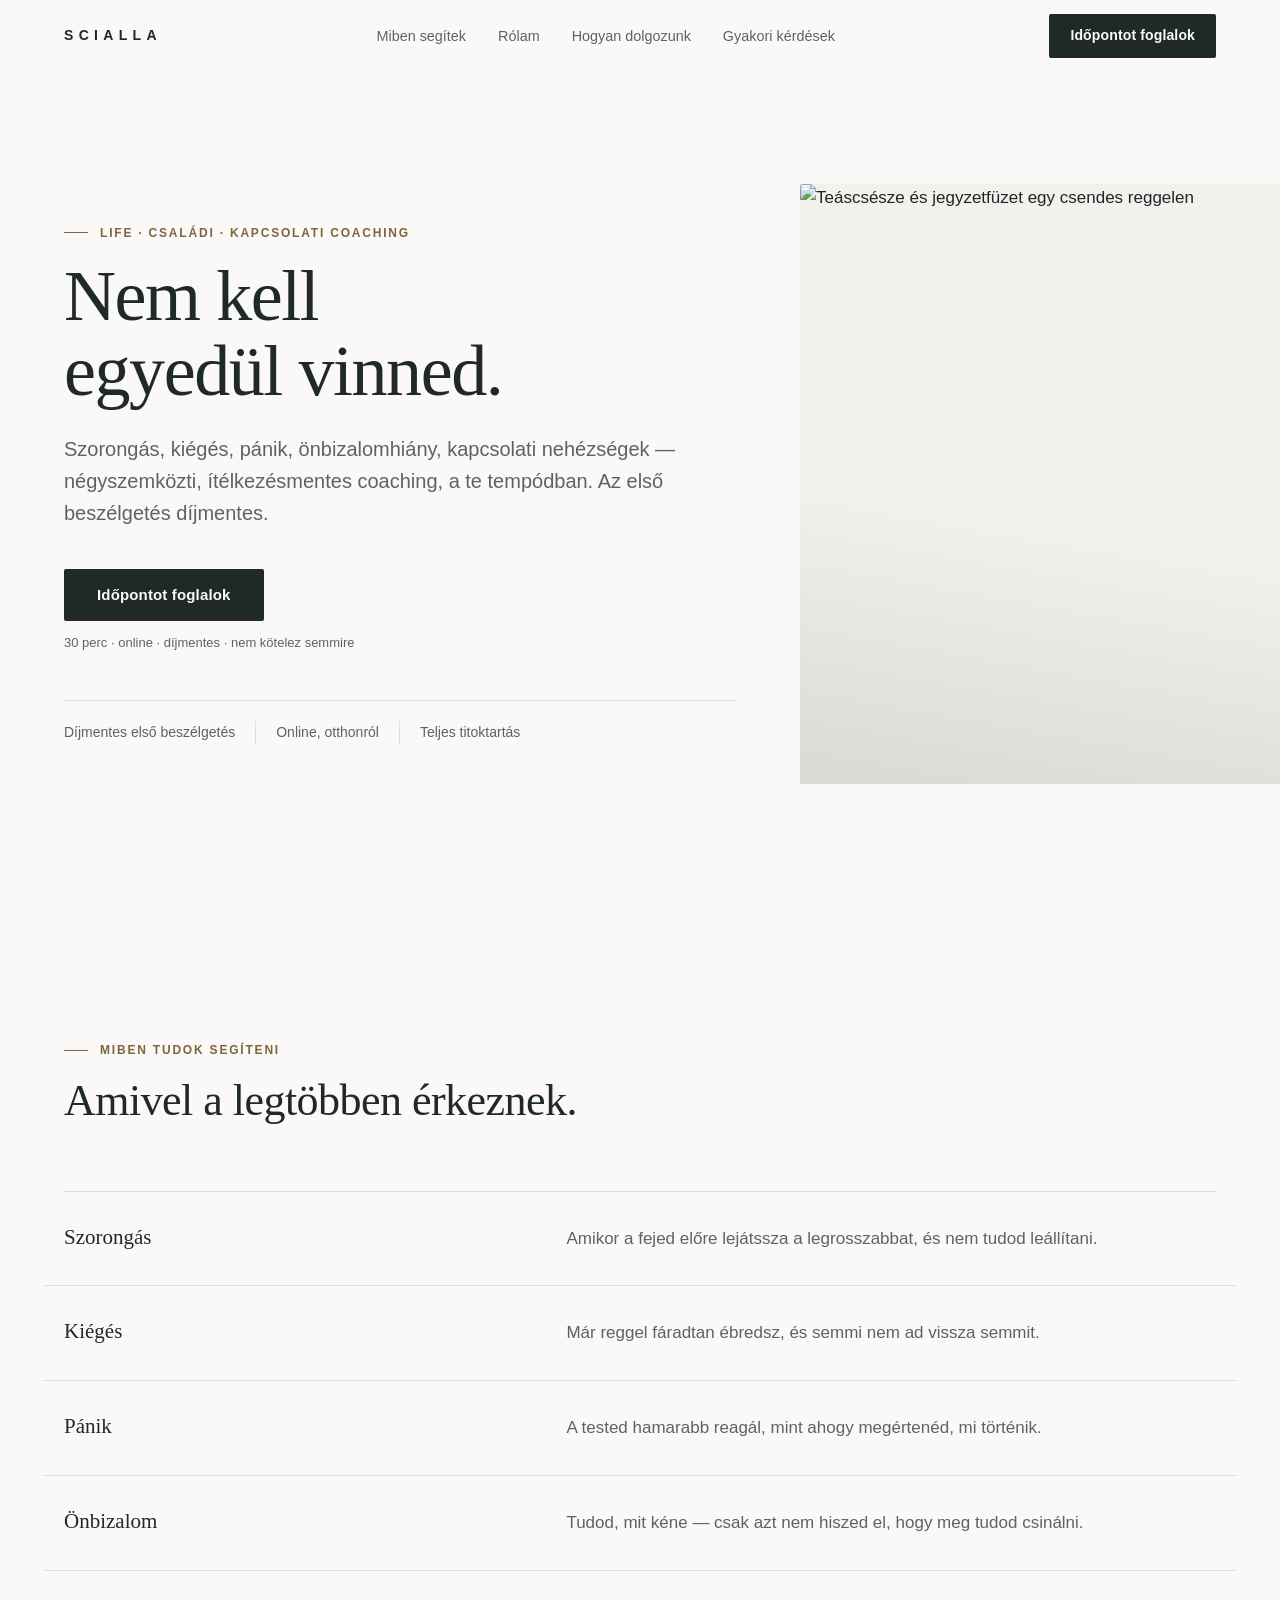
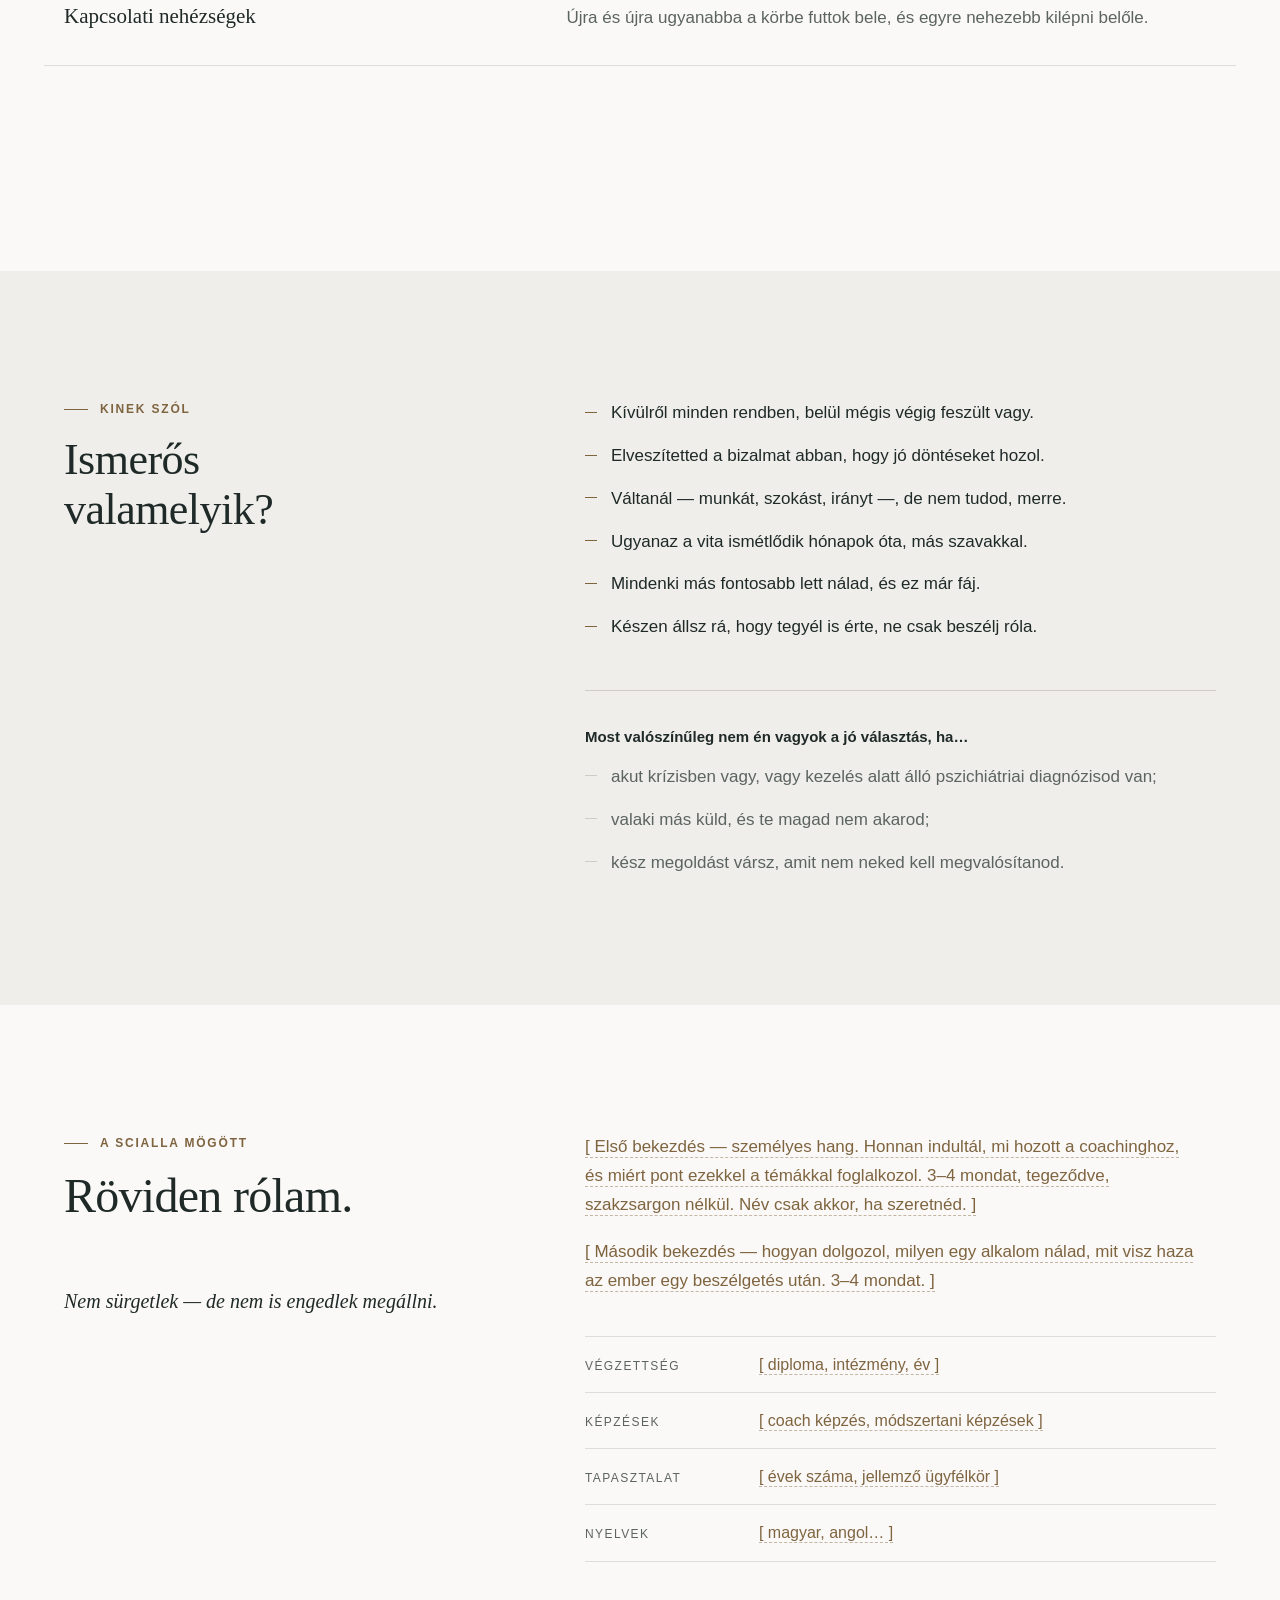
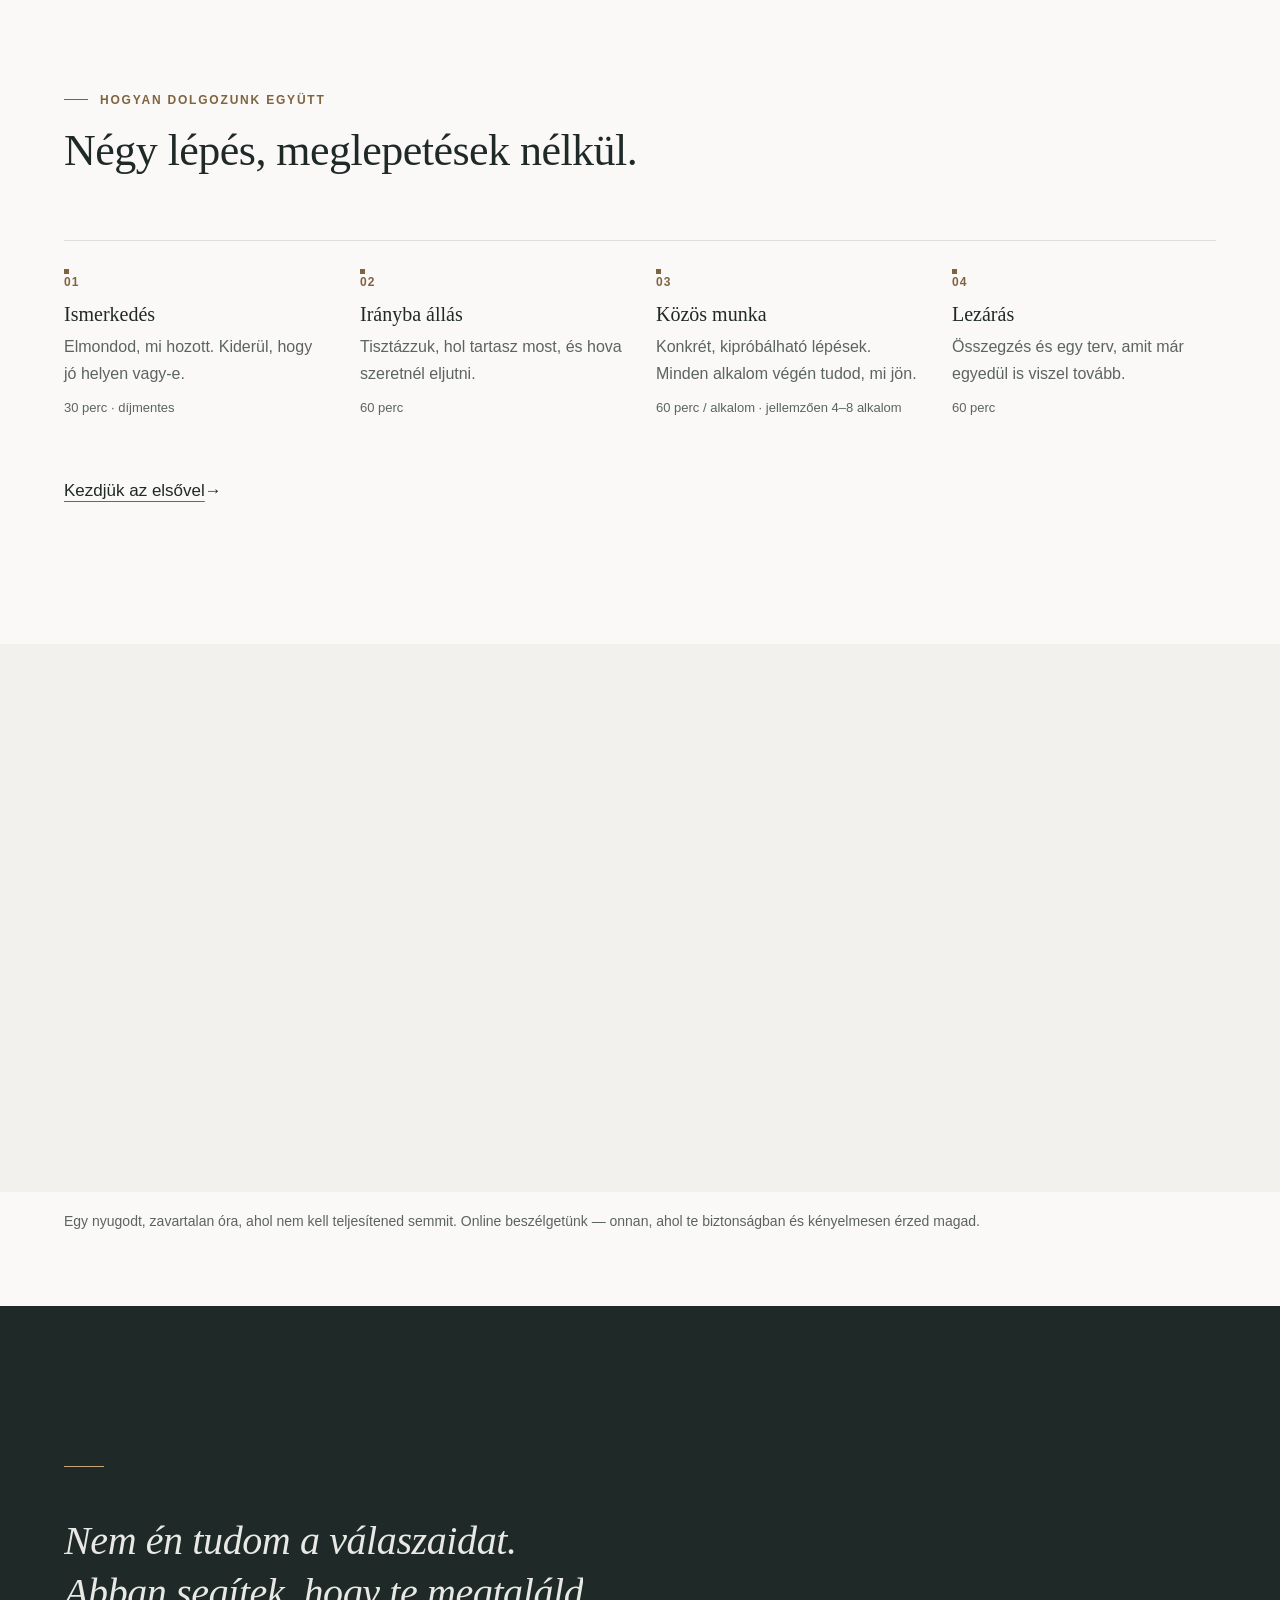
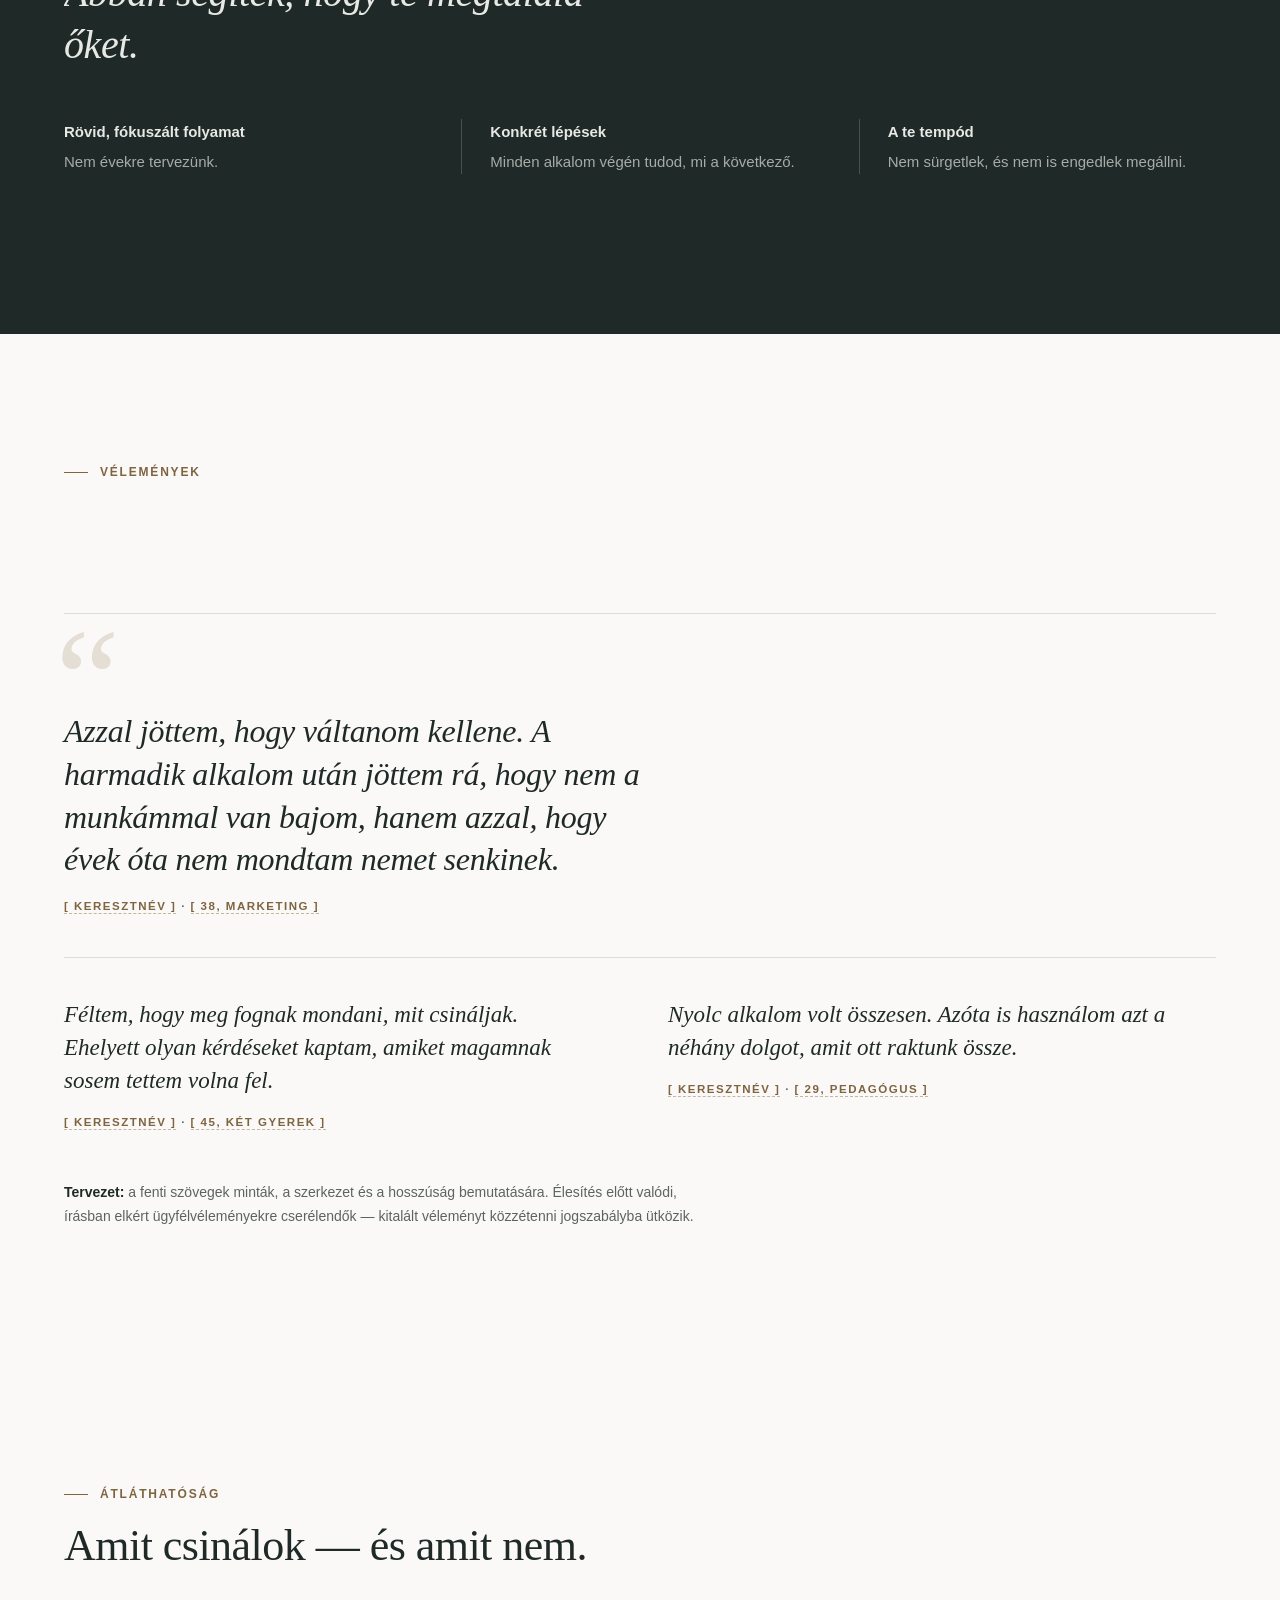
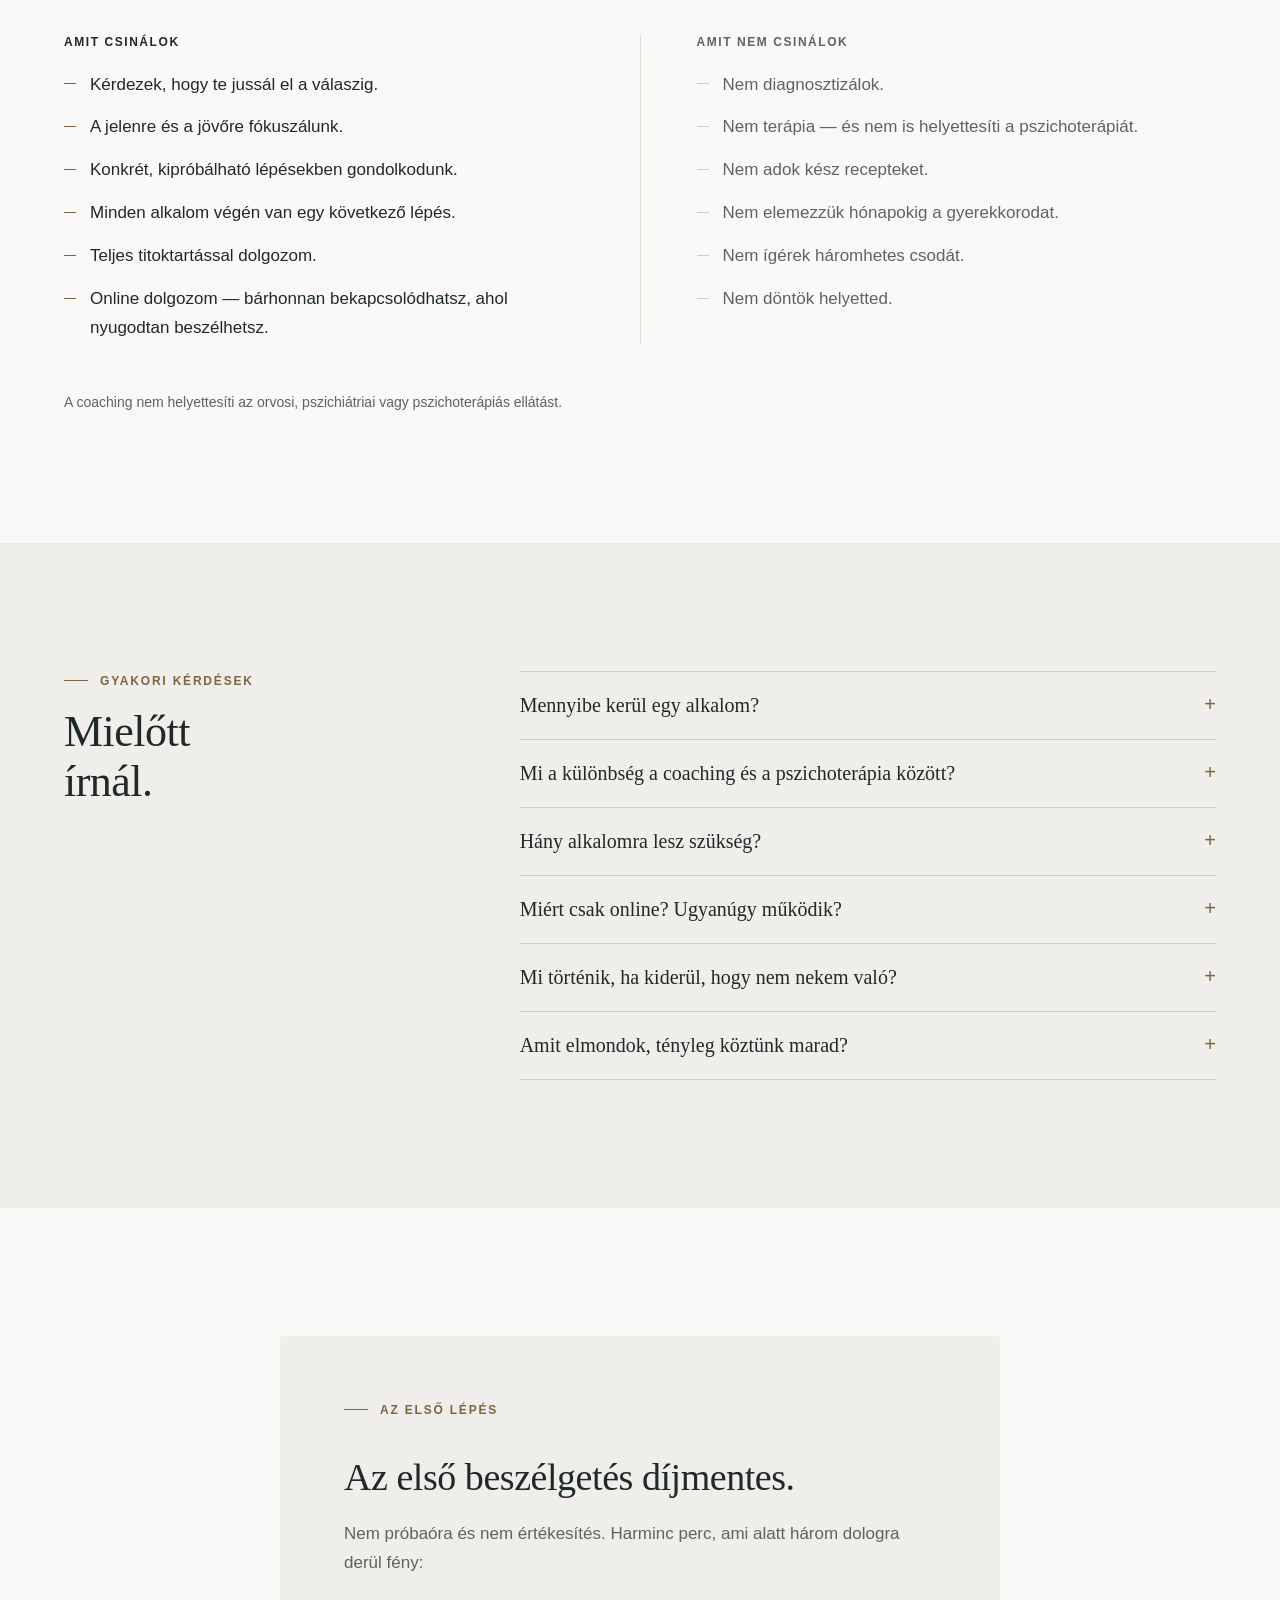
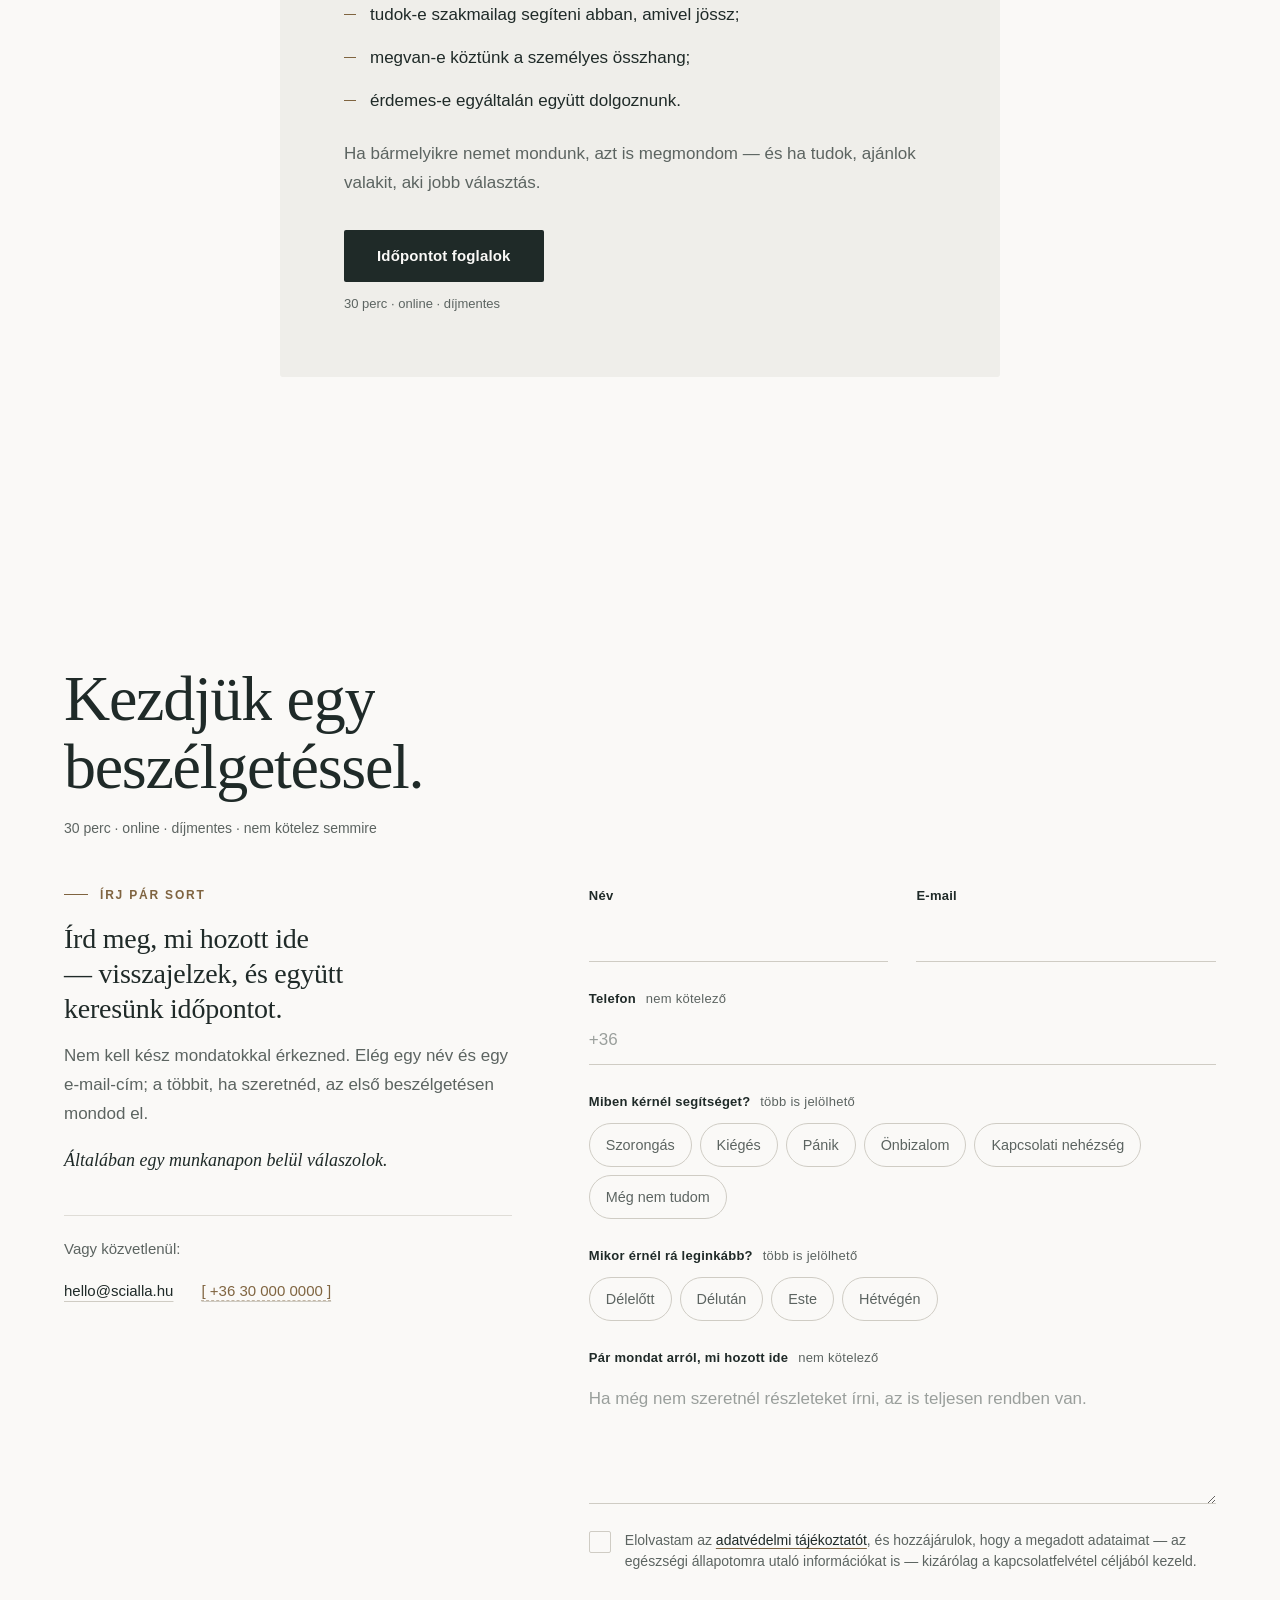
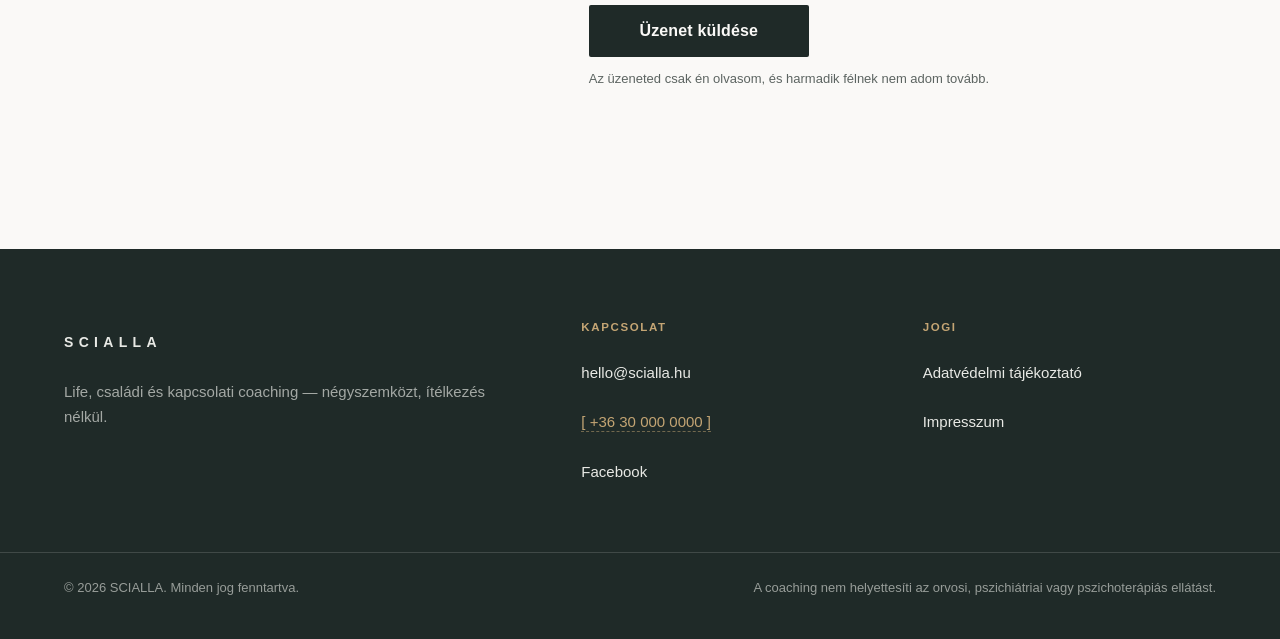
==== commit be461a6b: "Csak online beszélgetés, portrék helyett hangulatképek - Minden személyes/helyszín említés kikerült;" ====
--- a/index.html
+++ b/index.html
@@ -13,7 +13,7 @@
 <meta property="og:site_name" content="SCIALLA">
 <meta property="og:title" content="SCIALLA — Life, családi és kapcsolati coaching">
 <meta property="og:description" content="Négyszemközti, ítélkezésmentes coaching, a te tempódban. Az első beszélgetés díjmentes.">
-<meta property="og:image" content="https://images.unsplash.com/photo-1745434159123-4908d0b9df94?auto=format&amp;fit=crop&amp;crop=faces&amp;w=1200&amp;h=630&amp;q=80">
+<meta property="og:image" content="https://images.unsplash.com/photo-1728931710079-5fff6ae56b89?auto=format&amp;fit=crop&amp;w=1200&amp;h=630&amp;q=80">
 <meta name="twitter:card" content="summary_large_image">
 
 <link rel="icon" href="assets/img/favicon.svg" type="image/svg+xml">
@@ -21,7 +21,7 @@
 <link rel="preconnect" href="https://fonts.gstatic.com" crossorigin>
 <link rel="preconnect" href="https://images.unsplash.com" crossorigin>
 <link rel="stylesheet" href="https://fonts.googleapis.com/css2?family=Newsreader:ital,opsz,wght@0,6..72,200..500;1,6..72,200..400&family=Schibsted+Grotesk:wght@400..600&display=swap">
-<link rel="stylesheet" href="assets/styles.css?v=4">
+<link rel="stylesheet" href="assets/styles.css?v=5">
 <script>document.documentElement.className += " js";</script>
 </head>
 
@@ -92,18 +92,18 @@
 
         <ul class="trust reveal d4">
           <li>Díjmentes első beszélgetés</li>
-          <li>Online és személyesen</li>
+          <li>Online, otthonról</li>
           <li>Teljes titoktartás</li>
         </ul>
       </div>
 
-      <!-- CSERE: a stock fotó helyére a valódi portré (1600×2000 px, WebP/AVIF) -->
+      <!-- Hangulatkép (a coach nem szerepel fotón). Saját képre cserélhető: 1600×2000 px, WebP/AVIF -->
       <figure class="hero__media photo reveal d2">
-        <img src="https://images.unsplash.com/photo-1745434159123-4908d0b9df94?auto=format&amp;fit=crop&amp;crop=faces&amp;w=900&amp;h=1125&amp;q=80"
-             srcset="https://images.unsplash.com/photo-1745434159123-4908d0b9df94?auto=format&amp;fit=crop&amp;crop=faces&amp;w=700&amp;h=875&amp;q=80 700w,
-                     https://images.unsplash.com/photo-1745434159123-4908d0b9df94?auto=format&amp;fit=crop&amp;crop=faces&amp;w=1100&amp;h=1375&amp;q=80 1100w"
+        <img src="https://images.unsplash.com/photo-1728931710079-5fff6ae56b89?auto=format&amp;fit=crop&amp;w=900&amp;h=1125&amp;q=80"
+             srcset="https://images.unsplash.com/photo-1728931710079-5fff6ae56b89?auto=format&amp;fit=crop&amp;w=700&amp;h=875&amp;q=80 700w,
+                     https://images.unsplash.com/photo-1728931710079-5fff6ae56b89?auto=format&amp;fit=crop&amp;w=1100&amp;h=1375&amp;q=80 1100w"
              sizes="(min-width: 900px) 42vw, 100vw"
-             alt="Portré a SCIALLA coachról"
+             alt="Teáscsésze és jegyzetfüzet egy csendes reggelen"
              width="900" height="1125"
              fetchpriority="high" decoding="async">
       </figure>
@@ -177,26 +177,21 @@
   </section>
 
   <!-- ========================================================== 04 BEMUTATKOZÁS -->
-  <section class="about bleed" id="rolam" aria-labelledby="rolam-cim">
-    <div class="about__inner">
-
-      <!-- CSERE: a stock fotó helyére a valódi második portré -->
-      <figure class="about__media photo reveal">
-        <img src="https://images.unsplash.com/photo-1728931710079-5fff6ae56b89?auto=format&amp;fit=crop&amp;w=900&amp;h=1125&amp;q=80"
-             srcset="https://images.unsplash.com/photo-1728931710079-5fff6ae56b89?auto=format&amp;fit=crop&amp;w=700&amp;h=875&amp;q=80 700w,
-                     https://images.unsplash.com/photo-1728931710079-5fff6ae56b89?auto=format&amp;fit=crop&amp;w=1100&amp;h=1375&amp;q=80 1100w"
-             sizes="(min-width: 900px) 38vw, 100vw"
-             alt="Teáscsésze és jegyzetfüzet egy csendes reggelen"
-             width="900" height="1125" loading="lazy" decoding="async">
-      </figure>
+  <!-- Fotó nélküli bemutatkozás: a coach nem szeretne megjelenni az oldalon -->
+  <section class="about" id="rolam" aria-labelledby="rolam-cim">
+    <div class="container about__inner">
+
+      <div class="about__head">
+        <p class="eyebrow reveal">A SCIALLA mögött</p>
+        <h2 id="rolam-cim" class="about__name reveal d1">Röviden rólam.</h2>
+        <p class="signature reveal d2">Nem sürgetlek — de nem is engedlek megállni.</p>
+      </div>
 
       <div class="about__text">
-        <p class="eyebrow reveal">A SCIALLA mögött</p>
-        <h2 id="rolam-cim" class="about__name reveal"><span class="ph">[ A coach neve ]</span></h2>
-
         <div class="prose reveal d1">
           <p><span class="ph">[ Első bekezdés — személyes hang. Honnan indultál, mi hozott a coachinghoz,
-            és miért pont ezekkel a témákkal foglalkozol. 3–4 mondat, tegeződve, szakzsargon nélkül. ]</span></p>
+            és miért pont ezekkel a témákkal foglalkozol. 3–4 mondat, tegeződve, szakzsargon nélkül.
+            Név csak akkor, ha szeretnéd. ]</span></p>
           <p><span class="ph">[ Második bekezdés — hogyan dolgozol, milyen egy alkalom nálad, mit visz haza
             az ember egy beszélgetés után. 3–4 mondat. ]</span></p>
         </div>
@@ -219,8 +214,6 @@
             <dd><span class="ph">[ magyar, angol… ]</span></dd>
           </div>
         </dl>
-
-        <p class="signature reveal d3">Nem sürgetlek — de nem is engedlek megállni.</p>
       </div>
 
     </div>
@@ -269,18 +262,18 @@
 
   <!-- ========================================================== 06 KÉPSÁV -->
   <figure class="band reveal">
-    <!-- CSERE: a stock fotó helyére valódi kép a saját teredről -->
+    <!-- Hangulatkép az online beszélgetéshez (szabad felhasználású Unsplash-fotó) -->
     <picture>
       <source media="(min-width: 900px)"
-              srcset="https://images.unsplash.com/photo-1679215805585-bd03a616d807?auto=format&amp;fit=crop&amp;w=2000&amp;h=857&amp;q=80">
+              srcset="https://images.unsplash.com/photo-1703914647827-5e4d2e7d5365?auto=format&amp;fit=crop&amp;w=2000&amp;h=857&amp;q=80">
       <img class="band__img"
-           src="https://images.unsplash.com/photo-1679215805585-bd03a616d807?auto=format&amp;fit=crop&amp;w=1000&amp;h=667&amp;q=80"
-           alt="Két ember beszélget egy világos, nyugodt nappaliban"
+           src="https://images.unsplash.com/photo-1703914647827-5e4d2e7d5365?auto=format&amp;fit=crop&amp;w=1000&amp;h=667&amp;q=80"
+           alt="Teáscsésze egy laptop mellett, csendes otthoni sarokban"
            width="1000" height="667" loading="lazy" decoding="async">
     </picture>
     <figcaption class="band__caption container">
-      Egy nyugodt, zavartalan tér, ahol nem kell teljesítened semmit.
-      Személyesen <span class="ph">[ helyszín ]</span>, vagy online, otthonról.
+      Egy nyugodt, zavartalan óra, ahol nem kell teljesítened semmit.
+      Online beszélgetünk — onnan, ahol te biztonságban és kényelmesen érzed magad.
     </figcaption>
   </figure>
 
@@ -359,7 +352,7 @@
             <li>Konkrét, kipróbálható lépésekben gondolkodunk.</li>
             <li>Minden alkalom végén van egy következő lépés.</li>
             <li>Teljes titoktartással dolgozom.</li>
-            <li>Online és személyesen is elérhető vagyok.</li>
+            <li>Online dolgozom — bárhonnan bekapcsolódhatsz, ahol nyugodtan beszélhetsz.</li>
           </ul>
         </div>
 
@@ -423,11 +416,12 @@
         </details>
 
         <details class="faq__item">
-          <summary>Online is ugyanúgy működik?</summary>
+          <summary>Miért csak online? Ugyanúgy működik?</summary>
           <div class="faq__a">
-            <p>Igen. Az ügyfeleim jelentős része végig online dolgozik velem, és a tapasztalat
-              az, hogy a saját, ismerős környezetben sokan hamarabb megnyílnak. Videóhívásban
-              beszélünk, nincs szükség semmilyen külön alkalmazásra.</p>
+            <p>Igen, ugyanúgy működik. A tapasztalat az, hogy a saját, ismerős környezetben sokan
+              hamarabb megnyílnak, és nem kell utazással, parkolással, várakozással töltened az időt.
+              Videóhívásban beszélünk, a böngésződből — nincs szükség külön alkalmazásra. Elég egy
+              csendes sarok, ahol fél-egy óráig nem zavar senki.</p>
           </div>
         </details>
 
@@ -476,7 +470,7 @@
 
         <div class="panel__cta">
           <a class="btn btn--primary" href="#foglalas">Időpontot foglalok</a>
-          <p class="btn-note">30 perc · online vagy személyesen · díjmentes</p>
+          <p class="btn-note">30 perc · online · díjmentes</p>
         </div>
       </div>
     </div>
@@ -487,7 +481,7 @@
     <div class="container booking">
       <div class="booking__head">
         <h2 id="foglalas-cim" class="booking__title split reveal">Kezdjük egy beszélgetéssel.</h2>
-        <p class="booking__meta reveal d1">30 perc · online vagy személyesen · díjmentes · nem kötelez semmire</p>
+        <p class="booking__meta reveal d1">30 perc · online · díjmentes · nem kötelez semmire</p>
       </div>
 
       <!--
@@ -562,11 +556,12 @@
           </fieldset>
 
           <fieldset class="field">
-            <legend class="field__label">Hogyan beszélgetnél szívesebben?</legend>
+            <legend class="field__label">Mikor érnél rá leginkább? <span class="field__opt">több is jelölhető</span></legend>
             <div class="chips">
-              <label class="chip"><input type="radio" name="forma" value="Online" checked><span>Online</span></label>
-              <label class="chip"><input type="radio" name="forma" value="Személyesen"><span>Személyesen</span></label>
-              <label class="chip"><input type="radio" name="forma" value="Mindegy"><span>Mindegy</span></label>
+              <label class="chip"><input type="checkbox" name="idopont" value="Délelőtt"><span>Délelőtt</span></label>
+              <label class="chip"><input type="checkbox" name="idopont" value="Délután"><span>Délután</span></label>
+              <label class="chip"><input type="checkbox" name="idopont" value="Este"><span>Este</span></label>
+              <label class="chip"><input type="checkbox" name="idopont" value="Hétvégén"><span>Hétvégén</span></label>
             </div>
           </fieldset>
 
@@ -658,6 +653,6 @@
   <a class="btn btn--primary btn--block" href="#foglalas">Időpontot foglalok</a>
 </div>
 
-<script src="assets/script.js?v=4" defer></script>
+<script src="assets/script.js?v=5" defer></script>
 </body>
 </html>
--- a/assets/styles.css
+++ b/assets/styles.css
@@ -317,11 +317,8 @@
 .about{padding-block:clamp(80px,12vw,128px)}
 /* két azonos hátterű blokk között ne duplázódjon a térköz */
 .about + .section{padding-top:0}
-.about__inner{grid-column:content;display:grid;gap:clamp(40px,6vw,72px);align-items:start}
-.about__media img{
-  width:100%;height:auto;aspect-ratio:4/5;object-fit:cover;
-  border-radius:2px;background:var(--nebbia);
-}
+.about__inner{display:grid;gap:clamp(32px,5vw,56px);align-items:start}
+.about__head{display:grid;justify-items:start}
 .about__name{
   font-size:clamp(1.875rem,5vw,3rem);line-height:1.1;
   letter-spacing:-.015em;margin-bottom:28px;
@@ -761,13 +758,10 @@
     gap:clamp(40px,5vw,80px);
   }
 
-  /* bemutatkozás: tükrözve, a portré a bal széléig fut */
-  .about__inner{
-    grid-column:full-start / content-end;
-    grid-template-columns:minmax(0,5fr) minmax(0,7fr);
-    gap:clamp(40px,5vw,80px);
-    align-items:center;
-  }
+  /* bemutatkozás fotó nélkül: sticky cím balra, szöveg jobbra */
+  .about__inner{grid-template-columns:minmax(0,.42fr) minmax(0,.58fr);gap:64px}
+  .about__head{position:sticky;top:calc(var(--header-h) + 40px)}
+  .about .credentials{margin-top:clamp(32px,4vw,40px)}
 
   /* problémák: kétoszlopos sor + hover */
   .topic{
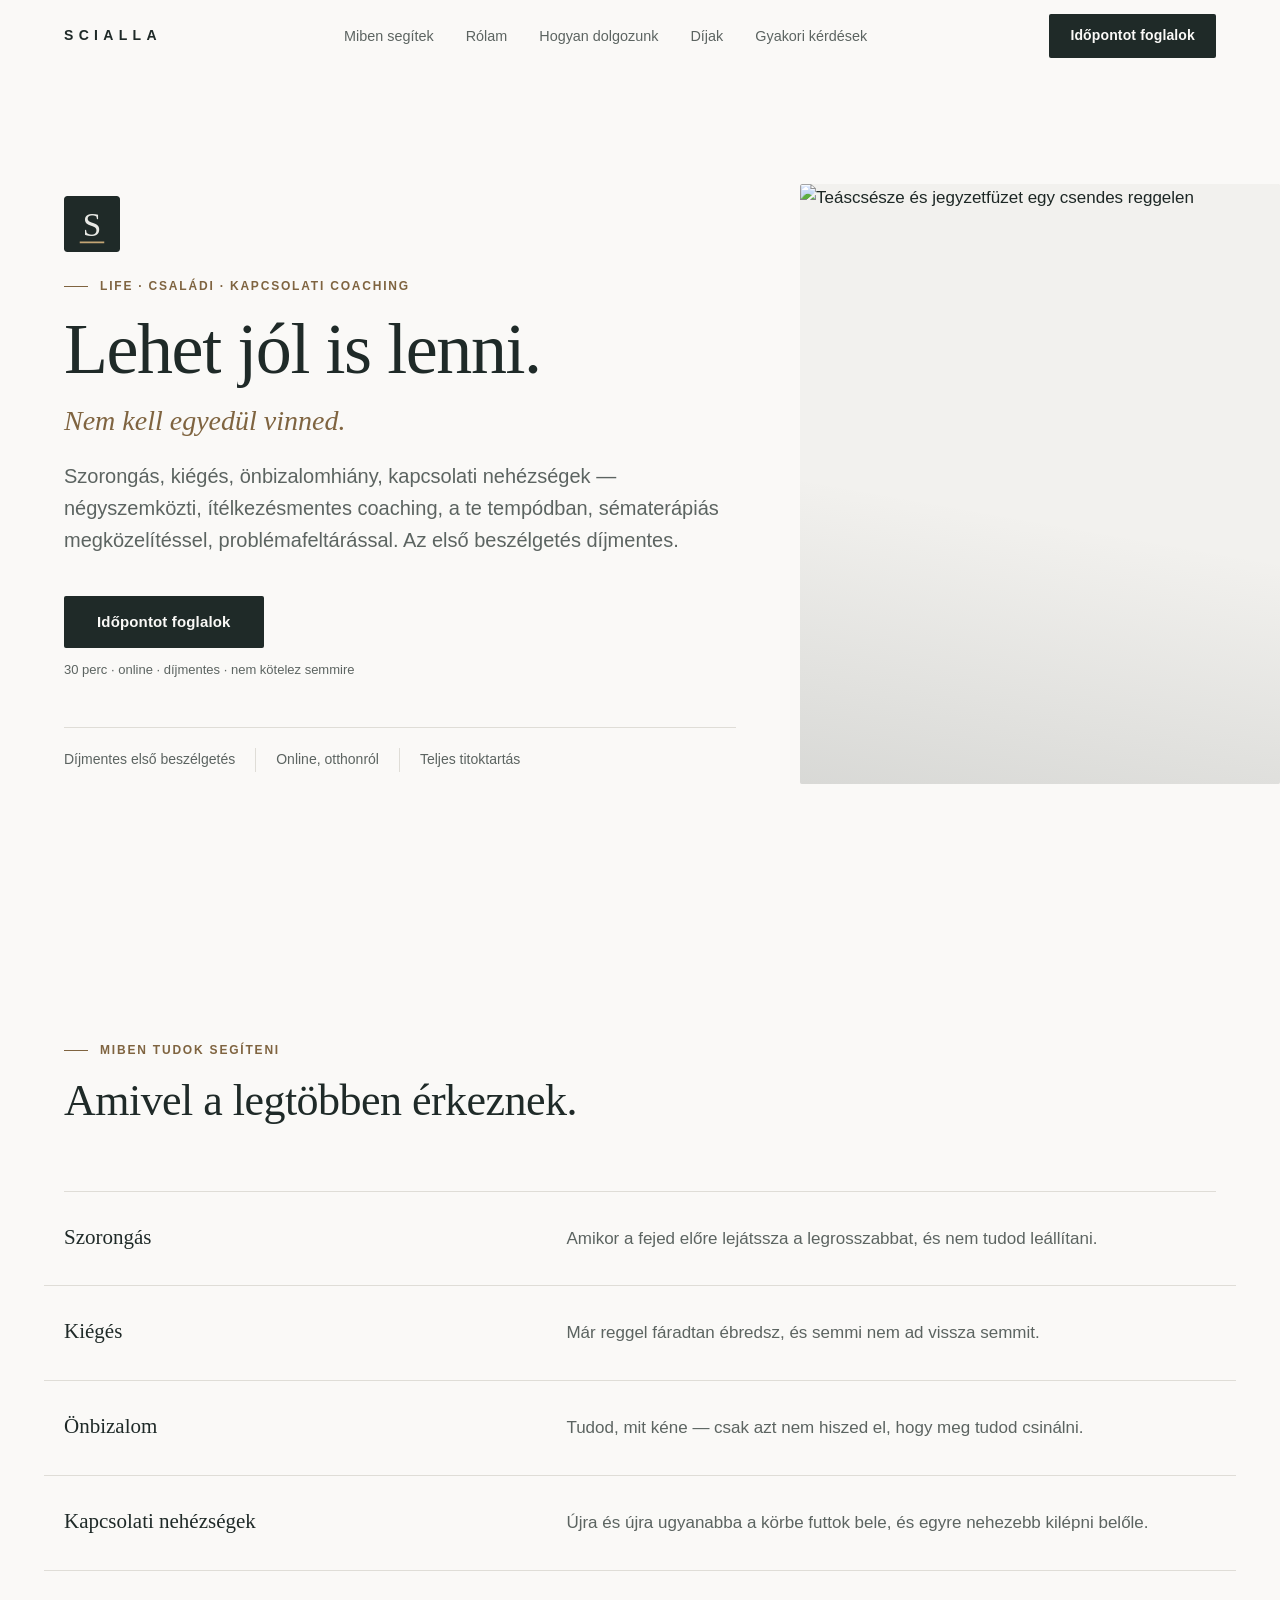
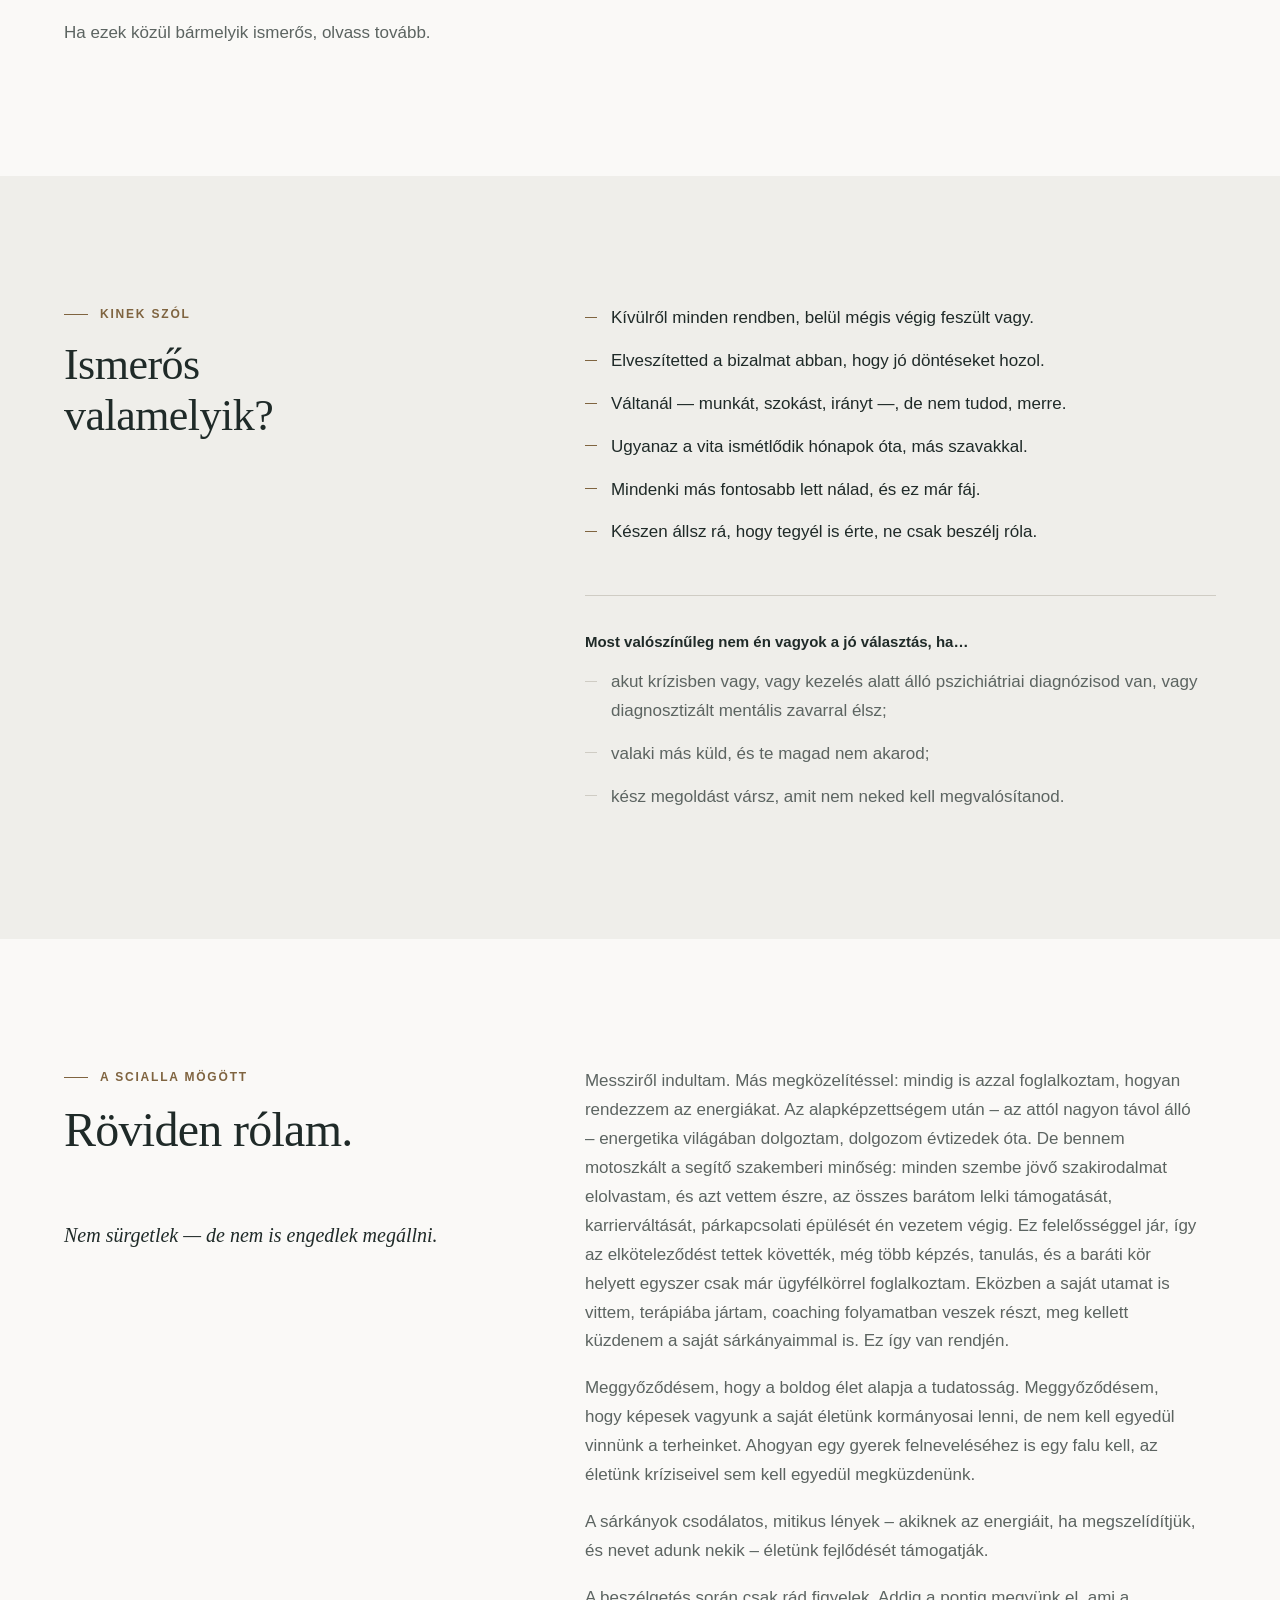
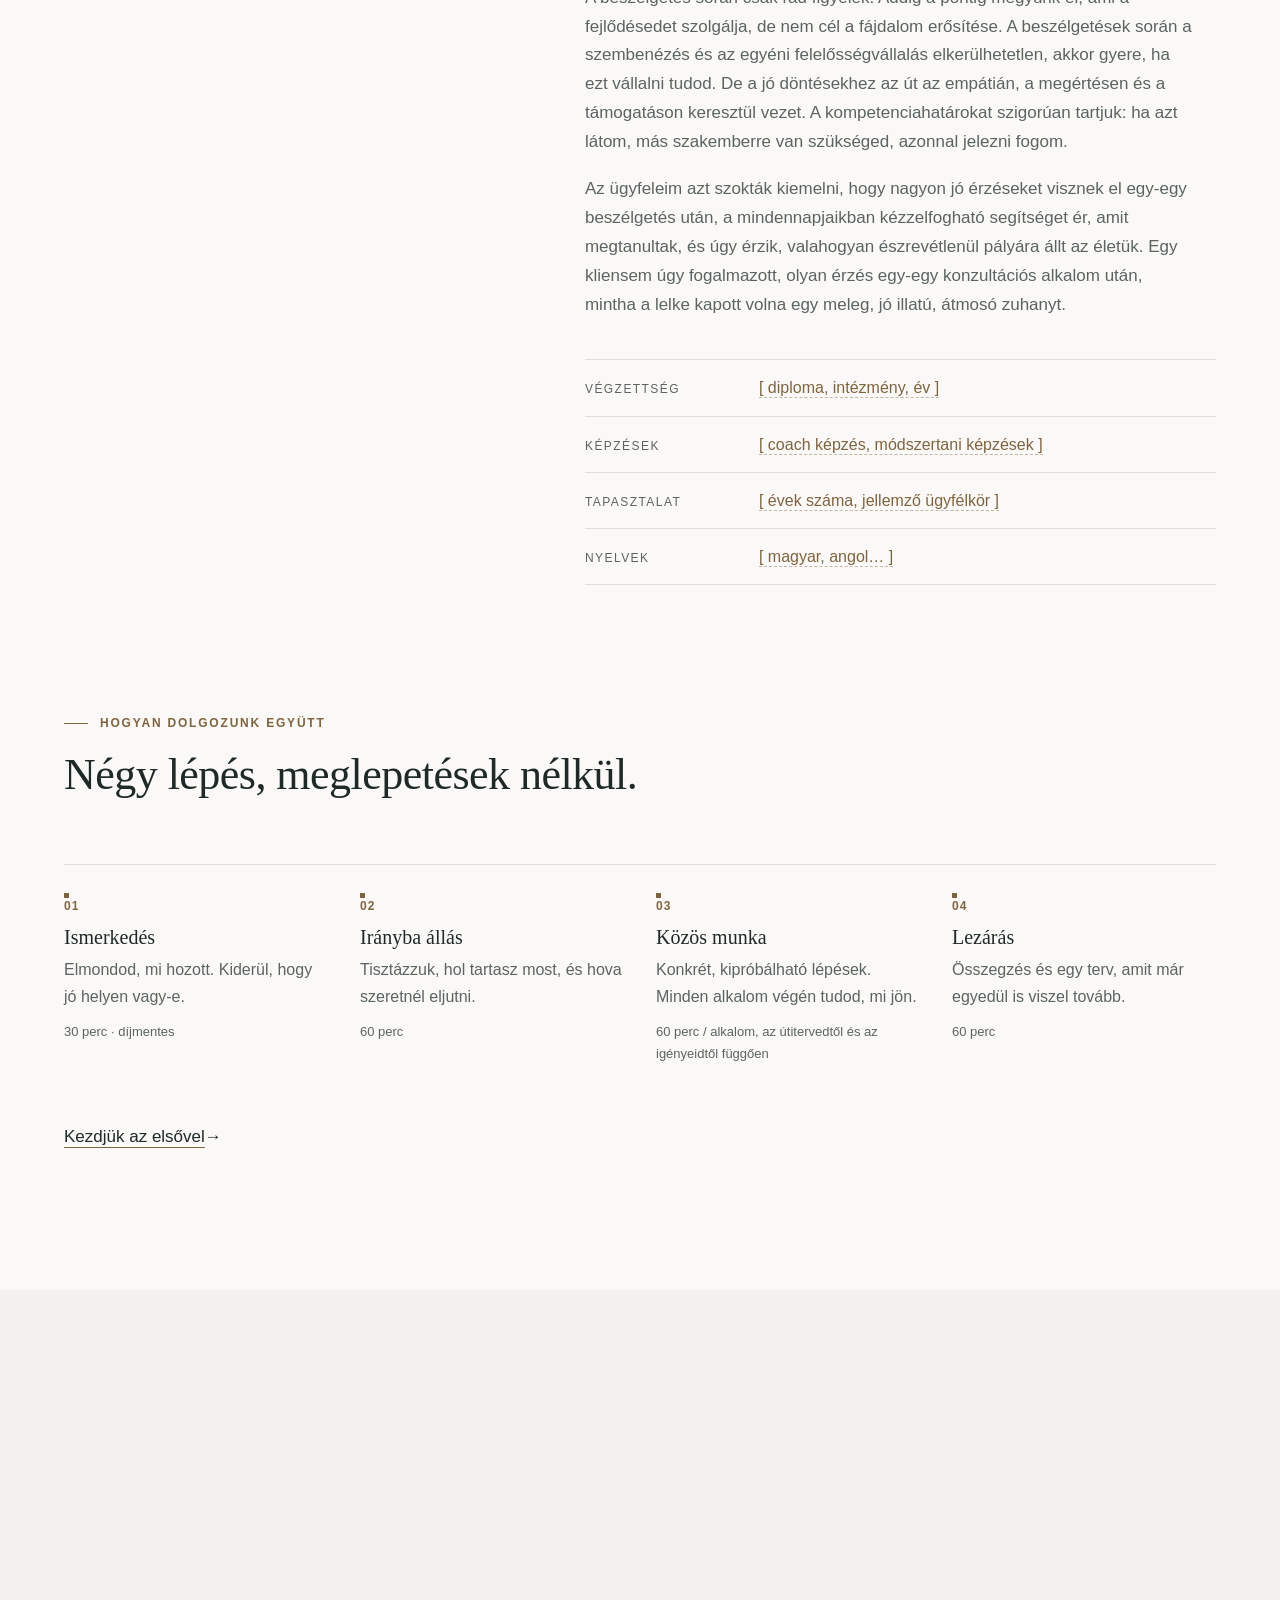
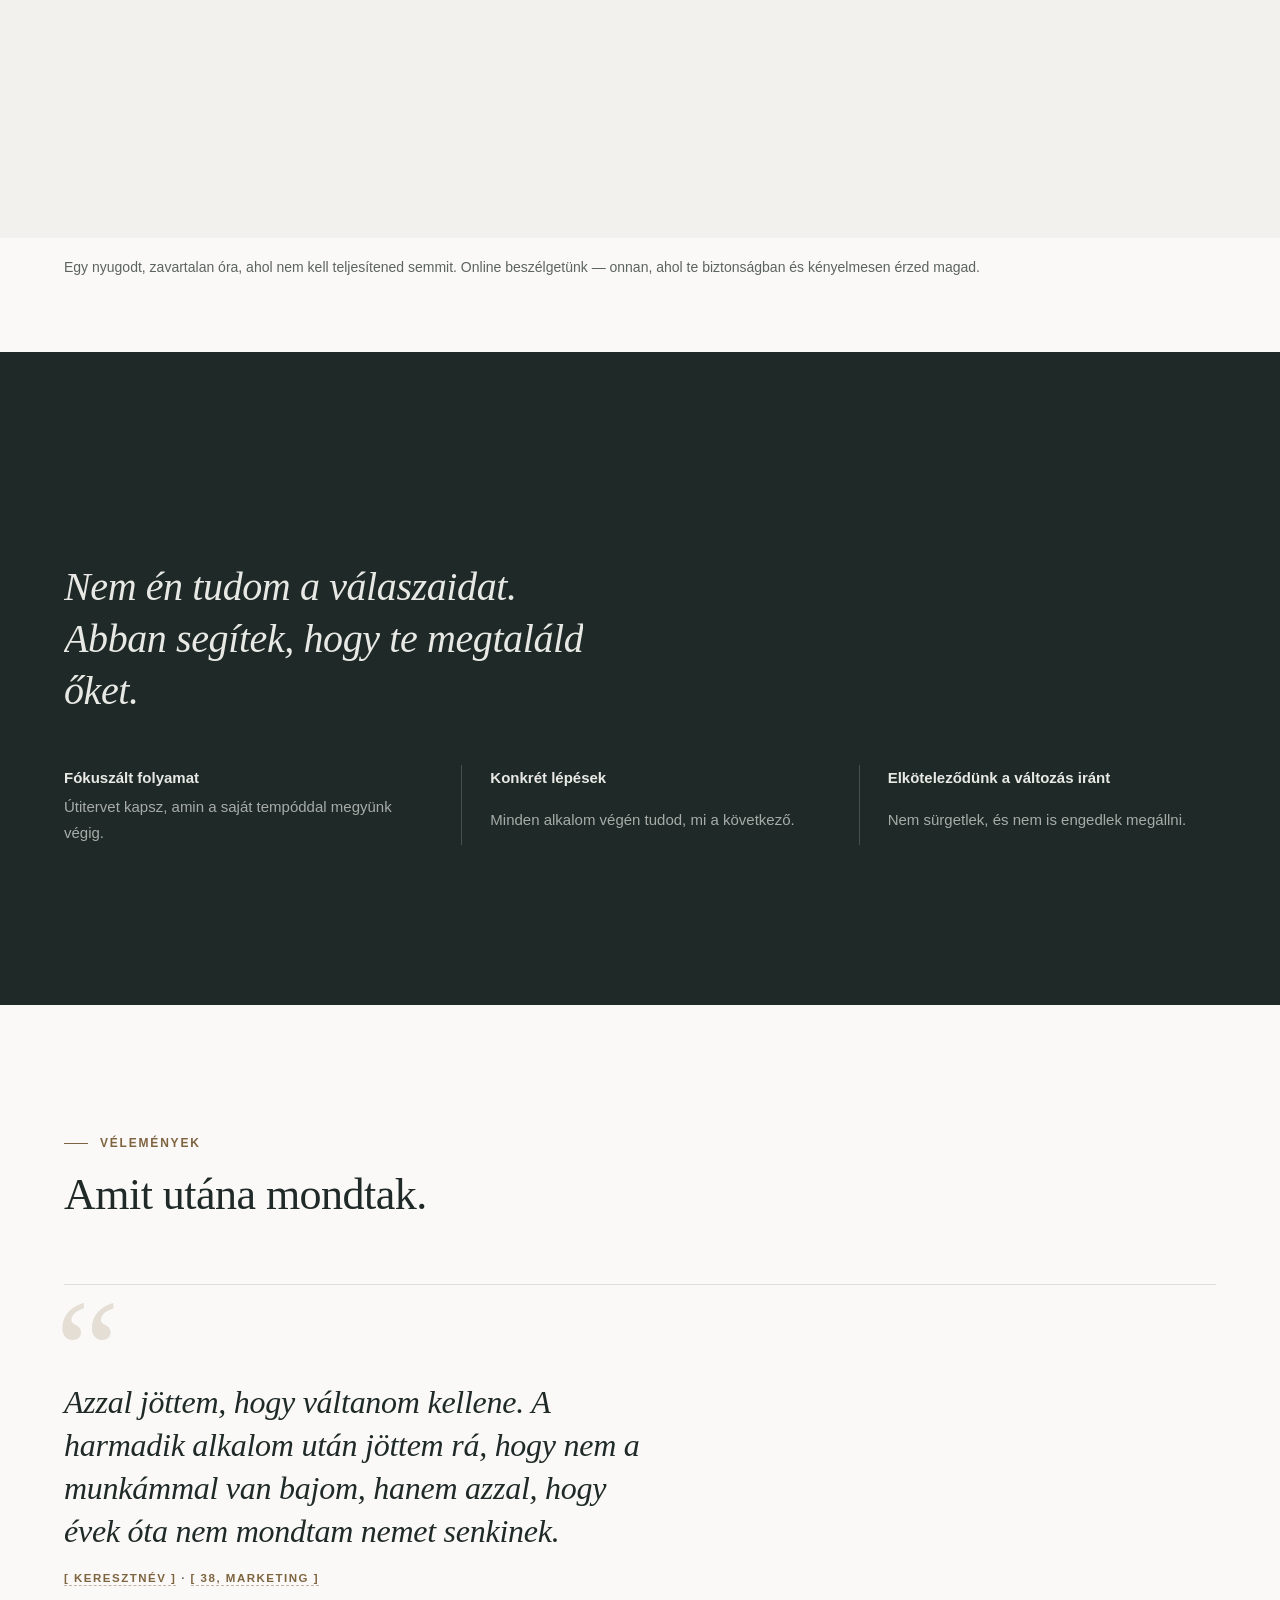
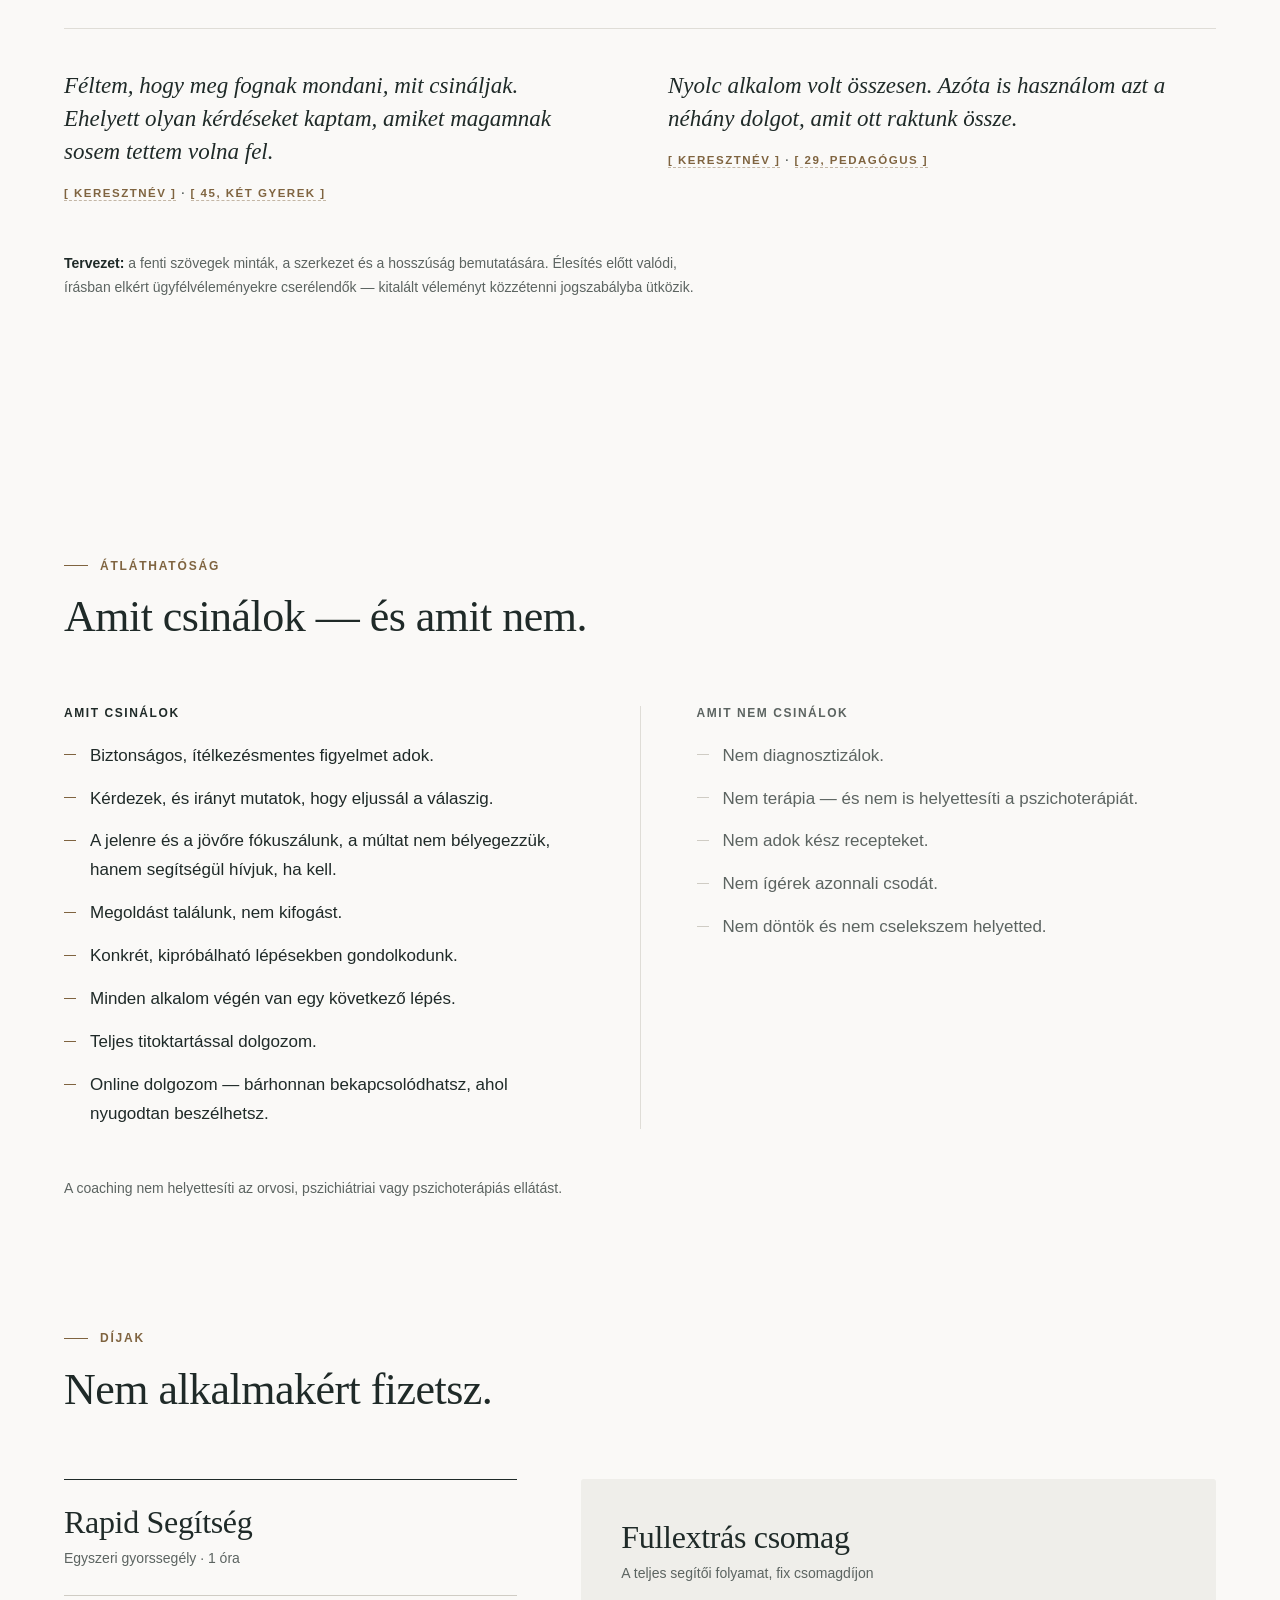
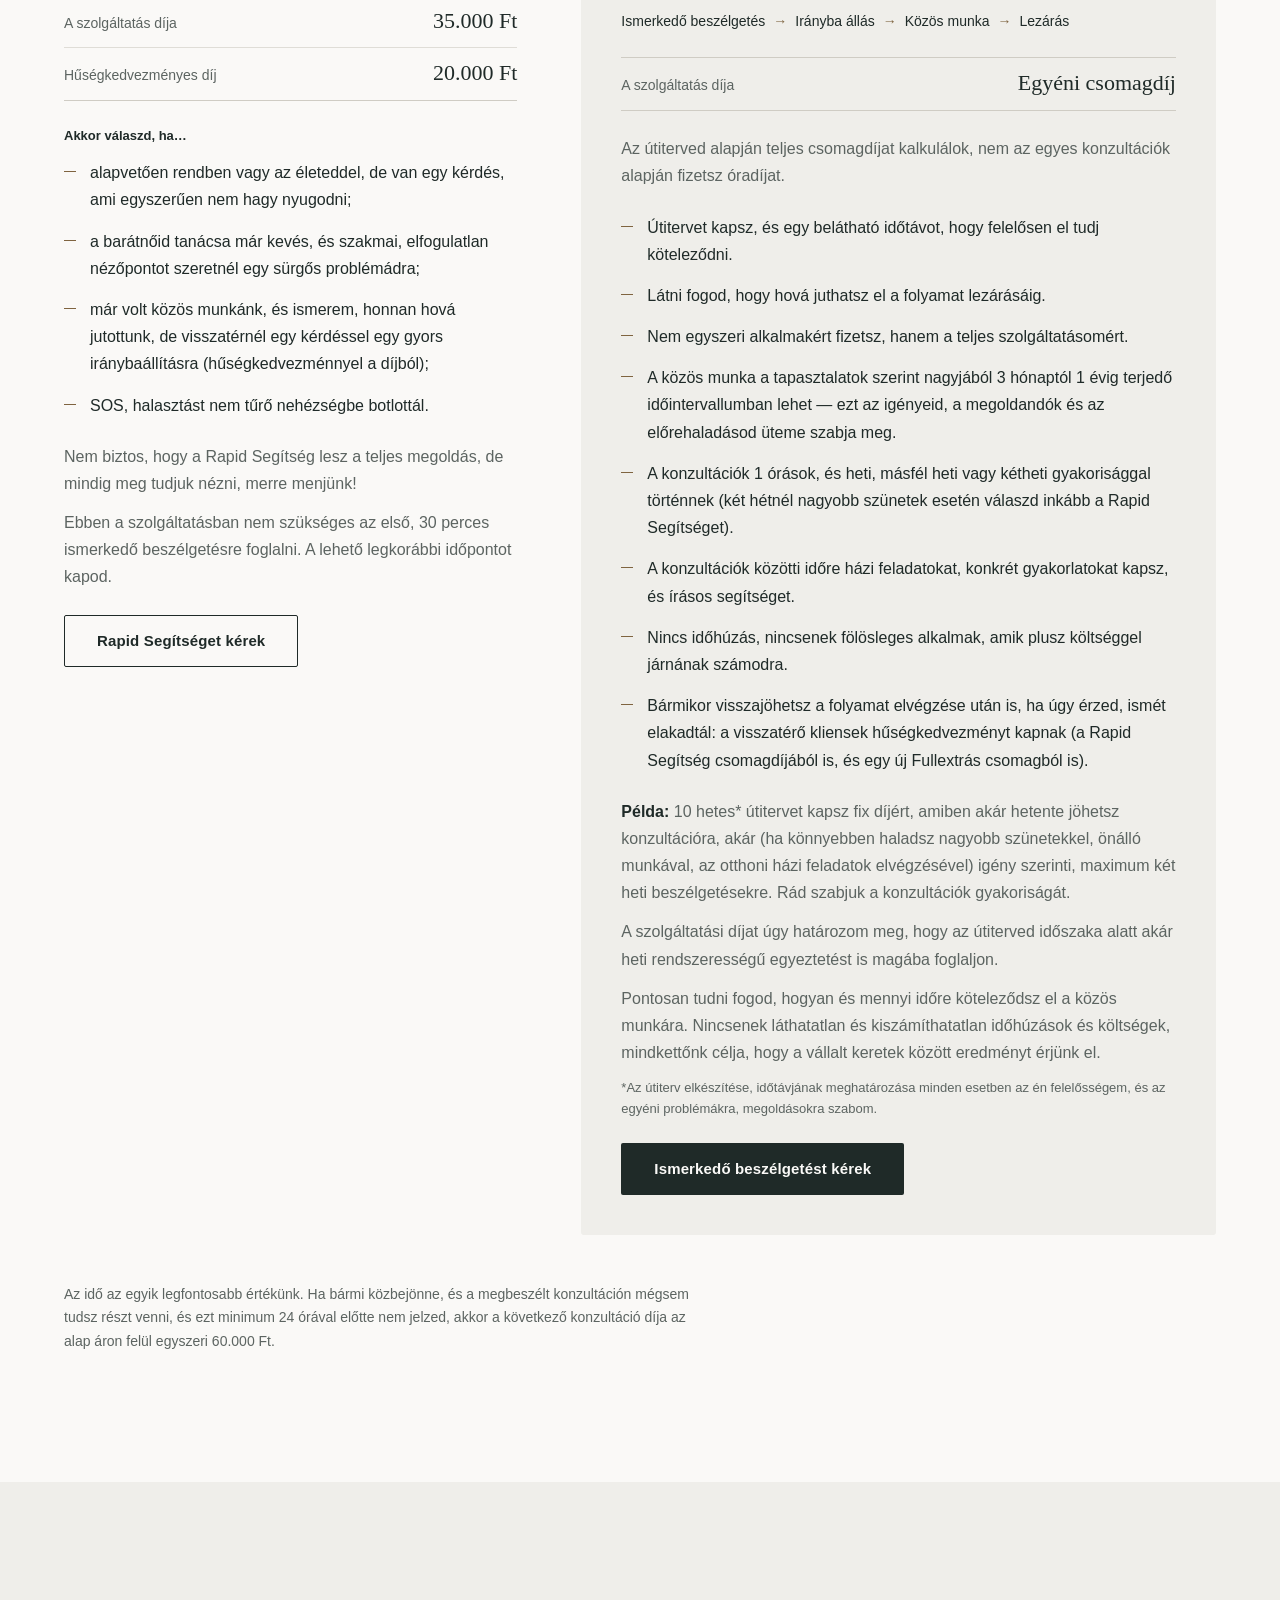
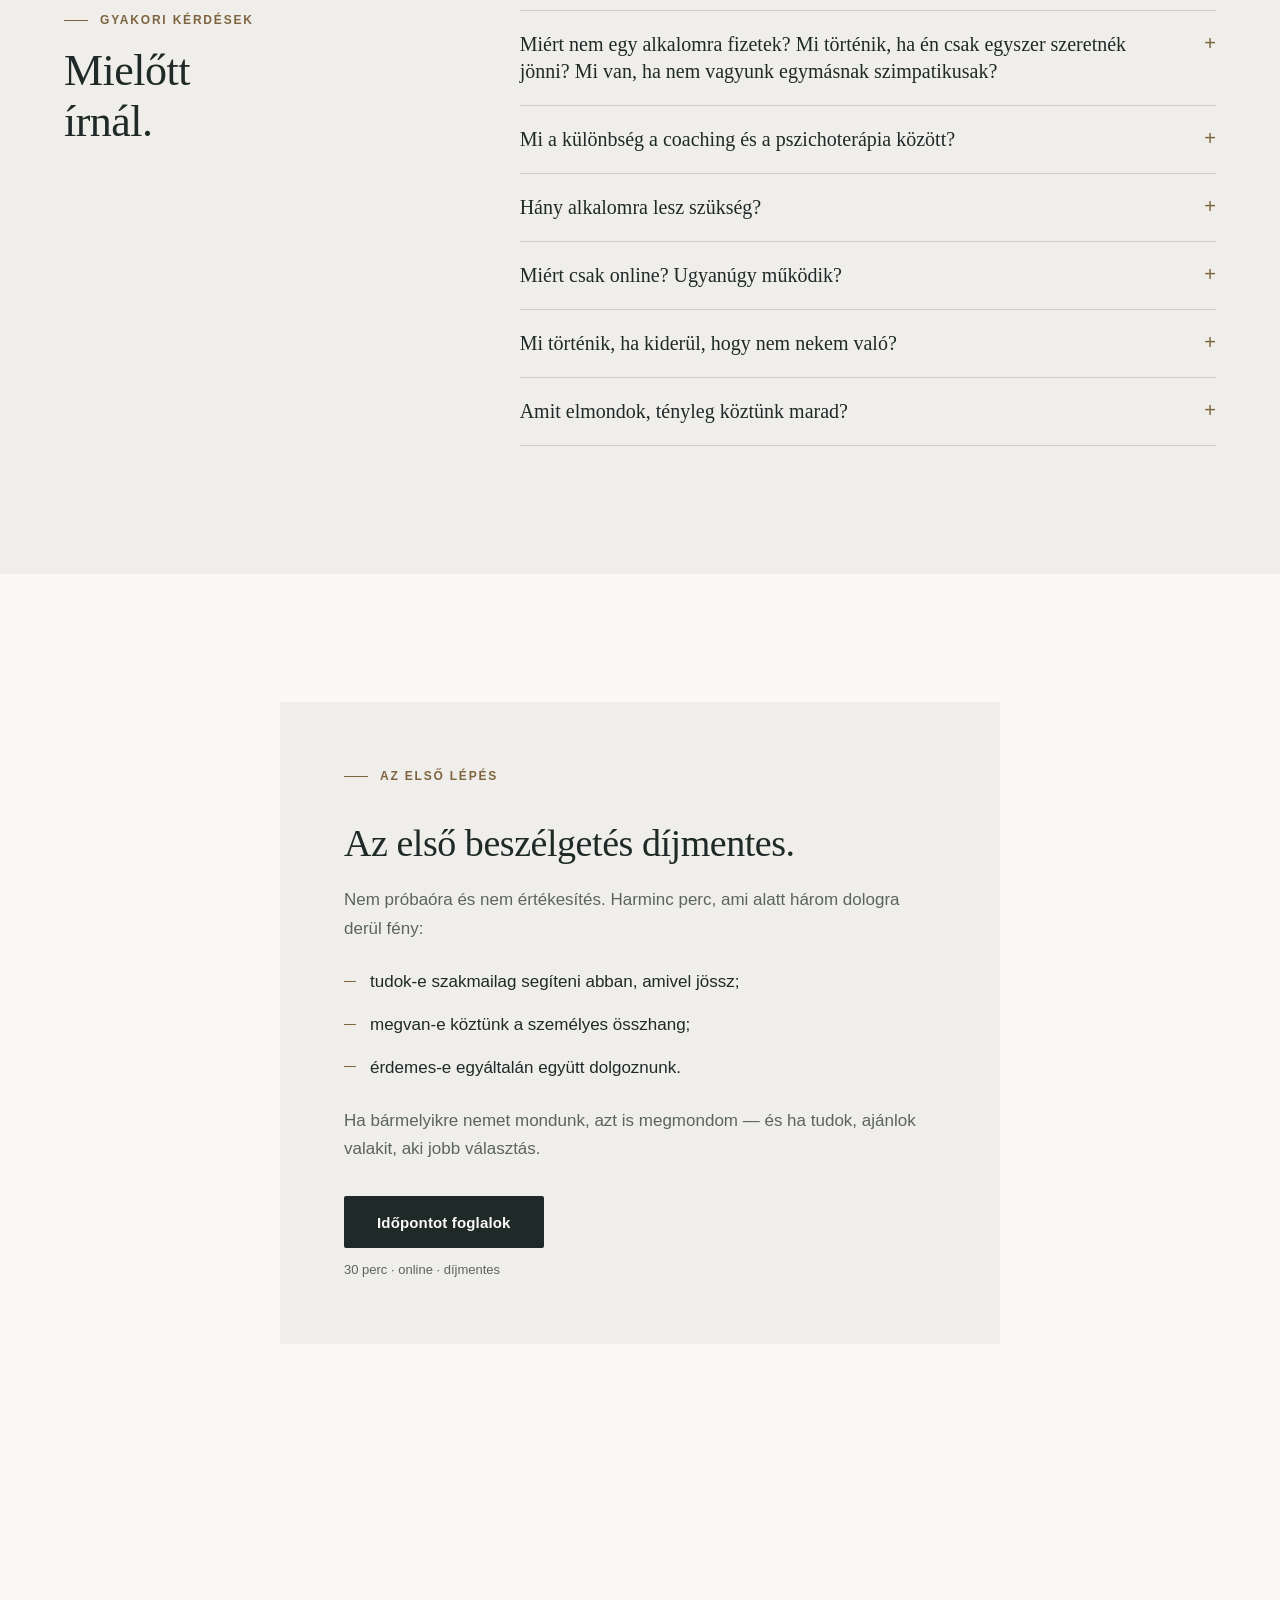
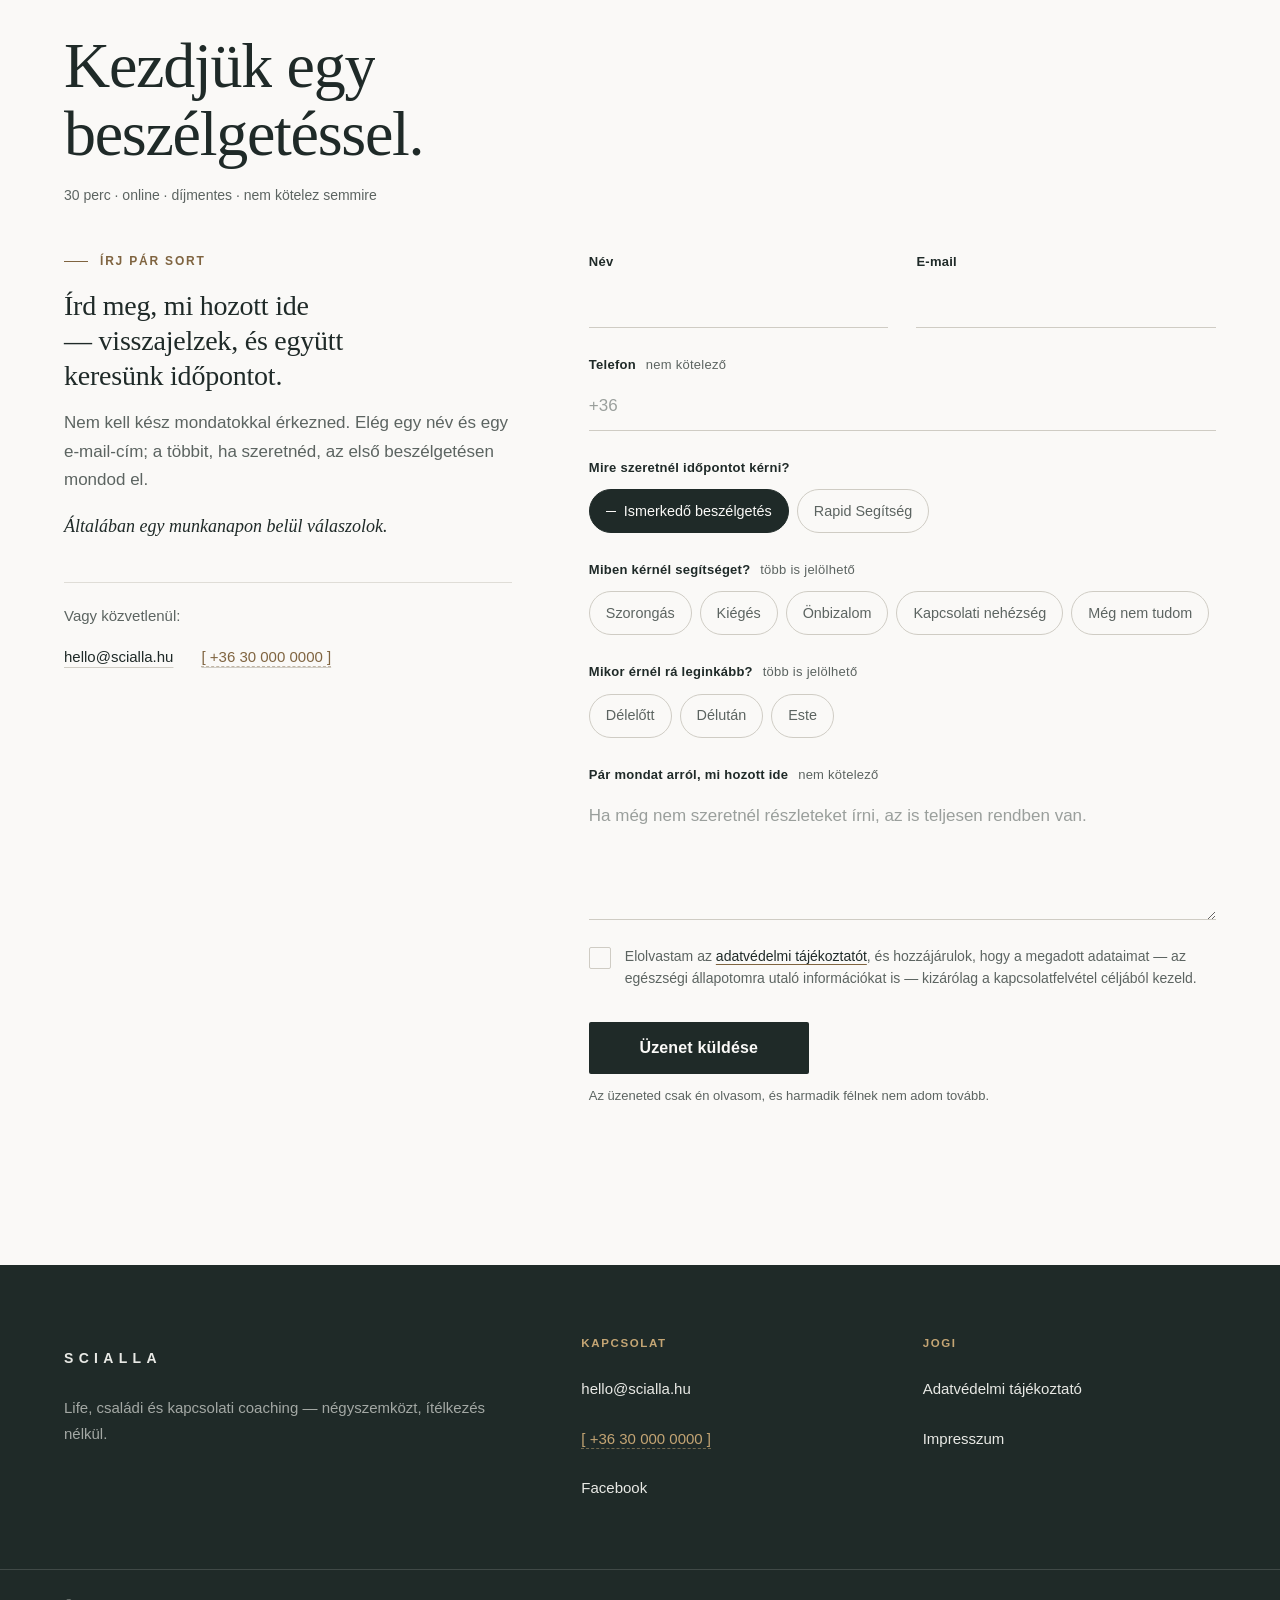
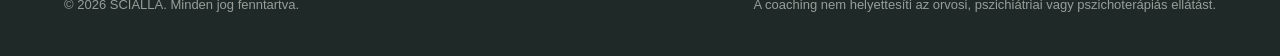
==== commit c3ca3d76: "Ügyfél szövegmódosításai, új Díjak blokk - Főcím: „Lehet jól is lenni.” mottó, ideiglenes logójel, ú" ====
--- a/index.html
+++ b/index.html
@@ -3,16 +3,17 @@
 <head>
 <meta charset="utf-8">
 <meta name="viewport" content="width=device-width, initial-scale=1">
-<title>SCIALLA — Life, családi és kapcsolati coaching</title>
-<meta name="description" content="Szorongás, kiégés, pánik, önbizalomhiány, kapcsolati nehézségek — négyszemközti, ítélkezésmentes coaching, a te tempódban. Az első beszélgetés díjmentes.">
+<title>SCIALLA — Life, családi és kapcsolati coaching sématerápiás megközelítéssel</title>
+<meta name="description" content="Szorongás, kiégés, önbizalomhiány, kapcsolati nehézségek — négyszemközti, ítélkezésmentes coaching, a te tempódban, sématerápiás megközelítéssel, problémafeltárással. Az első beszélgetés díjmentes.">
+<meta name="keywords" content="séma, sématerápia, sématerápiás megközelítés, life coaching, családi coaching, kapcsolati coaching, online coaching">
 <meta name="theme-color" content="#FAF9F7">
 <meta name="robots" content="noindex, nofollow"><!-- TERVEZET: élesítéskor törlendő -->
 
 <meta property="og:type" content="website">
 <meta property="og:locale" content="hu_HU">
 <meta property="og:site_name" content="SCIALLA">
-<meta property="og:title" content="SCIALLA — Life, családi és kapcsolati coaching">
-<meta property="og:description" content="Négyszemközti, ítélkezésmentes coaching, a te tempódban. Az első beszélgetés díjmentes.">
+<meta property="og:title" content="SCIALLA — Lehet jól is lenni.">
+<meta property="og:description" content="Négyszemközti, ítélkezésmentes coaching, a te tempódban, sématerápiás megközelítéssel. Az első beszélgetés díjmentes.">
 <meta property="og:image" content="https://images.unsplash.com/photo-1728931710079-5fff6ae56b89?auto=format&amp;fit=crop&amp;w=1200&amp;h=630&amp;q=80">
 <meta name="twitter:card" content="summary_large_image">
 
@@ -21,7 +22,7 @@
 <link rel="preconnect" href="https://fonts.gstatic.com" crossorigin>
 <link rel="preconnect" href="https://images.unsplash.com" crossorigin>
 <link rel="stylesheet" href="https://fonts.googleapis.com/css2?family=Newsreader:ital,opsz,wght@0,6..72,200..500;1,6..72,200..400&family=Schibsted+Grotesk:wght@400..600&display=swap">
-<link rel="stylesheet" href="assets/styles.css?v=5">
+<link rel="stylesheet" href="assets/styles.css?v=6">
 <script>document.documentElement.className += " js";</script>
 </head>
 
@@ -37,6 +38,7 @@
       <a href="#segitseg">Miben segítek</a>
       <a href="#rolam">Rólam</a>
       <a href="#folyamat">Hogyan dolgozunk</a>
+      <a href="#dijak">Díjak</a>
       <a href="#gyik">Gyakori kérdések</a>
     </nav>
 
@@ -60,7 +62,8 @@
       <li><a href="#rolam"><span>02</span>Rólam</a></li>
       <li><a href="#folyamat"><span>03</span>Hogyan dolgozunk</a></li>
       <li><a href="#velemenyek"><span>04</span>Vélemények</a></li>
-      <li><a href="#gyik"><span>05</span>Gyakori kérdések</a></li>
+      <li><a href="#dijak"><span>05</span>Díjak</a></li>
+      <li><a href="#gyik"><span>06</span>Gyakori kérdések</a></li>
     </ol>
 
     <div class="mobile-nav__foot">
@@ -78,11 +81,15 @@
     <div class="hero__inner">
 
       <div class="hero__text">
+        <!-- CSERE: ideiglenes, egyszerűsített jel; a végleges logófájl ide kerül -->
+        <img class="hero__logo reveal" src="assets/img/favicon.svg" alt="SCIALLA logó" width="56" height="56">
         <p class="eyebrow reveal">Life · családi · kapcsolati coaching</p>
-        <h1 id="hero-cim" class="hero__title split reveal d1">Nem kell egyedül vinned.</h1>
+        <h1 id="hero-cim" class="hero__title split reveal d1">Lehet jól is lenni.</h1>
+        <p class="hero__motto reveal d1">Nem kell egyedül vinned.</p>
         <p class="lead reveal d2">
-          Szorongás, kiégés, pánik, önbizalomhiány, kapcsolati nehézségek — négyszemközti,
-          ítélkezésmentes coaching, a te tempódban. Az első beszélgetés díjmentes.
+          Szorongás, kiégés, önbizalomhiány, kapcsolati nehézségek — négyszemközti,
+          ítélkezésmentes coaching, a te tempódban, sématerápiás megközelítéssel,
+          problémafeltárással. Az első beszélgetés díjmentes.
         </p>
 
         <div class="hero__cta reveal d3">
@@ -129,10 +136,6 @@
           <p class="topic__desc">Már reggel fáradtan ébredsz, és semmi nem ad vissza semmit.</p>
         </li>
         <li class="topic reveal">
-          <h3 class="topic__name">Pánik</h3>
-          <p class="topic__desc">A tested hamarabb reagál, mint ahogy megértenéd, mi történik.</p>
-        </li>
-        <li class="topic reveal">
           <h3 class="topic__name">Önbizalom</h3>
           <p class="topic__desc">Tudod, mit kéne — csak azt nem hiszed el, hogy meg tudod csinálni.</p>
         </li>
@@ -167,7 +170,7 @@
         <div class="audience__not reveal">
           <h3 class="audience__not-title">Most valószínűleg nem én vagyok a jó választás, ha…</h3>
           <ul class="marklist marklist--muted">
-            <li>akut krízisben vagy, vagy kezelés alatt álló pszichiátriai diagnózisod van;</li>
+            <li>akut krízisben vagy, vagy kezelés alatt álló pszichiátriai diagnózisod van, vagy diagnosztizált mentális zavarral élsz;</li>
             <li>valaki más küld, és te magad nem akarod;</li>
             <li>kész megoldást vársz, amit nem neked kell megvalósítanod.</li>
           </ul>
@@ -189,11 +192,30 @@
 
       <div class="about__text">
         <div class="prose reveal d1">
-          <p><span class="ph">[ Első bekezdés — személyes hang. Honnan indultál, mi hozott a coachinghoz,
-            és miért pont ezekkel a témákkal foglalkozol. 3–4 mondat, tegeződve, szakzsargon nélkül.
-            Név csak akkor, ha szeretnéd. ]</span></p>
-          <p><span class="ph">[ Második bekezdés — hogyan dolgozol, milyen egy alkalom nálad, mit visz haza
-            az ember egy beszélgetés után. 3–4 mondat. ]</span></p>
+          <p>Messziről indultam. Más megközelítéssel: mindig is azzal foglalkoztam, hogyan rendezzem
+            az energiákat. Az alapképzettségem után – az attól nagyon távol álló – energetika világában
+            dolgoztam, dolgozom évtizedek óta. De bennem motoszkált a segítő szakemberi minőség: minden
+            szembe jövő szakirodalmat elolvastam, és azt vettem észre, az összes barátom lelki
+            támogatását, karrierváltását, párkapcsolati épülését én vezetem végig. Ez felelősséggel jár,
+            így az elköteleződést tettek követték, még több képzés, tanulás, és a baráti kör helyett
+            egyszer csak már ügyfélkörrel foglalkoztam. Eközben a saját utamat is vittem, terápiába
+            jártam, coaching folyamatban veszek részt, meg kellett küzdenem a saját sárkányaimmal is.
+            Ez így van rendjén.</p>
+          <p>Meggyőződésem, hogy a boldog élet alapja a tudatosság. Meggyőződésem, hogy képesek vagyunk
+            a saját életünk kormányosai lenni, de nem kell egyedül vinnünk a terheinket. Ahogyan egy
+            gyerek felneveléséhez is egy falu kell, az életünk kríziseivel sem kell egyedül megküzdenünk.</p>
+          <p>A sárkányok csodálatos, mitikus lények – akiknek az energiáit, ha megszelídítjük, és nevet
+            adunk nekik – életünk fejlődését támogatják.</p>
+          <p>A beszélgetés során csak rád figyelek. Addig a pontig megyünk el, ami a fejlődésedet
+            szolgálja, de nem cél a fájdalom erősítése. A beszélgetések során a szembenézés és az egyéni
+            felelősségvállalás elkerülhetetlen, akkor gyere, ha ezt vállalni tudod. De a jó döntésekhez
+            az út az empátián, a megértésen és a támogatáson keresztül vezet. A kompetenciahatárokat
+            szigorúan tartjuk: ha azt látom, más szakemberre van szükséged, azonnal jelezni fogom.</p>
+          <p>Az ügyfeleim azt szokták kiemelni, hogy nagyon jó érzéseket visznek el egy-egy beszélgetés
+            után, a mindennapjaikban kézzelfogható segítséget ér, amit megtanultak, és úgy érzik,
+            valahogyan észrevétlenül pályára állt az életük. Egy kliensem úgy fogalmazott, olyan érzés
+            egy-egy konzultációs alkalom után, mintha a lelke kapott volna egy meleg, jó illatú,
+            átmosó zuhanyt.</p>
         </div>
 
         <dl class="credentials reveal d2">
@@ -244,7 +266,7 @@
           <span class="process__num">03</span>
           <h3 class="process__title">Közös munka</h3>
           <p class="process__desc">Konkrét, kipróbálható lépések. Minden alkalom végén tudod, mi jön.</p>
-          <p class="process__meta">60 perc / alkalom · jellemzően 4–8 alkalom</p>
+          <p class="process__meta">60 perc / alkalom, az útitervedtől és az igényeidtől függően</p>
         </li>
         <li class="process__step reveal d3">
           <span class="process__num">04</span>
@@ -287,9 +309,9 @@
       </h2>
 
       <ul class="statement__support reveal d3">
-        <li><strong>Rövid, fókuszált folyamat</strong><span>Nem évekre tervezünk.</span></li>
+        <li><strong>Fókuszált folyamat</strong><span>Útitervet kapsz, amin a saját tempóddal megyünk végig.</span></li>
         <li><strong>Konkrét lépések</strong><span>Minden alkalom végén tudod, mi a következő.</span></li>
-        <li><strong>A te tempód</strong><span>Nem sürgetlek, és nem is engedlek megállni.</span></li>
+        <li><strong>Elköteleződünk a változás iránt</strong><span>Nem sürgetlek, és nem is engedlek megállni.</span></li>
       </ul>
     </div>
   </section>
@@ -347,8 +369,10 @@
         <div class="boundaries__col reveal">
           <h3 class="boundaries__title">Amit csinálok</h3>
           <ul class="marklist">
-            <li>Kérdezek, hogy te jussál el a válaszig.</li>
-            <li>A jelenre és a jövőre fókuszálunk.</li>
+            <li>Biztonságos, ítélkezésmentes figyelmet adok.</li>
+            <li>Kérdezek, és irányt mutatok, hogy eljussál a válaszig.</li>
+            <li>A jelenre és a jövőre fókuszálunk, a múltat nem bélyegezzük, hanem segítségül hívjuk, ha kell.</li>
+            <li>Megoldást találunk, nem kifogást.</li>
             <li>Konkrét, kipróbálható lépésekben gondolkodunk.</li>
             <li>Minden alkalom végén van egy következő lépés.</li>
             <li>Teljes titoktartással dolgozom.</li>
@@ -364,15 +388,102 @@
             <li>Nem diagnosztizálok.</li>
             <li>Nem terápia — és nem is helyettesíti a pszichoterápiát.</li>
             <li>Nem adok kész recepteket.</li>
-            <li>Nem elemezzük hónapokig a gyerekkorodat.</li>
-            <li>Nem ígérek háromhetes csodát.</li>
-            <li>Nem döntök helyetted.</li>
+            <li>Nem ígérek azonnali csodát.</li>
+            <li>Nem döntök és nem cselekszem helyetted.</li>
           </ul>
         </div>
       </div>
 
       <p class="legal-note reveal">
         A coaching nem helyettesíti az orvosi, pszichiátriai vagy pszichoterápiás ellátást.
+      </p>
+    </div>
+  </section>
+
+  <!-- ========================================================== 09b DÍJAK -->
+  <section class="section" id="dijak" aria-labelledby="dijak-cim">
+    <div class="container">
+      <div class="section__head narrow">
+        <p class="eyebrow reveal">Díjak</p>
+        <h2 id="dijak-cim" class="reveal">Nem alkalmakért fizetsz.</h2>
+      </div>
+
+      <div class="pricing">
+        <!-- ------------------------------------------- egyszeri gyorssegély -->
+        <article class="plan reveal">
+          <header class="plan__head">
+            <h3 class="plan__title">Rapid Segítség</h3>
+            <p class="plan__tag">Egyszeri gyorssegély · 1 óra</p>
+          </header>
+
+          <dl class="plan__price">
+            <div><dt>A szolgáltatás díja</dt><dd>35.000 Ft</dd></div>
+            <div><dt>Hűségkedvezményes díj</dt><dd>20.000 Ft</dd></div>
+          </dl>
+
+          <div>
+            <h4 class="plan__label">Akkor válaszd, ha…</h4>
+            <ul class="marklist plan__list">
+              <li>alapvetően rendben vagy az életeddel, de van egy kérdés, ami egyszerűen nem hagy nyugodni;</li>
+              <li>a barátnőid tanácsa már kevés, és szakmai, elfogulatlan nézőpontot szeretnél egy sürgős problémádra;</li>
+              <li>már volt közös munkánk, és ismerem, honnan hová jutottunk, de visszatérnél egy kérdéssel egy gyors iránybaállításra (hűségkedvezménnyel a díjból);</li>
+              <li>SOS, halasztást nem tűrő nehézségbe botlottál.</li>
+            </ul>
+          </div>
+
+          <div class="plan__text">
+            <p>Nem biztos, hogy a Rapid Segítség lesz a teljes megoldás, de mindig meg tudjuk nézni, merre menjünk!</p>
+            <p>Ebben a szolgáltatásban nem szükséges az első, 30 perces ismerkedő beszélgetésre foglalni. A lehető legkorábbi időpontot kapod.</p>
+          </div>
+
+          <a class="btn btn--outline plan__cta" href="#uzenet" data-service="Rapid Segítség">Rapid Segítséget kérek</a>
+        </article>
+
+        <!-- ------------------------------------------- teljes folyamat -->
+        <article class="plan plan--main reveal d1">
+          <header class="plan__head">
+            <h3 class="plan__title">Fullextrás csomag</h3>
+            <p class="plan__tag">A teljes segítői folyamat, fix csomagdíjon</p>
+          </header>
+
+          <ol class="plan__stages">
+            <li>Ismerkedő beszélgetés</li>
+            <li>Irányba állás</li>
+            <li>Közös munka</li>
+            <li>Lezárás</li>
+          </ol>
+
+          <dl class="plan__price">
+            <div><dt>A szolgáltatás díja</dt><dd>Egyéni csomagdíj</dd></div>
+          </dl>
+          <p class="plan__text">Az útiterved alapján teljes csomagdíjat kalkulálok, nem az egyes konzultációk alapján fizetsz óradíjat.</p>
+
+          <ul class="marklist plan__list">
+            <li>Útitervet kapsz, és egy belátható időtávot, hogy felelősen el tudj köteleződni.</li>
+            <li>Látni fogod, hogy hová juthatsz el a folyamat lezárásáig.</li>
+            <li>Nem egyszeri alkalmakért fizetsz, hanem a teljes szolgáltatásomért.</li>
+            <li>A közös munka a tapasztalatok szerint nagyjából 3 hónaptól 1 évig terjedő időintervallumban lehet — ezt az igényeid, a megoldandók és az előrehaladásod üteme szabja meg.</li>
+            <li>A konzultációk 1 órások, és heti, másfél heti vagy kétheti gyakorisággal történnek (két hétnél nagyobb szünetek esetén válaszd inkább a Rapid Segítséget).</li>
+            <li>A konzultációk közötti időre házi feladatokat, konkrét gyakorlatokat kapsz, és írásos segítséget.</li>
+            <li>Nincs időhúzás, nincsenek fölösleges alkalmak, amik plusz költséggel járnának számodra.</li>
+            <li>Bármikor visszajöhetsz a folyamat elvégzése után is, ha úgy érzed, ismét elakadtál: a visszatérő kliensek hűségkedvezményt kapnak (a Rapid Segítség csomagdíjából is, és egy új Fullextrás csomagból is).</li>
+          </ul>
+
+          <div class="plan__text">
+            <p><strong>Példa:</strong> 10 hetes* útitervet kapsz fix díjért, amiben akár hetente jöhetsz konzultációra, akár (ha könnyebben haladsz nagyobb szünetekkel, önálló munkával, az otthoni házi feladatok elvégzésével) igény szerinti, maximum két heti beszélgetésekre. Rád szabjuk a konzultációk gyakoriságát.</p>
+            <p>A szolgáltatási díjat úgy határozom meg, hogy az útiterved időszaka alatt akár heti rendszerességű egyeztetést is magába foglaljon.</p>
+            <p>Pontosan tudni fogod, hogyan és mennyi időre köteleződsz el a közös munkára. Nincsenek láthatatlan és kiszámíthatatlan időhúzások és költségek, mindkettőnk célja, hogy a vállalt keretek között eredményt érjünk el.</p>
+            <p class="plan__foot">*Az útiterv elkészítése, időtávjának meghatározása minden esetben az én felelősségem, és az egyéni problémákra, megoldásokra szabom.</p>
+          </div>
+
+          <a class="btn btn--primary plan__cta" href="#uzenet" data-service="Első, 30 perces ismerkedő beszélgetés">Ismerkedő beszélgetést kérek</a>
+        </article>
+      </div>
+
+      <p class="legal-note reveal">
+        Az idő az egyik legfontosabb értékünk. Ha bármi közbejönne, és a megbeszélt konzultáción mégsem
+        tudsz részt venni, és ezt minimum 24 órával előtte nem jelzed, akkor a következő konzultáció díja
+        az alap áron felül egyszeri 60.000 Ft.
       </p>
     </div>
   </section>
@@ -387,11 +498,18 @@
 
       <div class="faq__list reveal">
         <details class="faq__item">
-          <summary>Mennyibe kerül egy alkalom?</summary>
+          <summary>Miért nem egy alkalomra fizetek? Mi történik, ha én csak egyszer szeretnék jönni? Mi van, ha nem vagyunk egymásnak szimpatikusak?</summary>
           <div class="faq__a">
-            <p>Egy 60 perces alkalom díja <span class="ph">[ összeg ]</span> Ft. Az első,
-              30 perces ismerkedő beszélgetés díjmentes, és nem kötelez semmire.
-              Több alkalomra előre nem kell fizetned.</p>
+            <p>Van arra lehetőség, hogy egy egyszeri gyorssegélyt kapj, ebben az esetben a Rapid
+              Segítséget válaszd. Egy valódi, érdemleges változást hozó folyamathoz viszont kell egy
+              kis idő. Hogy mennyi, az több tényezőtől függ. Az első, ismerkedő beszélgetés alapján
+              tudok javaslatot adni, mennyi időt látok szükségesnek, ez alatt milyen támogatást tudok
+              adni, és őszintén elmondom, mi lehet a folyamat kifutása. Valamint azt is, ha esetleg
+              nem én leszek az embered, és nem tudok segíteni. Ha közösen megyünk tovább az úton,
+              akkor mindketten elköteleződünk. A csomagdíjas szolgáltatással pontosan tudod, hogy
+              mennyit fizetsz ki, milyen időtávra, és mit várhatsz el: kiszámíthatóságot,
+              tervezhetőséget ad ahelyett, hogy a „na, csak még egy alkalom” csapdájába kerülnénk.
+              Ha átmeneti anyagi nehézséged van, részletekben tudunk gondolkodni.</p>
           </div>
         </details>
 
@@ -400,7 +518,8 @@
           <div class="faq__a">
             <p>A terápia jellemzően a múltból hozott sérülésekkel dolgozik, és gyógyító
               szándékú egészségügyi ellátás. A coaching a jelenből indul, és arra keres
-              utat, hogyan juss el oda, ahova szeretnél. Nem diagnosztizálok és nem kezelek.
+              utat, hogyan juss el oda, ahova szeretnél. A múltadról beszélgetünk, mert az életed
+              része, de nem diagnosztizálok és nem kezelek.
               Ha az derül ki, hogy terápiára van szükséged, ezt az első beszélgetésen
               megmondom, és ha tudok, ajánlok valakit.</p>
           </div>
@@ -409,18 +528,20 @@
         <details class="faq__item">
           <summary>Hány alkalomra lesz szükség?</summary>
           <div class="faq__a">
-            <p>Jellemzően 4–8 alkalom, két hetente. Ez nem kötelező csomag: minden alkalom
-              után te döntöd el, folytatjuk-e. Van, akinek három beszélgetés is elég ahhoz,
-              hogy kimozduljon a holtpontról.</p>
+            <p>A hozott kérdéseid, megoldandó problémáid, azok komplexitása és a saját előrehaladásod
+              dönti el, milyen hosszú lesz a folyamat. Az első beszélgetés alapján, legjobb tudásom
+              és szakmai felelősségem szerint javaslatot teszek a folyamat hosszára. Minden tudásommal
+              azon leszek, hogy ez idő alatt érzékelhető, kézzelfogható eredményt érezz. Az
+              elköteleződött időintervallum alatt akár hetente jöhetsz konzultációra.</p>
           </div>
         </details>
 
         <details class="faq__item">
           <summary>Miért csak online? Ugyanúgy működik?</summary>
           <div class="faq__a">
-            <p>Igen, ugyanúgy működik. A tapasztalat az, hogy a saját, ismerős környezetben sokan
-              hamarabb megnyílnak, és nem kell utazással, parkolással, várakozással töltened az időt.
-              Videóhívásban beszélünk, a böngésződből — nincs szükség külön alkalmazásra. Elég egy
+            <p>Igen, ugyanúgy működik. A tapasztalat az, hogy a saját, ismerős környezetben az emberek
+              jobban biztonságban érzik magukat, könnyebben megnyílnak. Emellett nem kell utazással,
+              parkolással, várakozással töltened az időt. Videóhívásban beszélünk, a böngésződből — nincs szükség külön alkalmazásra. Elég egy
               csendes sarok, ahol fél-egy óráig nem zavar senki.</p>
           </div>
         </details>
@@ -544,11 +665,18 @@
           </div>
 
           <fieldset class="field">
+            <legend class="field__label">Mire szeretnél időpontot kérni?</legend>
+            <div class="chips">
+              <label class="chip"><input type="radio" name="szolgaltatas" value="Első, 30 perces ismerkedő beszélgetés" checked><span>Ismerkedő beszélgetés</span></label>
+              <label class="chip"><input type="radio" name="szolgaltatas" value="Rapid Segítség"><span>Rapid Segítség</span></label>
+            </div>
+          </fieldset>
+
+          <fieldset class="field">
             <legend class="field__label">Miben kérnél segítséget? <span class="field__opt">több is jelölhető</span></legend>
             <div class="chips">
               <label class="chip"><input type="checkbox" name="tema" value="Szorongás"><span>Szorongás</span></label>
               <label class="chip"><input type="checkbox" name="tema" value="Kiégés"><span>Kiégés</span></label>
-              <label class="chip"><input type="checkbox" name="tema" value="Pánik"><span>Pánik</span></label>
               <label class="chip"><input type="checkbox" name="tema" value="Önbizalom"><span>Önbizalom</span></label>
               <label class="chip"><input type="checkbox" name="tema" value="Kapcsolati nehézség"><span>Kapcsolati nehézség</span></label>
               <label class="chip"><input type="checkbox" name="tema" value="Még nem tudom"><span>Még nem tudom</span></label>
@@ -561,7 +689,6 @@
               <label class="chip"><input type="checkbox" name="idopont" value="Délelőtt"><span>Délelőtt</span></label>
               <label class="chip"><input type="checkbox" name="idopont" value="Délután"><span>Délután</span></label>
               <label class="chip"><input type="checkbox" name="idopont" value="Este"><span>Este</span></label>
-              <label class="chip"><input type="checkbox" name="idopont" value="Hétvégén"><span>Hétvégén</span></label>
             </div>
           </fieldset>
 
@@ -653,6 +780,6 @@
   <a class="btn btn--primary btn--block" href="#foglalas">Időpontot foglalok</a>
 </div>
 
-<script src="assets/script.js?v=5" defer></script>
+<script src="assets/script.js?v=6" defer></script>
 </body>
 </html>
--- a/assets/styles.css
+++ b/assets/styles.css
@@ -138,6 +138,8 @@
 .btn--sm{min-height:44px;padding:0 20px;font-size:.875rem}
 .btn--lg{min-height:60px;padding:0 40px;font-size:1rem}
 .btn--block{display:flex;width:100%}
+.btn--outline{background:transparent;color:var(--ink);border-color:var(--ink)}
+.btn--outline:hover{background:var(--ink);color:var(--carta);transform:translateY(-1px)}
 .btn-note{margin-top:12px;font-size:.8125rem;line-height:1.5;color:var(--pietra)}
 
 /* --- 6. Header ----------------------------------------------------------- */
@@ -238,6 +240,12 @@
 .hero__title{
   font-size:clamp(2.375rem,8.5vw,4.5rem);line-height:1.04;letter-spacing:-.02em;
   margin-bottom:24px;max-width:14ch;
+}
+.hero__logo{width:56px;height:56px;margin-bottom:24px;border-radius:2px}
+.hero__motto{
+  margin:-8px 0 20px;
+  font-family:var(--serif);font-style:italic;font-weight:300;
+  font-size:clamp(1.375rem,3vw,1.75rem);line-height:1.3;color:var(--ottone);
 }
 .hero__cta{margin-top:clamp(32px,5vw,40px)}
 .hero__media img{
@@ -421,6 +429,36 @@
 .boundaries__col--muted .boundaries__title{color:var(--pietra)}
 .boundaries__divider{height:1px;background:var(--filo);align-self:stretch}
 
+/* --- 13b. Díjak ---------------------------------------------------------- */
+/* A „Mit / mit nem” blokkal azonos a háttér: ne duplázódjon a térköz */
+#hatarok + #dijak{padding-top:0}
+.pricing{display:grid;gap:clamp(40px,6vw,56px);align-items:start}
+.plan{display:grid;gap:24px;min-width:0;padding-top:24px;border-top:1px solid var(--ink)}
+.plan--main{padding:clamp(24px,4vw,40px);background:var(--nebbia);border-top:0;border-radius:3px}
+.plan__title{font-size:clamp(1.625rem,3vw,2rem);line-height:1.15;font-weight:300;letter-spacing:-.01em}
+.plan__tag{margin-top:6px;font-size:.875rem;color:var(--pietra)}
+.plan__price{border-block:1px solid var(--filo-strong)}
+.plan__price div{
+  display:flex;flex-wrap:wrap;align-items:baseline;justify-content:space-between;gap:4px 16px;
+  padding:12px 0;
+}
+.plan__price div + div{border-top:1px solid var(--filo)}
+.plan__price dt{font-size:.875rem;color:var(--pietra)}
+.plan__price dd{font-family:var(--serif);font-size:1.375rem;line-height:1.2;color:var(--ink)}
+.plan__label{
+  margin:0 0 12px;font-family:var(--sans);font-size:.8125rem;font-weight:600;color:var(--ink);
+}
+.plan__list{font-size:1rem}
+.plan__text{display:grid;gap:12px;color:var(--pietra);font-size:1rem}
+.plan__text strong{color:var(--ink);font-weight:600}
+.plan__foot{font-size:.8125rem;line-height:1.55}
+.plan__stages{
+  list-style:none;padding:0;display:flex;flex-wrap:wrap;gap:6px 0;
+  font-size:.875rem;font-weight:500;color:var(--ink);
+}
+.plan__stages li + li::before{content:"\2192";margin-inline:8px;color:var(--ottone)}
+.plan__cta{justify-self:start;white-space:normal;text-align:center}
+
 /* --- 14. Első beszélgetés (az egyetlen panel) ---------------------------- */
 .panel{
   background:var(--nebbia);border-radius:3px;
@@ -810,6 +848,9 @@
   .boundaries{grid-template-columns:1fr 1px 1fr;gap:0 56px}
   .boundaries__divider{width:1px;height:auto}
 
+  /* díjak: a gyorssegély sticky, mellette a hosszabb csomag */
+  .pricing{grid-template-columns:minmax(0,5fr) minmax(0,7fr);gap:clamp(40px,5vw,72px)}
+
   /* űrlap: bal oldalon a sticky bevezető, jobbra az űrlap */
   .contact{grid-template-columns:minmax(0,5fr) minmax(0,7fr);gap:clamp(48px,6vw,96px);align-items:start}
   .contact__intro{position:sticky;top:calc(var(--header-h) + 40px)}
@@ -820,6 +861,11 @@
   .site-footer__bottom{grid-auto-flow:column;justify-content:space-between;gap:32px}
 
   .mobile-cta{display:none}
+}
+
+/* Csak ott ragad, ahol a gyorssegély oszlopa a gombjával együtt kifér */
+@media (min-width:900px) and (min-height:920px){
+  .plan:not(.plan--main){position:sticky;top:calc(var(--header-h) + 32px)}
 }
 
 /* --- >=1000px: teljes navigáció ------------------------------------------ */
